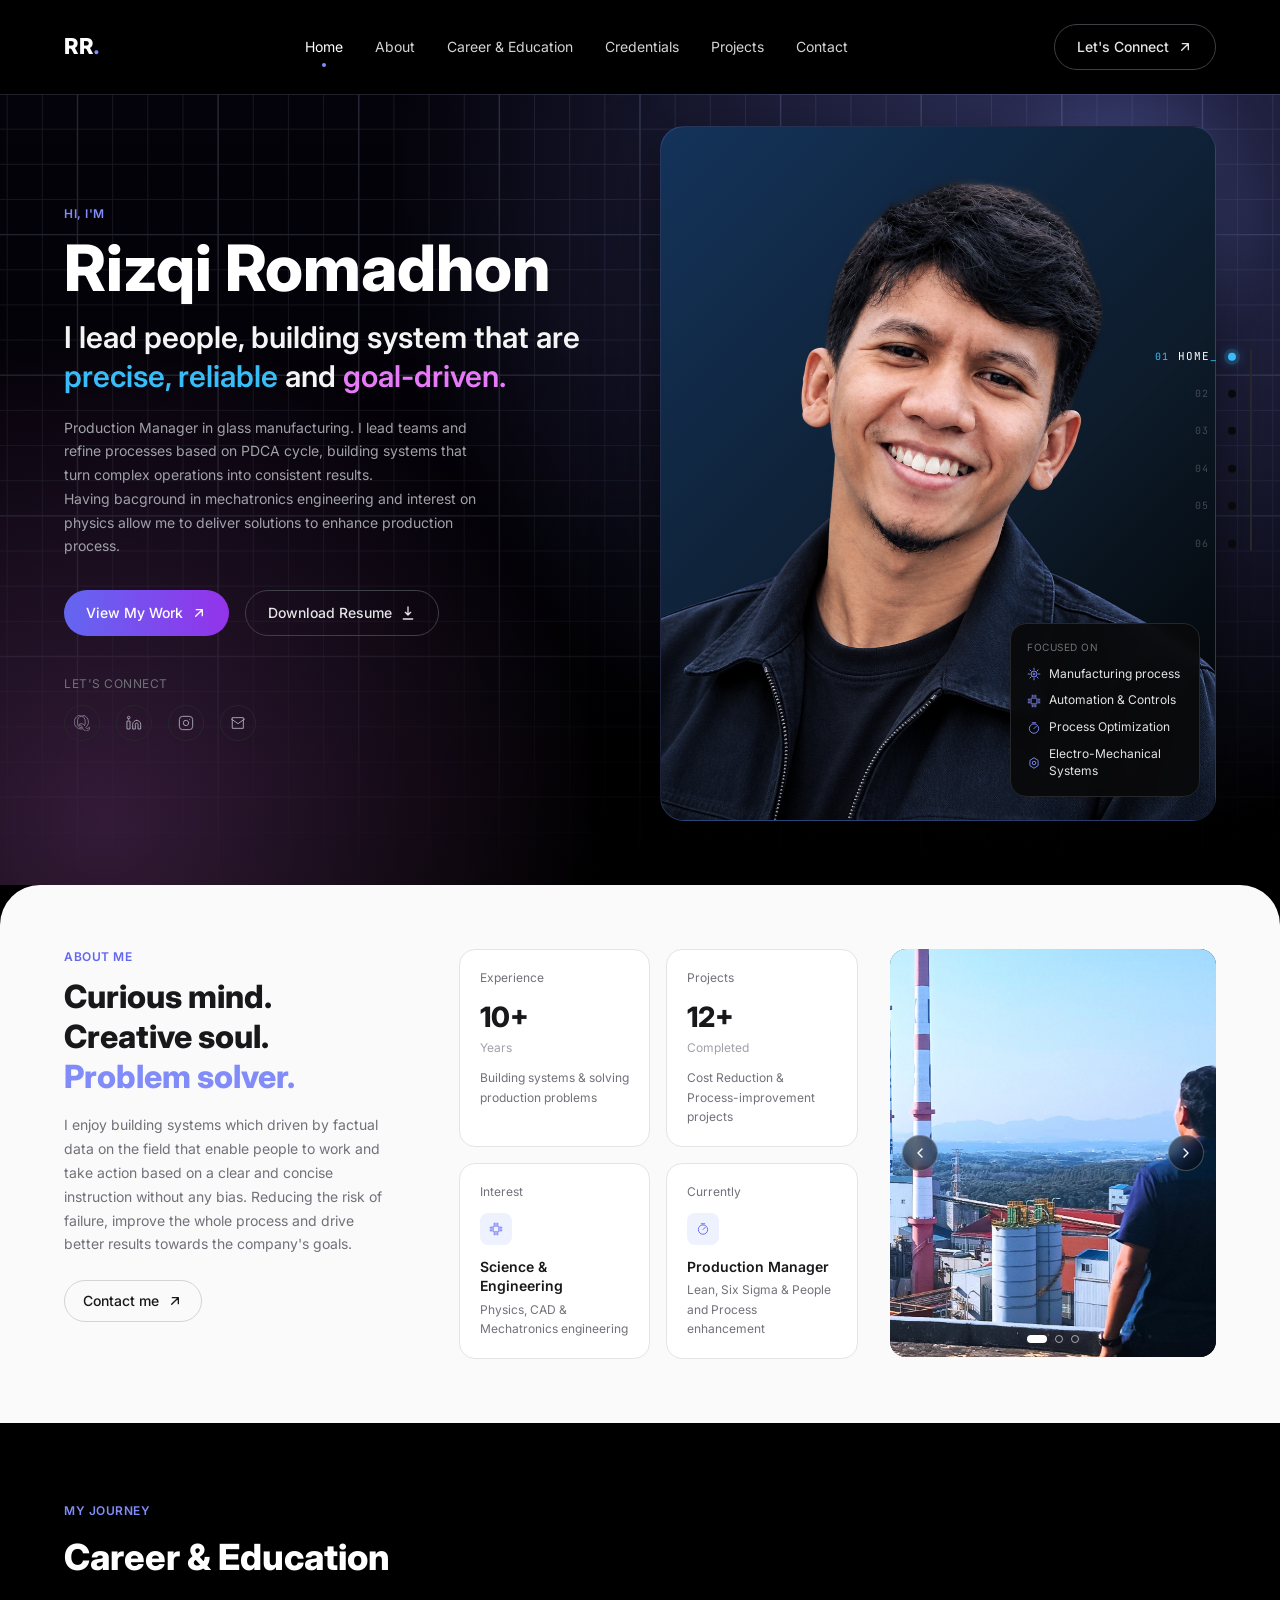
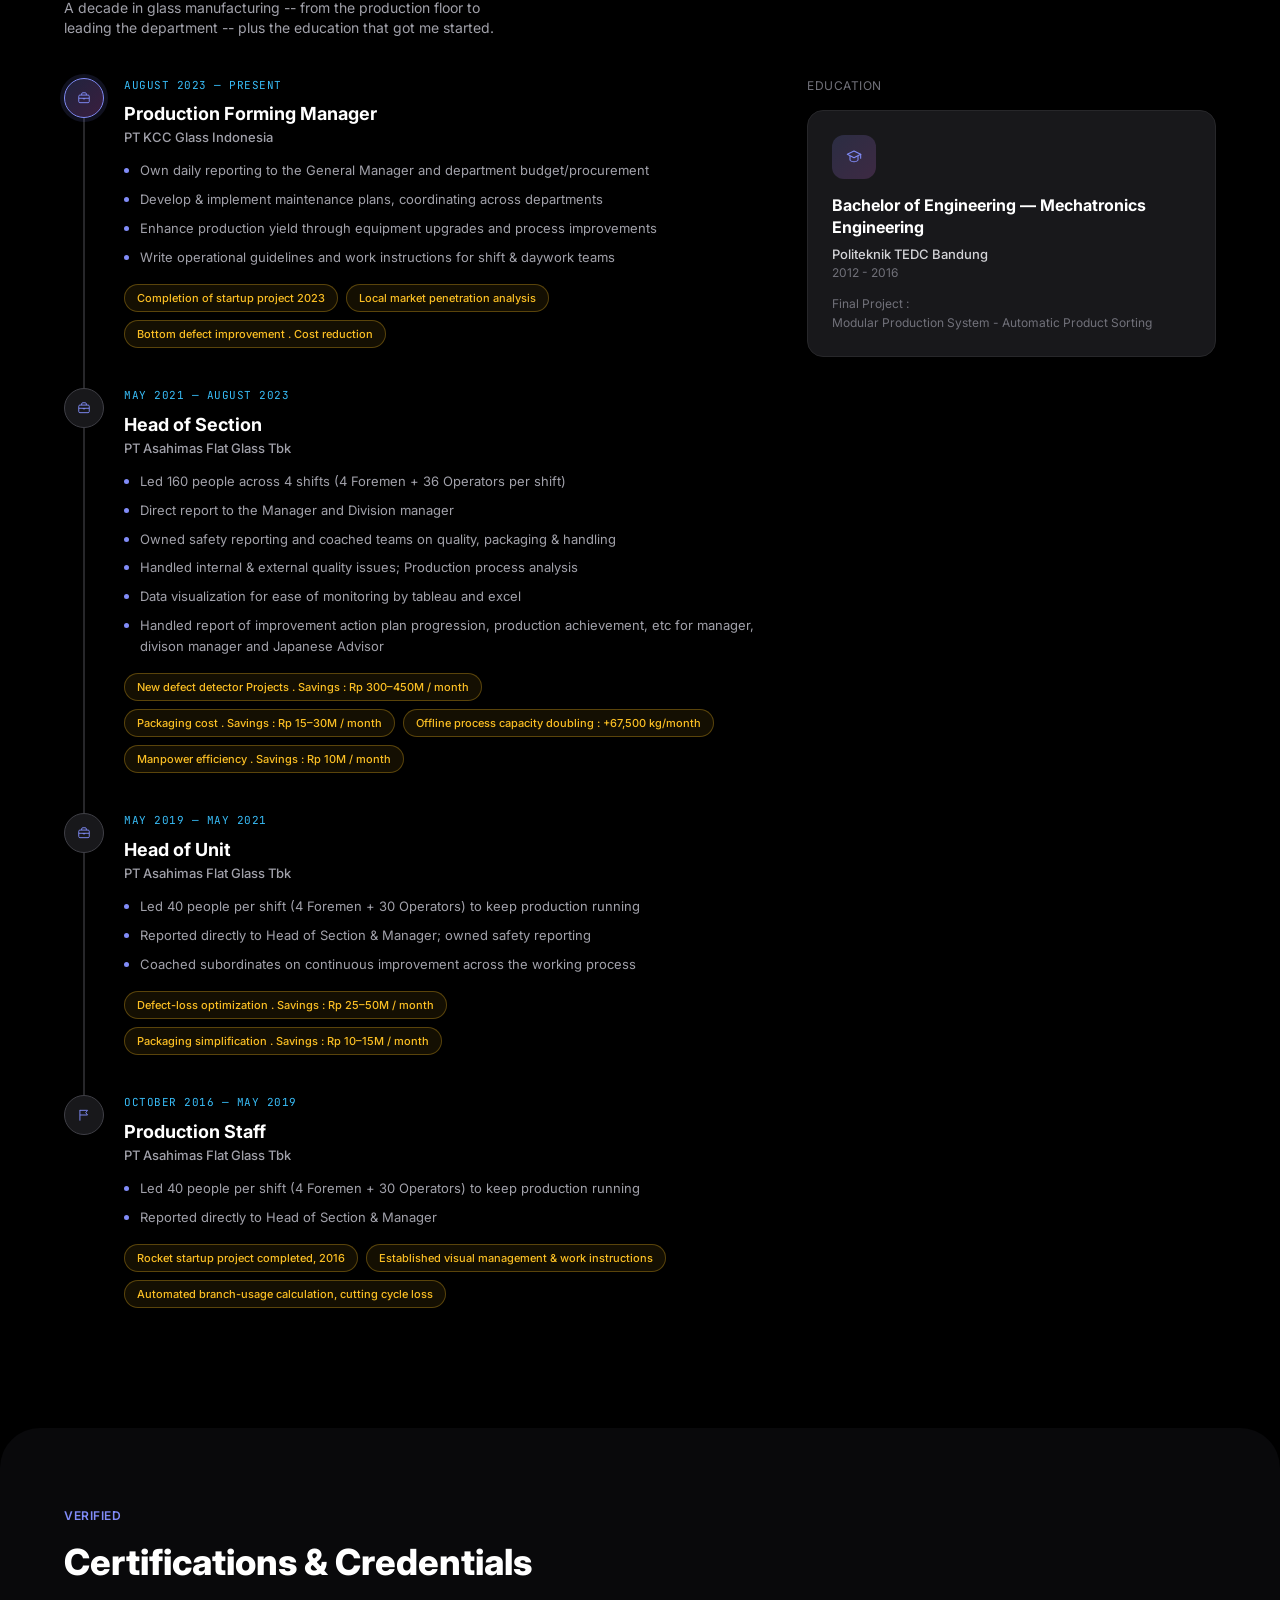
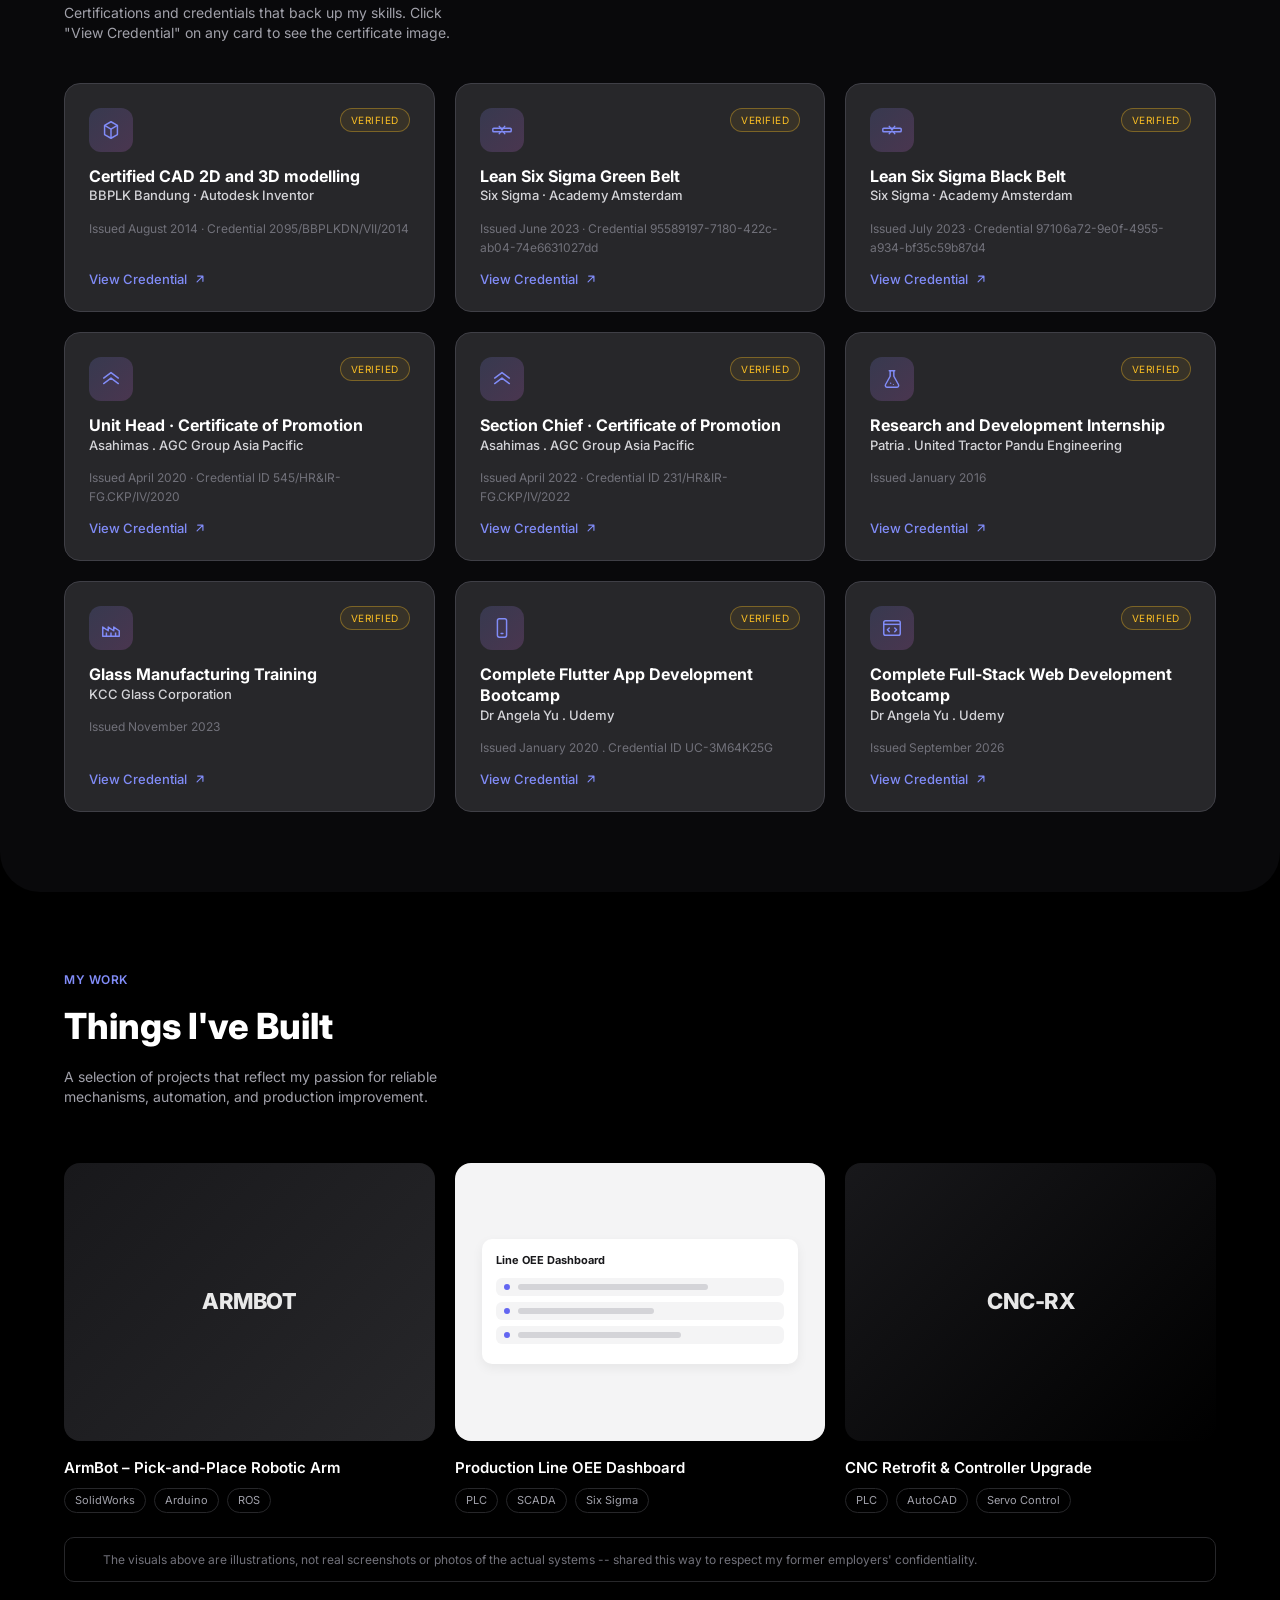
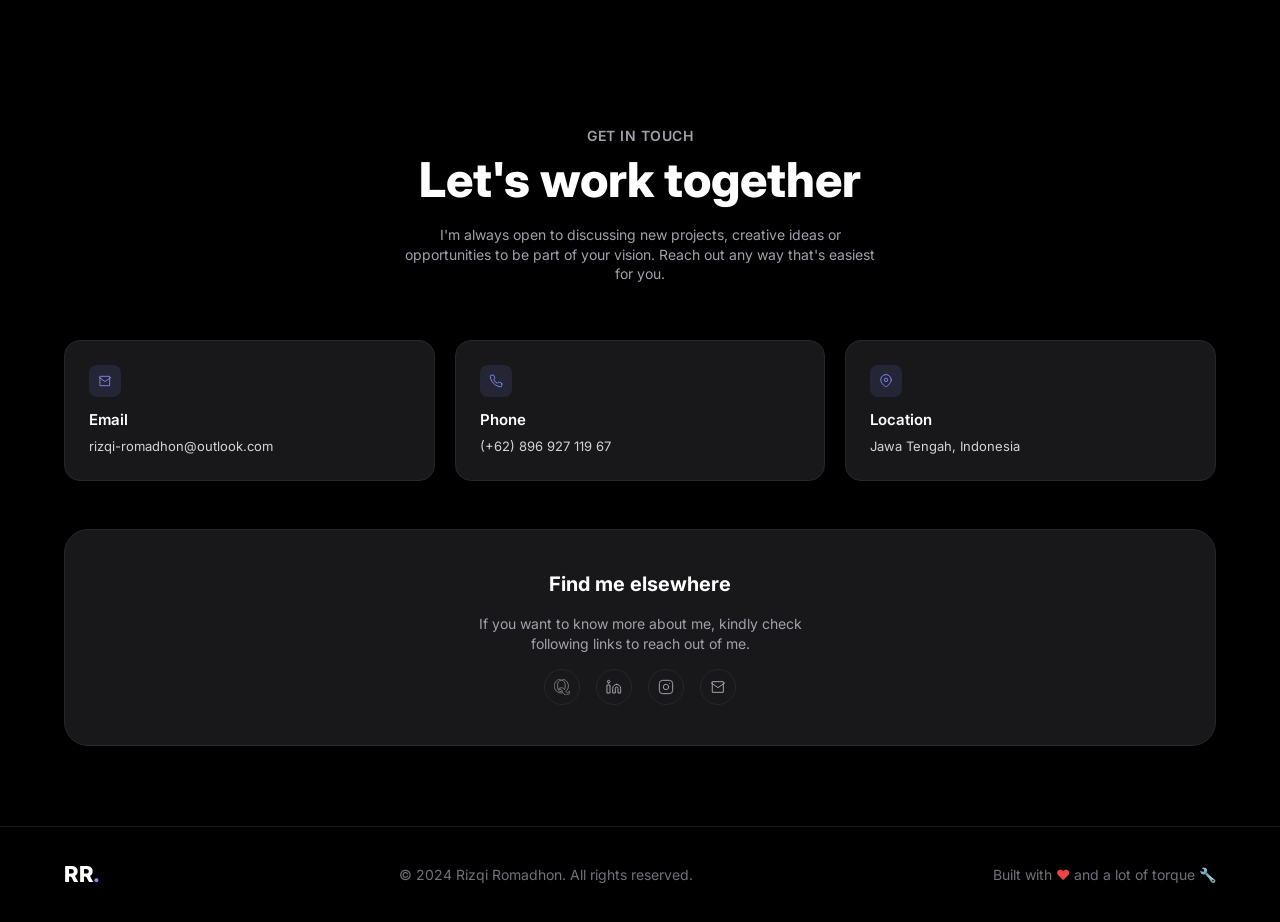
==== index.html @ 8adaa471 "Add RR. logo as SVG favicon Adds icons/favicon.svg matching the navbar "RR." logo (white initials, i" ====
<!--
  One-page portfolio site. Structure (search for these comment
  headers to jump around):
    NAVBAR              - top logo + section links + CTA button
    TECHIE SIDE SCROLL NAV - fixed right-edge HUD, mirrors NAVBAR links
    HERO                - name, tagline, resume/CTA buttons, social icons
    ABOUT               - intro text + stat cards + photo carousel
    CAREER & EDUCATION  - work-history timeline + education cards
    CREDENTIALS         - certification cards (see comment inside for how to add one)
    PROJECTS            - project cards (see comment inside for how to add one)
    CONTACT             - email/phone/location + social links again
    FOOTER              - copyright line
    CREDENTIAL MODAL    - pop-up that shows a certificate image on click

  Styling lives in styles.css (organized with matching section
  comments). script.js drives the side scroll nav, the About photo
  carousel, and the credential pop-up modal.

  Icons and images now live in their own folders instead of being
  repeated inline:
    icons/sprite.svg   - every SVG icon, referenced via <use>
    images/            - background art, the About carousel photos,
                         and certificate images for the credential modal
  See README.md for how to swap in your own photos/certificates.
-->
<!DOCTYPE html>
<html lang="en">
<head>
<meta charset="UTF-8" />
<meta name="viewport" content="width=device-width, initial-scale=1.0" />
<!-- Shows up in the browser tab and search results -- update the name if this isn't your site. -->
<title>Rizqi Romadhon — Portfolio</title>
<!-- Browser tab icon -- mirrors the "RR." navbar logo. Swap icons/favicon.svg for your own mark. -->
<link rel="icon" type="image/svg+xml" href="icons/favicon.svg">
<link rel="preconnect" href="https://fonts.googleapis.com">
<link href="https://fonts.googleapis.com/css2?family=Inter:wght@400;500;600;700;800&family=Caveat:wght@500;600&family=JetBrains+Mono:wght@400;500;600&display=swap" rel="stylesheet">
<link rel="stylesheet" href="styles.css">
</head>
<body>

<!--
  NAVBAR
  Top bar with your initials as a logo, the section links, and a CTA
  button. Each nav-link's href (#home, #about, ...) must match the id="..."
  on the <section> it jumps to further down the page.
-->
<header class="navbar">
  <div class="container navbar-inner">
    <!-- "RR" = initials. Swap for your own initials or a text/image logo. -->
    <a href="#home" class="logo">RR<span class="dot">.</span></a>
    <nav class="nav-links">
      <a class="nav-link" href="#home">Home</a>
      <a class="nav-link" href="#about">About</a>
      <a class="nav-link" href="#career">Career &amp; Education</a>
      <a class="nav-link" href="#credentials">Credentials</a>
      <a class="nav-link" href="#projects">Projects</a>
      <a class="nav-link" href="#contact">Contact</a>
    </nav>
    <a class="btn btn-outline btn-pill" href="#contact">
      Let's Connect
      <svg class="icon"><use href="#icon-arrow-up-right"></use></svg>
    </a>
  </div>
</header>

<!--
  TECHIE SIDE SCROLL NAV
  Fixed HUD on the right edge (desktop only, hidden below 900px -- see
  .scroll-nav media query in styles.css). Purely a visual echo of the
  NAVBAR links above: script.js watches which <section> is on screen
  and toggles the "active" class here and on the top nav-links.
  data-section on each <a> must match the section's id="..." below.
-->
<nav class="scroll-nav" aria-label="Section navigation">
  <ul class="scroll-nav-list">
    <li><a href="#home" class="scroll-nav-item" data-section="home">
      <span class="scroll-nav-num">01</span>
      <span class="scroll-nav-label">home<span class="cursor">_</span></span>
      <span class="scroll-nav-dot"></span>
    </a></li>
    <li><a href="#about" class="scroll-nav-item" data-section="about">
      <span class="scroll-nav-num">02</span>
      <span class="scroll-nav-label">about<span class="cursor">_</span></span>
      <span class="scroll-nav-dot"></span>
    </a></li>
    <li><a href="#career" class="scroll-nav-item" data-section="career">
      <span class="scroll-nav-num">03</span>
      <span class="scroll-nav-label">career<span class="cursor">_</span></span>
      <span class="scroll-nav-dot"></span>
    </a></li>
    <li><a href="#credentials" class="scroll-nav-item" data-section="credentials">
      <span class="scroll-nav-num">04</span>
      <span class="scroll-nav-label">credentials<span class="cursor">_</span></span>
      <span class="scroll-nav-dot"></span>
    </a></li>
    <li><a href="#projects" class="scroll-nav-item" data-section="projects">
      <span class="scroll-nav-num">05</span>
      <span class="scroll-nav-label">projects<span class="cursor">_</span></span>
      <span class="scroll-nav-dot"></span>
    </a></li>
    <li><a href="#contact" class="scroll-nav-item" data-section="contact">
      <span class="scroll-nav-num">06</span>
      <span class="scroll-nav-label">contact<span class="cursor">_</span></span>
      <span class="scroll-nav-dot"></span>
    </a></li>
  </ul>
  <div class="scroll-nav-rail">
    <!-- Height of this bar is set by script.js as you scroll, to show reading progress. -->
    <div class="scroll-nav-progress" id="scrollProgress"></div>
  </div>
</nav>

<!--
  HERO
  First thing visitors see. All the text here (name, tagline, bio) is
  plain content -- just edit it in place, no styling knowledge needed.
  The right-hand photo/glow/focus-card is styled in styles.css under
  "Hero visual".
-->
<section class="hero-section" id="home">
<div class="hero container">
  <div class="hero-text">
    <p class="eyebrow">HI, I'M</p>
    <h1 class="hero-name">Rizqi Romadhon</h1>
    <p class="hero-tagline">
      I lead people, building system that are
      <span class="text-sky">precise, reliable</span> and
      <span class="text-pink">goal-driven.</span>
    </p>
    <p class="hero-desc">
      Production Manager in glass manufacturing. I lead teams
      and refine processes based on PDCA cycle, building systems that turn complex
      operations into consistent results.
      <br>
      Having bacground in mechatronics engineering and interest on physics allow me
      to deliver solutions to enhance production process.
    </p>


    <div class="hero-actions">
      <a class="btn btn-primary btn-pill" href="#projects">
        View My Work
        <svg class="icon"><use href="#icon-arrow-up-right"></use></svg>
      </a>
      <!-- Point this at your real resume file once you add one to the project. -->
      <a class="btn btn-outline btn-pill" href="resume.pdf" download>
        Download Resume
        <svg class="icon"><use href="#icon-download"></use></svg>
      </a>
    </div>

    <p class="connect-label">LET'S CONNECT</p>
    <!--connect to the social media-->
    <div class="social-row">
      <a href="https://id.quora.com/profile/Rizqi-Romadhon" target="_blank" class="social-btn" aria-label="Quora">
        <svg class="icon"><use href="#icon-quora"></use></svg>
      </a>
      <a href="http://www.linkedin.com/in/rizqi-romadhon-4763a81a4" target="_blank" class="social-btn" aria-label="LinkedIn">
        <svg class="icon"><use href="#icon-linkedin"></use></svg>
      </a>
      <a href="https://www.instagram.com/rizqi_ro/" target="_blank" class="social-btn" aria-label="Instagram">
        <svg class="icon"><use href="#icon-instagram"></use></svg>
      </a>
      <a href="mailto:rizqi-romadhon@outlook.com" class="social-btn" aria-label="Email">
        <svg class="icon"><use href="#icon-email"></use></svg>
      </a>
    </div>
  </div>

  <div class="hero-visual">
    <!-- Glowing circle peeking out behind the portrait -- purely decorative, styled in .portrait-glow. -->
    <div class="portrait-glow"></div>
    <div class="portrait">
      <!--
        Real headshot goes here. Drop the file in images/ and
        point src at it -- the layout, glow, and card below all stay put.
      -->
      <img src="images/profile-photo.png" alt="Rizqi Romadhon" class="portrait-photo" onerror="this.style.display='none'" />
    </div>

    <!-- Small floating card listing your focus areas -- edit the text next to each icon; add/remove <li> items as needed. -->
    <div class="focus-card">
      <p class="focus-label">FOCUSED ON</p>
      <ul class="focus-list">
        <li><svg class="icon-sm"><use href="#icon-settings"></use></svg>Manufacturing process</li>
        <li><svg class="icon-sm"><use href="#icon-automation"></use></svg>Automation &amp; Controls</li>
        <li><svg class="icon-sm"><use href="#icon-optimization"></use></svg>Process Optimization</li>
        <li><svg class="icon-sm"><use href="#icon-hexagon"></use></svg>Electro-Mechanical Systems</li>
      </ul>
    </div>
  </div>
</div>
</section>

<!--
  ABOUT
  Intro blurb, 4 stat cards, and a photo carousel -- all in one grid
  (.about-grid). data-theme="light" flips this section to a light
  background -- see script.js, which reads that attribute to keep the
  side nav readable.
-->
<section class="about-section" id="about" data-theme="light">
  <div class="container about-grid">
    <div class="about-intro">
      <p class="eyebrow eyebrow-dark">ABOUT ME</p>
      <h2 class="about-heading">
        Curious mind.<br />
        Creative soul.<br />
        <span class="text-indigo">Problem solver.</span>
      </h2>
      <p class="about-desc">
        I enjoy building systems which driven by factual data on the field that enable people to work and take action based on a clear and concise instruction without any bias.
        Reducing the risk of failure, improve the whole process and drive better results towards the company's goals.
      </p>
      <a class="btn btn-outline-dark btn-pill" href="#contact">
        Contact me
        <svg class="icon"><use href="#icon-arrow-up-right"></use></svg>
      </a>
    </div>

    <!-- 4 stat cards, each just a label + big number + subtitle + description. Edit the text directly. -->
    <div class="stat-grid">
      <div class="stat-card">
        <p class="card-label">Experience</p>
        <p class="stat-value">10+</p>
        <p class="stat-sub">Years</p>
        <p class="card-desc">Building systems &amp; solving production problems</p>
      </div>
      <div class="stat-card">
        <p class="card-label">Projects</p>
        <p class="stat-value">12+</p>
        <p class="stat-sub">Completed</p>
        <p class="card-desc">Cost Reduction &amp;  Process-improvement projects</p>
      </div>
      <div class="stat-card">
        <p class="card-label">Interest</p>
        <div class="card-icon"><svg class="icon-sm"><use href="#icon-automation"></use></svg></div>
        <p class="card-title">Science &amp; Engineering</p>
        <p class="card-desc">Physics, CAD &amp; Mechatronics engineering</p>
      </div>
      <div class="stat-card">
        <p class="card-label">Currently</p>
        <div class="card-icon"><svg class="icon-sm"><use href="#icon-optimization"></use></svg></div>
        <p class="card-title">Production Manager</p>
        <p class="card-desc">Lean, Six Sigma &amp; People and Process enhancement</p>
      </div>
    </div>

    <!--
      PHOTO CAROUSEL
      Slides through the images below -- 3 slots by default. To put your
      own photo in a slot, drop a file at the exact path in that slide's
      <img src="..."> (images/about/slide-1.jpg, etc.). Until a file
      exists there, the image fails to load silently and the dashed
      placeholder (camera icon + hint text) shows through instead, so
      the carousel is fully usable before you add real photos.
      Add a 4th slide by copying a .carousel-slide block and adding a
      matching .carousel-dot button.
    -->
    <div class="about-carousel" id="aboutCarousel">
      <div class="carousel-track" id="aboutCarouselTrack">
        <div class="carousel-slide">
          <img src="images/about/slide-1.jpg" alt="Rizqi on the production floor" class="carousel-photo" onerror="this.style.display='none'" />
          <div class="carousel-placeholder">
            <svg class="icon-lg"><use href="#icon-camera"></use></svg>
            <p>Add a photo<br><span>images/about/slide-1.jpg</span></p>
          </div>
        </div>
        <div class="carousel-slide">
          <img src="images/about/slide-2.png" alt="Rizqi at work" class="carousel-photo" onerror="this.style.display='none'" />
          <div class="carousel-placeholder">
            <svg class="icon-lg"><use href="#icon-camera"></use></svg>
            <p>Add a photo<br><span>images/about/slide-2.jpg</span></p>
          </div>
        </div>
        <div class="carousel-slide">
          <img src="images/about/slide-3.jpg" alt="Rizqi with the team" class="carousel-photo" onerror="this.style.display='none'" />
          <div class="carousel-placeholder">
            <svg class="icon-lg"><use href="#icon-camera"></use></svg>
            <p>Add a photo<br><span>images/about/slide-3.jpg</span></p>
          </div>
        </div>
      </div>

      <button type="button" class="carousel-btn carousel-prev" aria-label="Previous photo">
        <svg class="icon"><use href="#icon-chevron-left"></use></svg>
      </button>
      <button type="button" class="carousel-btn carousel-next" aria-label="Next photo">
        <svg class="icon"><use href="#icon-chevron-right"></use></svg>
      </button>

      <div class="carousel-dots">
        <button type="button" class="carousel-dot active" data-index="0" aria-label="Go to photo 1"></button>
        <button type="button" class="carousel-dot" data-index="1" aria-label="Go to photo 2"></button>
        <button type="button" class="carousel-dot" data-index="2" aria-label="Go to photo 3"></button>
      </div>
    </div>
  </div>
</section>

<!--
  CAREER & EDUCATION
  Left: a vertical timeline of your work history, newest first. Right:
  education. Each timeline item is one .timeline-item -- copy one to add
  a role, or edit the text in place to update yours.
-->
<section class="career-section container" id="career">
  <div class="career-header">
    <div>
      <p class="eyebrow">MY JOURNEY</p>
      <h2 class="career-title">Career &amp; Education</h2>
      <p class="career-desc">
        A decade in glass manufacturing -- from the production floor to
        leading the department -- plus the education that got me started.
      </p>
    </div>
  </div>

  <div class="career-grid">
    <!--
      TIMELINE
      HOW TO ADD A ROLE: copy one <li class="timeline-item">...</li>
      block, update the period/role/company/scope/achievement, and paste
      it at the top (most recent first).
    -->
    <ol class="timeline">
      <li class="timeline-item">
        <div class="timeline-marker">
          <span class="timeline-dot"><svg class="icon-sm"><use href="#icon-briefcase"></use></svg></span>
        </div>
        <div class="timeline-content">
          <p class="timeline-period">AUGUST 2023 — PRESENT</p>
          <h3 class="timeline-role">Production Forming Manager</h3>
          <p class="timeline-company">PT KCC Glass Indonesia</p>
          <ul class="timeline-scope">
            <li>Own daily reporting to the General Manager and department budget/procurement</li>
            <li>Develop &amp; implement maintenance plans, coordinating across departments</li>
            <li>Enhance production yield through equipment upgrades and process improvements</li>
            <li>Write operational guidelines and work instructions for shift &amp; daywork teams</li>
          </ul>
          <div class="timeline-achievements">
            <span class="achievement-chip">Completion of startup project 2023</span>
            <span class="achievement-chip">Local market penetration analysis</span>
            <span class="achievement-chip">Bottom defect improvement . Cost reduction</span>
          </div>
        </div>
      </li>

      <li class="timeline-item">
        <div class="timeline-marker">
          <span class="timeline-dot"><svg class="icon-sm"><use href="#icon-briefcase"></use></svg></span>
        </div>
        <div class="timeline-content">
          <p class="timeline-period">MAY 2021 — AUGUST 2023</p>
          <h3 class="timeline-role">Head of Section</h3>
          <p class="timeline-company">PT Asahimas Flat Glass Tbk</p>
          <ul class="timeline-scope">
            <li>Led 160 people across 4 shifts (4 Foremen + 36 Operators per shift)</li>
            <li>Direct report to the Manager and Division manager</li>
            <li>Owned safety reporting and coached teams on quality, packaging &amp; handling</li>
            <li>Handled internal &amp; external quality issues; Production process analysis</li>
            <li>Data visualization for ease of monitoring by tableau and excel</li>
            <li>Handled report of improvement action plan progression, production achievement, etc for manager, divison manager and Japanese Advisor</li>
          </ul>
          <div class="timeline-achievements">
            <span class="achievement-chip">New defect detector Projects . Savings : Rp 300–450M / month</span>
            <span class="achievement-chip">Packaging cost . Savings : Rp 15–30M / month</span>
            <span class="achievement-chip">Offline process capacity doubling : +67,500 kg/month</span>
            <span class="achievement-chip">Manpower efficiency . Savings : Rp 10M / month</span>
          </div>
        </div>
      </li>

      <li class="timeline-item">
        <div class="timeline-marker">
          <span class="timeline-dot"><svg class="icon-sm"><use href="#icon-briefcase"></use></svg></span>
        </div>
        <div class="timeline-content">
          <p class="timeline-period">MAY 2019 — MAY 2021</p>
          <h3 class="timeline-role">Head of Unit</h3>
          <p class="timeline-company">PT Asahimas Flat Glass Tbk</p>
          <ul class="timeline-scope">
            <li>Led 40 people per shift (4 Foremen + 30 Operators) to keep production running</li>
            <li>Reported directly to Head of Section &amp; Manager; owned safety reporting</li>
            <li>Coached subordinates on continuous improvement across the working process</li>
          </ul>
          <div class="timeline-achievements">
            <span class="achievement-chip">Defect-loss optimization . Savings : Rp 25–50M / month</span>
            <span class="achievement-chip">Packaging simplification . Savings : Rp 10–15M / month</span>
          </div>
        </div>
      </li>

      <li class="timeline-item">
        <div class="timeline-marker">
          <span class="timeline-dot"><svg class="icon-sm"><use href="#icon-flag"></use></svg></span>
        </div>
        <div class="timeline-content">
          <p class="timeline-period">OCTOBER 2016 — MAY 2019</p>
          <h3 class="timeline-role">Production Staff</h3>
          <p class="timeline-company">PT Asahimas Flat Glass Tbk</p>
          <ul class="timeline-scope">
            <li>Led 40 people per shift (4 Foremen + 30 Operators) to keep production running</li>
            <li>Reported directly to Head of Section &amp; Manager</li>
          </ul>
          <div class="timeline-achievements">
            <span class="achievement-chip">Rocket startup project completed, 2016</span>
            <span class="achievement-chip">Established visual management &amp; work instructions</span>
            <span class="achievement-chip">Automated branch-usage calculation, cutting cycle loss</span>
          </div>
        </div>
      </li>
    </ol>

    <!--
      EDUCATION
      Placeholder entry below -- swap in your school, degree, years and
      any honors/activities. Copy the .education-card block to add more
      (a second degree, a bootcamp, etc.).
    -->
    <div class="education-list">
      <p class="education-label">EDUCATION</p>
      <div class="education-card">
        <div class="education-icon"><svg class="icon"><use href="#icon-graduation"></use></svg></div>
        <h3 class="education-degree">Bachelor of Engineering — Mechatronics Engineering</h3>
        <p class="education-school">Politeknik TEDC Bandung</p>
        <p class="education-years">2012 - 2016</p>
        <p class="card-desc">
          Final Project :
          <br/>
          Modular Production System - Automatic Product Sorting
        </p>
      </div>
    </div>
  </div>
</section>

<!--
  CREDENTIALS / CERTIFICATIONS
  Alternates the page's black/white rhythm with a dark charcoal band
  instead -- it sits between two pure-black sections (Career above,
  Projects below), so it rounds off on all four corners like a raised
  panel rather than just the top like About does.
-->
<section class="credentials-section" id="credentials">
<div class="container">
  <div class="credentials-header">
    <div>
      <p class="eyebrow">VERIFIED</p>
      <h2 class="credentials-title">Certifications &amp; Credentials</h2>
      <p class="credentials-desc">
        Certifications and credentials that back up my skills. Click
        "View Credential" on any card to see the certificate image.
      </p>
    </div>
  </div>

  <!--
    HOW TO ADD YOUR OWN CERTIFICATION
    ----------------------------------
    1. Copy one <article class="credential-card">...</article> block below.
    2. Replace the title, issuer, date, and credential ID text.
    3. Set data-cert-image on the "View Credential" button to a path
       under images/credentials/ -- drop your scanned certificate file
       at that exact path and it'll show up in the pop-up automatically.
       Until the file exists, a placeholder graphic shows instead.
    4. Paste the new block anywhere inside .credentials-grid.
  -->
  <div class="credentials-grid">

    <article class="credential-card">
      <div class="credential-top">
        <div class="credential-icon">
          <svg class="icon"><use href="#icon-cad"></use></svg>
        </div>
        <span class="credential-badge">VERIFIED</span>
      </div>
      <div>
        <h3 class="credential-title">Certified CAD 2D and 3D modelling</h3>
        <p class="credential-issuer">BBPLK Bandung · Autodesk Inventor</p>
      </div>
      <p class="credential-meta">Issued August 2014 · Credential 2095/BBPLKDN/VII/2014</p>
      <button type="button" class="credential-link" data-cert-image="images/credentials/cad-2d-3d-modelling.jpg" data-cert-title="Certified CAD 2D and 3D modelling">
        View Credential
        <svg class="icon-sm"><use href="#icon-arrow-up-right"></use></svg>
      </button>
    </article>

    <article class="credential-card">
      <div class="credential-top">
        <div class="credential-icon">
          <svg class="icon"><use href="#icon-belt"></use></svg>
        </div>
        <span class="credential-badge">VERIFIED</span>
      </div>
      <div>
        <h3 class="credential-title">Lean Six Sigma Green Belt</h3>
        <p class="credential-issuer">Six Sigma · Academy Amsterdam</p>
      </div>
      <p class="credential-meta">Issued June 2023 · Credential 95589197-7180-422c-ab04-74e6631027dd</p>
      <button type="button" class="credential-link" data-cert-image="images/credentials/lean-six-sigma-green-belt.png" data-cert-title="Lean Six Sigma Green Belt">
        View Credential
        <svg class="icon-sm"><use href="#icon-arrow-up-right"></use></svg>
      </button>
    </article>

    <article class="credential-card">
      <div class="credential-top">
        <div class="credential-icon">
          <svg class="icon"><use href="#icon-belt"></use></svg>
        </div>
        <span class="credential-badge">VERIFIED</span>
      </div>
      <div>
        <h3 class="credential-title">Lean Six Sigma Black Belt</h3>
        <p class="credential-issuer">Six Sigma · Academy Amsterdam</p>
      </div>
      <p class="credential-meta">Issued July 2023 · Credential 97106a72-9e0f-4955-a934-bf35c59b87d4</p>
      <button type="button" class="credential-link" data-cert-image="images/credentials/lean-six-sigma-black-belt.png" data-cert-title="Lean Six Sigma Black Belt">
        View Credential
        <svg class="icon-sm"><use href="#icon-arrow-up-right"></use></svg>
      </button>
    </article>

    <article class="credential-card">
      <div class="credential-top">
        <div class="credential-icon">
          <svg class="icon"><use href="#icon-promotion"></use></svg>
        </div>
        <span class="credential-badge">VERIFIED</span>
      </div>
      <div>
        <h3 class="credential-title">Unit Head · Certificate of Promotion</h3>
        <p class="credential-issuer">Asahimas . AGC Group Asia Pacific</p>
      </div>
      <p class="credential-meta">Issued April 2020 · Credential ID 545/HR&amp;IR-FG.CKP/IV/2020</p>
      <button type="button" class="credential-link" data-cert-image="images/credentials/unit-head-promotion.jpg" data-cert-title="Unit Head · Certificate of Promotion">
        View Credential
        <svg class="icon-sm"><use href="#icon-arrow-up-right"></use></svg>
      </button>
    </article>

    <article class="credential-card">
      <div class="credential-top">
        <div class="credential-icon">
          <svg class="icon"><use href="#icon-promotion"></use></svg>
        </div>
        <span class="credential-badge">VERIFIED</span>
      </div>
      <div>
        <h3 class="credential-title">Section Chief · Certificate of Promotion</h3>
        <p class="credential-issuer">Asahimas . AGC Group Asia Pacific</p>
      </div>
      <p class="credential-meta">Issued April 2022 · Credential ID 231/HR&amp;IR-FG.CKP/IV/2022</p>
      <button type="button" class="credential-link" data-cert-image="images/credentials/section-chief-promotion.jpg" data-cert-title="Section Chief · Certificate of Promotion">
        View Credential
        <svg class="icon-sm"><use href="#icon-arrow-up-right"></use></svg>
      </button>
    </article>

    <article class="credential-card">
      <div class="credential-top">
        <div class="credential-icon">
          <svg class="icon"><use href="#icon-flask"></use></svg>
        </div>
        <span class="credential-badge">VERIFIED</span>
      </div>
      <div>
        <h3 class="credential-title">Research and Development Internship  </h3>
        <p class="credential-issuer">Patria . United Tractor Pandu Engineering</p>
      </div>
      <p class="credential-meta">Issued January 2016</p>
      <button type="button" class="credential-link" data-cert-image="images/credentials/rnd-internship.jpg" data-cert-title="Research and Development Internship">
        View Credential
        <svg class="icon-sm"><use href="#icon-arrow-up-right"></use></svg>
      </button>
    </article>

    <article class="credential-card">
      <div class="credential-top">
        <div class="credential-icon">
          <svg class="icon"><use href="#icon-factory"></use></svg>
        </div>
        <span class="credential-badge">VERIFIED</span>
      </div>
      <div>
        <h3 class="credential-title">Glass Manufacturing Training</h3>
        <p class="credential-issuer">KCC Glass Corporation</p>
      </div>
      <p class="credential-meta">Issued November 2023</p>
      <button type="button" class="credential-link" data-cert-image="images/credentials/glass-manufacturing-training.jpg" data-cert-title="Glass Manufacturing Training">
        View Credential
        <svg class="icon-sm"><use href="#icon-arrow-up-right"></use></svg>
      </button>
    </article>

    <article class="credential-card">
      <div class="credential-top">
        <div class="credential-icon">
          <svg class="icon"><use href="#icon-mobile"></use></svg>
        </div>
        <span class="credential-badge">VERIFIED</span>
      </div>
      <div>
        <h3 class="credential-title">Complete Flutter App Development Bootcamp</h3>
        <p class="credential-issuer">Dr Angela Yu . Udemy</p>
      </div>
      <p class="credential-meta">Issued January 2020 . Credential ID UC-3M64K25G</p>
      <button type="button" class="credential-link" data-cert-image="images/credentials/flutter-bootcamp.png" data-cert-title="Complete Flutter App Development Bootcamp">
        View Credential
        <svg class="icon-sm"><use href="#icon-arrow-up-right"></use></svg>
      </button>
    </article>

    <article class="credential-card">
      <div class="credential-top">
        <div class="credential-icon">
          <svg class="icon"><use href="#icon-code"></use></svg>
        </div>
        <span class="credential-badge">VERIFIED</span>
      </div>
      <div>
        <h3 class="credential-title">Complete Full-Stack Web Development Bootcamp</h3>
        <p class="credential-issuer">Dr Angela Yu . Udemy</p>
      </div>
      <p class="credential-meta">Issued September 2026</p>
      <button type="button" class="credential-link" data-cert-image="images/credentials/fullstack-bootcamp.jpg" data-cert-title="Complete Full-Stack Web Development Bootcamp">
        View Credential
        <svg class="icon-sm"><use href="#icon-arrow-up-right"></use></svg>
      </button>
    </article>

  </div>
</div>
</section>

<!--
  PROJECTS
  How to add/edit a project:
  1. Copy one <article class="project-card">...</article> block below.
  2. .project-thumb is the colored/light box at the top -- either plain
     text via .project-kicker, or a small fake app preview via
     .mock-app (see the "Line OEE Dashboard" card for that pattern).
     Swap in a real screenshot/image if you have one instead.
  3. Update .project-name and the .tag (tech stack) pills in .tag-row.
-->
<section class="projects-section container" id="projects">
  <div class="projects-header">
    <div>
      <p class="eyebrow">MY WORK</p>
      <h2 class="projects-title">Things I've Built</h2>
      <p class="projects-desc">
        A selection of projects that reflect my passion for reliable
        mechanisms, automation, and production improvement.
      </p>
    </div>
  </div>

  <div class="project-grid">
    <article class="project-card">
      <div class="project-thumb dark">
        <p class="project-kicker">ARMBOT</p>
      </div>
      <h3 class="project-name">ArmBot – Pick-and-Place Robotic Arm</h3>
      <div class="tag-row">
        <span class="tag">SolidWorks</span>
        <span class="tag">Arduino</span>
        <span class="tag">ROS</span>
      </div>
    </article>

    <article class="project-card">
      <div class="project-thumb light">
        <div class="mock-app">
          <p class="mock-title">Line OEE Dashboard</p>
          <div class="mock-row"><span class="dot-indigo"></span><span class="mock-bar" style="width:70%"></span></div>
          <div class="mock-row"><span class="dot-indigo"></span><span class="mock-bar" style="width:50%"></span></div>
          <div class="mock-row"><span class="dot-indigo"></span><span class="mock-bar" style="width:60%"></span></div>
        </div>
      </div>
      <h3 class="project-name">Production Line OEE Dashboard</h3>
      <div class="tag-row">
        <span class="tag">PLC</span>
        <span class="tag">SCADA</span>
        <span class="tag">Six Sigma</span>
      </div>
    </article>

    <article class="project-card">
      <div class="project-thumb darker">
        <p class="project-kicker">CNC-RX</p>
      </div>
      <h3 class="project-name">CNC Retrofit &amp; Controller Upgrade</h3>
      <div class="tag-row">
        <span class="tag">PLC</span>
        <span class="tag">AutoCAD</span>
        <span class="tag">Servo Control</span>
      </div>
    </article>
  </div>

  <!--
    Legal note: the boxes above are stylized placeholders, not real
    screenshots/photos of actual employer systems (avoids any
    confidentiality issue with a previous employer). Keep this note
    if you're in the same situation; delete it if you swap in real
    project photos/screenshots instead.
  -->
  <p class="projects-disclaimer">
    <svg class="icon-sm"><use href="#icon-info"></use></svg>
    The visuals above are illustrations, not real screenshots or photos of the actual systems -- shared this way to respect my former employers' confidentiality.
  </p>
</section>

<!-- CONTACT -->
<section class="contact-wrap" id="contact">
  <div class="page-header container">
    <p class="eyebrow">GET IN TOUCH</p>
    <h2>Let's work together</h2>
    <p>
      I'm always open to discussing new projects, creative ideas or
      opportunities to be part of your vision. Reach out any way that's
      easiest for you.
    </p>
  </div>

  <div class="contact-section container">
    <!--
      Replace the placeholder email/phone/location below with your real
      details. The mailto: and tel: links make them clickable.
    -->
    <div class="contact-grid">
      <div class="contact-card">
        <div class="card-icon">
          <svg class="icon-sm"><use href="#icon-email"></use></svg>
        </div>
        <p class="card-title">Email</p>
        <a href="mailto:you@example.com">rizqi-romadhon@outlook.com</a>
      </div>
      <div class="contact-card">
        <div class="card-icon">
          <svg class="icon-sm"><use href="#icon-phone"></use></svg>
        </div>
        <p class="card-title">Phone</p>
        <a href="tel:+10000000000">(+62) 896 927 119 67</a>
      </div>
      <div class="contact-card">
        <div class="card-icon">
          <svg class="icon-sm"><use href="#icon-location"></use></svg>
        </div>
        <p class="card-title">Location</p>
        <a href="#">Jawa Tengah, Indonesia</a>
      </div>
    </div>

    <div class="contact-socials">
      <h3>Find me elsewhere</h3>
      <p>
        If you want to know more about me, kindly check following links to reach out of me.
      </p>
      <!-- Same social row/links as the HERO section -- update both when you add your real profile URLs. -->
      <div class="social-row">
        <a href="https://id.quora.com/profile/Rizqi-Romadhon" target="_blank" class="social-btn" aria-label="Quora">
          <svg class="icon"><use href="#icon-quora"></use></svg>
        </a>
        <a href="#" class="social-btn" aria-label="LinkedIn">
          <svg class="icon"><use href="#icon-linkedin"></use></svg>
        </a>
        <a href="#" class="social-btn" aria-label="Instagram">
          <svg class="icon"><use href="#icon-instagram"></use></svg>
        </a>
        <a href="mailto:you@example.com" class="social-btn" aria-label="Email">
          <svg class="icon"><use href="#icon-email"></use></svg>
        </a>
      </div>
    </div>
  </div>
</section>

<!-- FOOTER -- update the year/name in the copyright line as needed. -->
<footer class="footer">
  <div class="container footer-inner">
    <div class="logo">RR<span class="dot">.</span></div>
    <p>© 2024 Rizqi Romadhon. All rights reserved.</p>
    <p>Built with <span class="heart">♥</span> and a lot of torque 🔧</p>
  </div>
</footer>

<!--
  CREDENTIAL MODAL
  Hidden by default (the `hidden` attribute). Clicking any "View
  Credential" button in the CREDENTIALS section opens this instead of
  navigating away -- script.js reads that button's data-cert-image /
  data-cert-title and fills this in. If the image file doesn't exist yet
  at that path, the dashed placeholder shows instead so the pop-up is
  never blank.
-->
<div class="cert-modal" id="certModal" hidden>
  <div class="cert-modal-backdrop" data-close-modal></div>
  <div class="cert-modal-dialog" role="dialog" aria-modal="true" aria-labelledby="certModalTitle">
    <button type="button" class="cert-modal-close" data-close-modal aria-label="Close">
      <svg class="icon"><use href="#icon-close"></use></svg>
    </button>
    <div class="cert-modal-image-wrap">
      <img src="" alt="" class="cert-modal-image" id="certModalImage" />
      <div class="cert-modal-placeholder" id="certModalPlaceholder">
        <svg class="icon-lg"><use href="#icon-certificate"></use></svg>
        <p>Certificate image not added yet<br><span id="certModalHint"></span></p>
      </div>
    </div>
    <p class="cert-modal-title" id="certModalTitle"></p>
  </div>
</div>

<!-- Powers the side scroll-nav highlighting, the About carousel, and the credential modal. -->
<script src="script.js"></script>
</body>
</html>
---- styles.css ----
/*
  Color palette used across the whole site. Change a value here and it
  updates everywhere that variable is referenced (var(--indigo), etc.)
  -- no need to hunt down individual hex codes.
*/
:root {
  --bg: #000000;
  --indigo: #6366f1;
  --indigo-light: #818cf8;
  --sky: #38bdf8;
  --pink: #e879f9;
  --gold: #fbbf24;
  --zinc-200: #e4e4e7;
  --zinc-300: #d4d4d8;
  --zinc-400: #a1a1aa;
  --zinc-500: #71717a;
  --zinc-700: #3f3f46;
  --zinc-800: #27272a;
  --zinc-900: #18181b;
  --zinc-950: #09090b;
}

* {
  box-sizing: border-box;
  margin: 0;
  padding: 0;
}

html {
  scroll-behavior: smooth;
}

body {
  background: var(--bg);
  color: #fff;
  font-family: "Inter", system-ui, sans-serif;
  line-height: 1.4;
}

.container {
  max-width: 1200px;
  margin: 0 auto;
  padding: 0 24px;
}

.icon {
  width: 16px;
  height: 16px;
}

.icon-sm {
  width: 14px;
  height: 14px;
  flex-shrink: 0;
}

.icon-lg {
  width: 32px;
  height: 32px;
  flex-shrink: 0;
}

/* ===================== BUTTONS ===================== */
/* Base .btn style, then .btn-pill/.btn-primary/.btn-outline/etc. mix in shape + color variants. */
.btn {
  display: inline-flex;
  align-items: center;
  gap: 8px;
  font-size: 14px;
  font-weight: 500;
  cursor: pointer;
  border: none;
  font-family: inherit;
  text-decoration: none;
  transition: all 0.2s ease;
}

.btn-pill {
  padding: 12px 22px;
  border-radius: 999px;
}

.btn-primary {
  background: linear-gradient(90deg, #6366f1, #9333ea);
  color: #fff;
}
.btn-primary:hover {
  opacity: 0.9;
}

.btn-outline {
  background: transparent;
  color: var(--zinc-200);
  border: 1px solid var(--zinc-700);
}
.btn-outline:hover {
  background: var(--zinc-900);
}

.btn-outline-dark {
  background: transparent;
  color: #18181b;
  border: 1px solid #d4d4d8;
  padding: 10px 18px;
}
.btn-outline-dark:hover {
  background: #f4f4f5;
}

.btn-dark {
  background: #000;
  color: #fff;
}
.btn-dark:hover {
  background: #111;
}

/* ===================== NAVBAR ===================== */
.navbar {
  padding: 24px 0;
}

.navbar-inner {
  display: flex;
  align-items: center;
  justify-content: space-between;
}

.logo {
  font-size: 22px;
  font-weight: 800;
  letter-spacing: -0.5px;
  text-decoration: none;
  color: #fff;
}
.dot {
  color: var(--indigo-light);
}

.nav-links {
  display: flex;
  gap: 32px;
}

.nav-link {
  background: none;
  border: none;
  color: var(--zinc-300);
  font-family: inherit;
  font-size: 14px;
  text-decoration: none;
  cursor: pointer;
  padding: 6px 0;
  position: relative;
}
.nav-link:hover {
  color: #fff;
}
.nav-link.active {
  color: #fff;
}
.nav-link.active::after {
  content: "";
  position: absolute;
  bottom: -4px;
  left: 50%;
  transform: translateX(-50%);
  width: 4px;
  height: 4px;
  border-radius: 50%;
  background: var(--indigo-light);
}

@media (max-width: 800px) {
  .nav-links { display: none; }
}

/* ===================== HERO ===================== */
.hero-section {
  position: relative;
  overflow: hidden;
}

/* Blueprint-grid texture behind the whole intro, tinted to near-
   invisibility so it reads as background grain, not a competing visual.
   Swap hero-bg.svg for any image (a real photo works too) without
   touching anything else. The ::after glow uses the same indigo/pink
   the rest of the site already leans on (--indigo, --pink, the
   .btn-primary gradient, .portrait-glow) so the texture reads as part
   of the palette instead of plain grey noise. */
.hero-section::before {
  content: "";
  position: absolute;
  inset: 0;
  background: url("images/hero-bg.svg") center/cover no-repeat;
  opacity: 0.34;
  z-index: 0;
}

.hero-section::after {
  content: "";
  position: absolute;
  inset: 0;
  background:
    radial-gradient(1100px circle at 82% 12%, rgba(129,140,248,0.35), transparent 60%),
    radial-gradient(900px circle at 8% 92%, rgba(232,121,249,0.22), transparent 55%),
    linear-gradient(180deg, rgba(0,0,0,0.35) 0%, rgba(0,0,0,0.6) 55%, #000 100%);
  z-index: 0;
}

.hero {
  position: relative;
  z-index: 1;
  display: grid;
  grid-template-columns: 1fr 1fr;
  gap: 40px;
  align-items: center;
  padding: 32px 24px 64px;
}

@media (max-width: 900px) {
  .hero { grid-template-columns: 1fr; }
}

.eyebrow {
  color: var(--indigo-light);
  font-size: 12px;
  font-weight: 600;
  letter-spacing: 0.5px;
  margin-bottom: 12px;
}

.hero-name {
  font-size: clamp(42px, 6vw, 64px);
  font-weight: 800;
  line-height: 1.05;
  margin-bottom: 16px;
}

.hero-tagline {
  font-size: clamp(22px, 3vw, 30px);
  font-weight: 600;
  color: #f4f4f5;
  line-height: 1.3;
  margin-bottom: 20px;
}

.text-sky { color: var(--sky); }
.text-pink { color: var(--pink); }
.text-indigo { color: var(--indigo-light); }
.text-gold { color: var(--gold); }

.hero-desc {
  color: var(--zinc-400);
  font-size: 14px;
  line-height: 1.7;
  max-width: 420px;
  margin-bottom: 32px;
}

.hero-actions {
  display: flex;
  flex-wrap: wrap;
  gap: 16px;
  margin-bottom: 40px;
}

.connect-label {
  font-size: 12px;
  letter-spacing: 0.5px;
  color: var(--zinc-500);
  margin-bottom: 12px;
}

.social-row {
  display: flex;
  gap: 16px;
}

.social-btn {
  height: 36px;
  width: 36px;
  border-radius: 50%;
  border: 1px solid var(--zinc-800);
  display: flex;
  align-items: center;
  justify-content: center;
  color: var(--zinc-400);
  text-decoration: none;
  transition: all 0.2s ease;
}
.social-btn:hover {
  border-color: var(--zinc-500);
  color: #fff;
}

/* Hero visual -- the photo card, glow, and floating "focus" card on the right side of the hero. */
.hero-visual {
  position: relative;
}

.portrait {
  position: relative;
  z-index: 1;
  aspect-ratio: 4 / 5;
  border-radius: 24px;
  overflow: hidden;
  background: linear-gradient(135deg, #14335a, #0d1b2a 60%, #000);
  border: 1px solid rgba(129, 140, 248, 0.22);
  box-shadow: 0 24px 60px rgba(0, 0, 0, 0.55);
  display: flex;
  align-items: center;
  justify-content: center;
}

/* Sits behind the portrait box and peeks past its top-right corner --
   a halo effect that works with any photo, not just a cutout. */
.portrait-glow {
  position: absolute;
  top: -50px;
  right: -50px;
  width: 280px;
  height: 280px;
  border-radius: 50%;
  background: radial-gradient(circle, rgba(56,189,248,0.55), rgba(129,140,248,0.28), transparent 70%);
  filter: blur(30px);
  z-index: 0;
}

.portrait-photo {
  position: absolute;
  inset: 0;
  z-index: 1;
  width: 100%;
  height: 100%;
  object-fit: cover;
}

.focus-card {
  position: absolute;
  bottom: 24px;
  right: 16px;
  z-index: 2;
  width: 190px;
  background: rgba(9, 9, 11, 0.9);
  backdrop-filter: blur(6px);
  border: 1px solid var(--zinc-800);
  border-radius: 16px;
  padding: 16px;
}

.focus-label {
  font-size: 10px;
  letter-spacing: 0.5px;
  color: var(--zinc-500);
  margin-bottom: 12px;
}

.focus-list {
  list-style: none;
  display: flex;
  flex-direction: column;
  gap: 10px;
}

.focus-list li {
  display: flex;
  align-items: center;
  gap: 8px;
  font-size: 12px;
  color: var(--zinc-200);
}
.focus-list .icon-sm {
  color: var(--indigo-light);
}

.handwritten {
  display: none;
  position: absolute;
  bottom: -8px;
  left: 0;
  font-family: "Caveat", cursive;
  font-size: 20px;
  color: var(--zinc-500);
  font-style: italic;
}

@media (min-width: 900px) {
  .handwritten { display: block; }
}

/* ===== Page header (used above the Contact section) ===== */
.page-header {
  padding: 64px 24px 8px;
  text-align: center;
}
.page-header .eyebrow {
  justify-content: center;
  display: flex;
}
.page-header h1,
.page-header h2 {
  font-size: clamp(32px, 5vw, 48px);
  font-weight: 800;
  margin-bottom: 12px;
}
.page-header p {
  color: var(--zinc-400);
  font-size: 14px;
  max-width: 480px;
  margin: 0 auto;
}

/* ===================== ABOUT ===================== */
.about-section {
  background: #fafafa;
  color: #18181b;
  border-radius: 40px 40px 0 0;
}

.about-grid {
  display: grid;
  grid-template-columns: 1fr 1.1fr 0.9fr;
  gap: 32px;
  align-items: start;
  padding: 64px 24px;
}

.eyebrow-dark {
  color: var(--indigo);
}

.about-heading {
  font-size: 32px;
  font-weight: 800;
  line-height: 1.25;
  margin-bottom: 16px;
}

.about-desc {
  color: var(--zinc-500);
  font-size: 14px;
  line-height: 1.7;
  max-width: 320px;
  margin-bottom: 24px;
}

.stat-grid {
  display: grid;
  grid-template-columns: 1fr 1fr;
  gap: 16px;
}

.stat-card {
  background: #fff;
  border: 1px solid #e4e4e7;
  border-radius: 16px;
  padding: 20px;
}

.card-label {
  font-size: 12px;
  color: var(--zinc-500);
  margin-bottom: 12px;
}

.stat-value {
  font-size: 28px;
  font-weight: 800;
  margin-bottom: 2px;
}

.stat-sub {
  font-size: 12px;
  color: var(--zinc-400);
  margin-bottom: 12px;
}

.card-desc {
  font-size: 12px;
  color: var(--zinc-500);
  line-height: 1.6;
}

.card-icon {
  height: 32px;
  width: 32px;
  border-radius: 8px;
  background: #eef2ff;
  color: var(--indigo);
  display: flex;
  align-items: center;
  justify-content: center;
  margin-bottom: 12px;
}

.card-title {
  font-size: 14px;
  font-weight: 600;
  margin-bottom: 4px;
}

/* ----- About photo carousel -----
   A stack of slides (.carousel-slide), only one visible at a time via
   .carousel-track's transform (set by script.js). Each slide holds a
   real <img> on top of a dashed placeholder -- if the img 404s, its
   onerror hides it and the placeholder shows through underneath, so the
   carousel works before you've dropped in any photos. */
.about-carousel {
  position: relative;
  border-radius: 16px;
  overflow: hidden;
  aspect-ratio: 4/5;
  background: linear-gradient(135deg, #164e63, #18181b 60%, #000);
}

.carousel-track {
  display: flex;
  width: 100%;
  height: 100%;
  transition: transform 0.4s ease;
}

.carousel-slide {
  position: relative;
  flex: 0 0 100%;
  width: 100%;
  height: 100%;
}

.carousel-photo {
  position: absolute;
  inset: 0;
  z-index: 1;
  width: 100%;
  height: 100%;
  object-fit: cover;
}

.carousel-placeholder {
  position: absolute;
  inset: 12px;
  z-index: 0;
  display: flex;
  flex-direction: column;
  align-items: center;
  justify-content: center;
  gap: 10px;
  text-align: center;
  color: rgba(224, 231, 255, 0.55);
  border: 1.5px dashed rgba(224, 231, 255, 0.3);
  border-radius: 12px;
}

.carousel-placeholder .icon-lg {
  color: rgba(224, 231, 255, 0.4);
}

.carousel-placeholder p {
  font-size: 12px;
  line-height: 1.6;
}

.carousel-placeholder span {
  display: block;
  font-family: "JetBrains Mono", ui-monospace, monospace;
  font-size: 10px;
  color: rgba(224, 231, 255, 0.35);
}

.carousel-btn {
  position: absolute;
  top: 50%;
  transform: translateY(-50%);
  z-index: 2;
  height: 36px;
  width: 36px;
  border-radius: 50%;
  border: 1px solid rgba(255, 255, 255, 0.25);
  background: rgba(9, 9, 11, 0.55);
  backdrop-filter: blur(4px);
  color: #fff;
  display: flex;
  align-items: center;
  justify-content: center;
  cursor: pointer;
  transition: background 0.2s ease;
}
.carousel-btn:hover {
  background: rgba(9, 9, 11, 0.85);
}
.carousel-prev { left: 12px; }
.carousel-next { right: 12px; }

.carousel-dots {
  position: absolute;
  left: 0;
  right: 0;
  bottom: 14px;
  z-index: 2;
  display: flex;
  justify-content: center;
  gap: 8px;
}

.carousel-dot {
  height: 8px;
  width: 8px;
  border-radius: 50%;
  border: 1px solid rgba(255, 255, 255, 0.6);
  background: transparent;
  padding: 0;
  cursor: pointer;
  transition: all 0.2s ease;
}
.carousel-dot.active {
  background: #fff;
  width: 20px;
  border-radius: 999px;
}

@media (max-width: 900px) {
  .about-grid { grid-template-columns: 1fr; }
}

/* ===================== CAREER & EDUCATION ===================== */
.career-section {
  padding: 80px 24px;
}

.career-header {
  margin-bottom: 40px;
}

.career-title {
  font-size: clamp(28px, 4vw, 36px);
  font-weight: 800;
  margin-bottom: 16px;
}

.career-desc {
  color: var(--zinc-400);
  font-size: 14px;
  max-width: 460px;
}

.career-grid {
  display: grid;
  grid-template-columns: 1.7fr 1fr;
  gap: 48px;
  align-items: start;
}

@media (max-width: 900px) {
  .career-grid { grid-template-columns: 1fr; }
}

/* ----- Timeline ----- */
.timeline {
  list-style: none;
  position: relative;
}

.timeline-item {
  display: grid;
  grid-template-columns: 40px 1fr;
  gap: 20px;
}

.timeline-marker {
  position: relative;
  display: flex;
  justify-content: center;
}

/* The connecting vertical line, drawn behind the dot on every item
   except the last (so it doesn't dangle past the final entry). */
.timeline-item:not(:last-child) .timeline-marker::after {
  content: "";
  position: absolute;
  top: 40px;
  bottom: -32px;
  width: 2px;
  background: var(--zinc-800);
}

.timeline-dot {
  position: relative;
  z-index: 1;
  height: 40px;
  width: 40px;
  border-radius: 50%;
  background: var(--zinc-900);
  border: 1px solid var(--zinc-700);
  color: var(--indigo-light);
  display: flex;
  align-items: center;
  justify-content: center;
  flex-shrink: 0;
}

.timeline-item:first-child .timeline-dot {
  background: linear-gradient(135deg, rgba(129,140,248,0.25), rgba(232,121,249,0.25));
  border-color: var(--indigo-light);
  box-shadow: 0 0 0 4px rgba(129, 140, 248, 0.12);
}

.timeline-content {
  padding-bottom: 40px;
}

.timeline-period {
  font-family: "JetBrains Mono", ui-monospace, monospace;
  font-size: 11px;
  letter-spacing: 0.5px;
  color: var(--sky);
  margin-bottom: 8px;
}

.timeline-role {
  font-size: 18px;
  font-weight: 700;
  margin-bottom: 2px;
}

.timeline-company {
  font-size: 13px;
  color: var(--zinc-400);
  font-weight: 500;
  margin-bottom: 14px;
}

.timeline-scope {
  list-style: none;
  display: flex;
  flex-direction: column;
  gap: 8px;
  margin-bottom: 16px;
}

.timeline-scope li {
  position: relative;
  padding-left: 16px;
  font-size: 13px;
  color: var(--zinc-400);
  line-height: 1.6;
}

.timeline-scope li::before {
  content: "";
  position: absolute;
  left: 0;
  top: 8px;
  height: 5px;
  width: 5px;
  border-radius: 50%;
  background: var(--indigo-light);
}

.timeline-achievements {
  display: flex;
  flex-wrap: wrap;
  gap: 8px;
}

.achievement-chip {
  font-size: 11px;
  font-weight: 500;
  color: var(--gold);
  border: 1px solid rgba(251, 191, 36, 0.3);
  background: rgba(251, 191, 36, 0.08);
  border-radius: 999px;
  padding: 6px 12px;
  line-height: 1.3;
}

/* ----- Education ----- */
.education-list {
  position: sticky;
  top: 32px;
}

.education-label {
  font-size: 12px;
  letter-spacing: 0.5px;
  color: var(--zinc-500);
  margin-bottom: 16px;
}

.education-card {
  background: var(--zinc-900);
  border: 1px solid var(--zinc-800);
  border-radius: 16px;
  padding: 24px;
}

.education-icon {
  height: 44px;
  width: 44px;
  border-radius: 12px;
  background: linear-gradient(135deg, rgba(129,140,248,0.18), rgba(232,121,249,0.18));
  color: var(--indigo-light);
  display: flex;
  align-items: center;
  justify-content: center;
  margin-bottom: 16px;
}

.education-degree {
  font-size: 16px;
  font-weight: 700;
  line-height: 1.35;
  margin-bottom: 6px;
}

.education-school {
  font-size: 13px;
  color: var(--zinc-300);
  font-weight: 500;
  margin-bottom: 2px;
}

.education-years {
  font-size: 12px;
  color: var(--zinc-500);
  margin-bottom: 12px;
}

.education-card .card-desc {
  color: var(--zinc-500);
}

@media (max-width: 900px) {
  .education-list { position: static; }
}

/* ===================== CREDENTIALS / CERTIFICATIONS ===================== */
/* Alternates the black/white rhythm with a dark charcoal band instead
   of a white one -- a shade lighter than the page's pure-black body
   (var(--zinc-950) vs. #000), rounded on all four corners since it
   sits between two pure-black sections (Career, Projects) rather than
   hanging off the Hero like About does. The cards inside step up one
   shade lighter again (var(--zinc-800) vs. the section's zinc-950) so
   they still read as raised panels instead of blending into the band. */
.credentials-section {
  background: var(--zinc-950);
  border-radius: 40px;
  padding: 80px 0;
}

.credentials-header {
  display: flex;
  justify-content: space-between;
  align-items: flex-end;
  gap: 24px;
  flex-wrap: wrap;
  margin-bottom: 40px;
}

.credentials-title {
  font-size: clamp(28px, 4vw, 36px);
  font-weight: 800;
  margin-bottom: 16px;
}

.credentials-desc {
  color: var(--zinc-400);
  font-size: 14px;
  max-width: 420px;
}

.credentials-grid {
  display: grid;
  grid-template-columns: repeat(3, 1fr);
  gap: 20px;
}

@media (max-width: 900px) {
  .credentials-grid { grid-template-columns: 1fr; }
}

.credential-card {
  background: var(--zinc-800);
  border: 1px solid var(--zinc-700);
  border-radius: 16px;
  padding: 24px;
  display: flex;
  flex-direction: column;
  gap: 14px;
  transition: border-color 0.2s ease, transform 0.2s ease;
}
.credential-card:hover {
  border-color: var(--zinc-500);
  transform: translateY(-2px);
}

.credential-top {
  display: flex;
  align-items: flex-start;
  justify-content: space-between;
  gap: 12px;
}

.credential-icon {
  height: 44px;
  width: 44px;
  border-radius: 12px;
  background: linear-gradient(135deg, rgba(129,140,248,0.18), rgba(232,121,249,0.18));
  color: var(--indigo-light);
  display: flex;
  align-items: center;
  justify-content: center;
  flex-shrink: 0;
}
.credential-icon .icon {
  width: 22px;
  height: 22px;
}

.credential-badge {
  font-size: 10px;
  letter-spacing: 0.5px;
  color: var(--gold);
  border: 1px solid rgba(251, 191, 36, 0.35);
  background: rgba(251, 191, 36, 0.08);
  border-radius: 999px;
  padding: 4px 10px;
  white-space: nowrap;
}

.credential-title {
  font-size: 16px;
  font-weight: 700;
  line-height: 1.3;
}

.credential-issuer {
  font-size: 13px;
  color: var(--zinc-300);
  font-weight: 500;
}

.credential-meta {
  font-size: 12px;
  color: var(--zinc-500);
  line-height: 1.6;
}

.credential-link {
  margin-top: auto;
  align-self: flex-start;
  color: var(--indigo-light);
  font-size: 13px;
  font-weight: 500;
  text-decoration: none;
  display: inline-flex;
  align-items: center;
  gap: 6px;
  transition: gap 0.2s ease;
  /* This is a <button> (opens the credential modal, no page navigation) styled to look like the text link it used to be. */
  background: none;
  border: none;
  padding: 0;
  font-family: inherit;
  cursor: pointer;
}
.credential-link:hover {
  gap: 10px;
}

.credentials-add-card {
  border: 1px dashed var(--zinc-700);
  border-radius: 16px;
  padding: 24px;
  display: flex;
  flex-direction: column;
  align-items: center;
  justify-content: center;
  gap: 10px;
  text-align: center;
  color: var(--zinc-500);
  min-height: 180px;
}
.credentials-add-card .icon {
  width: 24px;
  height: 24px;
  color: var(--zinc-600);
}
.credentials-add-card p {
  font-size: 12px;
  line-height: 1.6;
  max-width: 220px;
}

/* ===================== PROJECTS ===================== */
.projects-section {
  padding: 80px 24px;
}

.projects-header {
  display: flex;
  justify-content: space-between;
  align-items: flex-end;
  gap: 24px;
  flex-wrap: wrap;
  margin-bottom: 40px;
}

.projects-title {
  font-size: clamp(28px, 4vw, 36px);
  font-weight: 800;
  margin-bottom: 16px;
}

.projects-desc {
  color: var(--zinc-400);
  font-size: 14px;
  max-width: 380px;
  margin-bottom: 16px;
}

.project-grid {
  display: grid;
  grid-template-columns: repeat(3, 1fr);
  gap: 20px;
}

@media (max-width: 900px) {
  .project-grid { grid-template-columns: 1fr; }
}

/* Disclaimer under the project grid -- see the HTML comment above it
   for why it exists. Small and muted so it reads as a footnote, not
   a competing headline. */
.projects-disclaimer {
  display: flex;
  align-items: flex-start;
  gap: 8px;
  margin-top: 24px;
  padding: 12px 16px;
  border: 1px solid var(--zinc-800);
  border-radius: 10px;
  color: var(--zinc-500);
  font-size: 12px;
  line-height: 1.6;
}

.projects-disclaimer .icon-sm {
  flex-shrink: 0;
  margin-top: 2px;
  color: var(--zinc-500);
}

.project-thumb {
  aspect-ratio: 4/3;
  border-radius: 16px;
  margin-bottom: 16px;
  display: flex;
  align-items: center;
  justify-content: center;
  overflow: hidden;
}

.project-thumb.dark {
  background: linear-gradient(135deg, #18181b, #27272a);
}
.project-thumb.darker {
  background: linear-gradient(135deg, #18181b, #000);
}
.project-thumb.light {
  background: #f4f4f5;
}

.project-kicker {
  font-size: 22px;
  font-weight: 800;
  color: rgba(255,255,255,0.9);
  letter-spacing: -0.5px;
}

.mock-app {
  width: 85%;
  background: #fff;
  border-radius: 10px;
  padding: 14px;
  box-shadow: 0 4px 12px rgba(0,0,0,0.06);
}
.mock-title {
  font-size: 11px;
  font-weight: 700;
  color: #18181b;
  margin-bottom: 10px;
}
.mock-row {
  display: flex;
  align-items: center;
  gap: 8px;
  background: #f4f4f5;
  border-radius: 6px;
  height: 18px;
  padding: 0 8px;
  margin-bottom: 6px;
}
.dot-indigo {
  height: 6px;
  width: 6px;
  border-radius: 50%;
  background: var(--indigo);
  flex-shrink: 0;
}
.mock-bar {
  height: 6px;
  border-radius: 999px;
  background: #d4d4d8;
}

.project-name {
  font-size: 15px;
  font-weight: 600;
  margin-bottom: 10px;
}

.tag-row {
  display: flex;
  flex-wrap: wrap;
  gap: 8px;
}

.tag {
  font-size: 11px;
  border: 1px solid var(--zinc-800);
  color: var(--zinc-400);
  border-radius: 999px;
  padding: 4px 10px;
}

/* ===================== CONTACT ===================== */
.contact-section {
  padding: 48px 24px 80px;
}

.contact-grid {
  display: grid;
  grid-template-columns: repeat(3, 1fr);
  gap: 20px;
  margin-bottom: 48px;
}

@media (max-width: 900px) {
  .contact-grid { grid-template-columns: 1fr; }
}

.contact-card {
  background: var(--zinc-900);
  border: 1px solid var(--zinc-800);
  border-radius: 16px;
  padding: 24px;
}

.contact-card .card-icon {
  background: rgba(129,140,248,0.12);
  color: var(--indigo-light);
}

.contact-card .card-title {
  font-size: 15px;
  color: #fff;
}

.contact-card a {
  color: var(--zinc-300);
  font-size: 13px;
  text-decoration: none;
  word-break: break-word;
}
.contact-card a:hover {
  color: #fff;
}

.contact-socials {
  display: flex;
  flex-direction: column;
  align-items: center;
  gap: 16px;
  text-align: center;
  padding: 40px 24px;
  background: var(--zinc-900);
  border: 1px solid var(--zinc-800);
  border-radius: 24px;
}

.contact-socials h3 {
  font-size: 20px;
  font-weight: 700;
}

.contact-socials p {
  color: var(--zinc-400);
  font-size: 14px;
  max-width: 380px;
}

/* ===================== FOOTER ===================== */
.footer {
  border-top: 1px solid var(--zinc-900);
  padding: 32px 24px;
}

.footer-inner {
  display: flex;
  align-items: center;
  justify-content: space-between;
  flex-wrap: wrap;
  gap: 12px;
  font-size: 14px;
  color: var(--zinc-500);
}

.heart {
  color: #ef4444;
}

/* ---------------------------------------------------------
   Techie side scroll nav
   Fixed vertical HUD on the right edge of the viewport that
   tracks scroll position: a glowing progress rail plus a
   monospace index/label per section, terminal-style.
--------------------------------------------------------- */
.scroll-nav {
  position: fixed;
  right: 28px;
  top: 50%;
  transform: translateY(-50%);
  z-index: 200;
  display: flex;
  align-items: stretch;
  gap: 14px;
  font-family: "JetBrains Mono", ui-monospace, SFMono-Regular, Menlo, monospace;
}

.scroll-nav-rail {
  position: relative;
  width: 2px;
  border-radius: 999px;
  background: var(--zinc-800);
  overflow: hidden;
}

.scroll-nav-progress {
  position: absolute;
  top: 0;
  left: 0;
  width: 100%;
  height: 0%;
  background: linear-gradient(180deg, var(--sky), var(--indigo-light));
  box-shadow: 0 0 8px rgba(56, 189, 248, 0.8);
  transition: height 0.1s linear;
}

.scroll-nav-list {
  list-style: none;
  display: flex;
  flex-direction: column;
  gap: 22px;
}

.scroll-nav-item {
  display: flex;
  align-items: center;
  justify-content: flex-end;
  gap: 10px;
  text-decoration: none;
  color: var(--zinc-500);
  white-space: nowrap;
  transition: color 0.25s ease;
}

.scroll-nav-num {
  font-size: 10px;
  letter-spacing: 0.5px;
  opacity: 0.55;
  transition: opacity 0.2s ease, color 0.2s ease;
}

.scroll-nav-label {
  font-size: 11px;
  letter-spacing: 1px;
  text-transform: uppercase;
  opacity: 0;
  max-width: 0;
  overflow: hidden;
  transform: translateX(6px);
  transition: opacity 0.2s ease, transform 0.2s ease, max-width 0.2s ease;
}

.scroll-nav-item .cursor {
  color: var(--sky);
  opacity: 0;
  animation: cursor-blink 1s steps(1) infinite;
}

.scroll-nav-item:hover .scroll-nav-label,
.scroll-nav-item.active .scroll-nav-label {
  opacity: 1;
  max-width: 140px;
  transform: translateX(0);
}

.scroll-nav-item:hover .cursor,
.scroll-nav-item.active .cursor {
  opacity: 1;
}

.scroll-nav-item:hover .scroll-nav-num,
.scroll-nav-item.active .scroll-nav-num {
  color: var(--sky);
  opacity: 1;
}

.scroll-nav-item.active {
  color: #fff;
}

.scroll-nav-dot {
  width: 8px;
  height: 8px;
  border-radius: 50%;
  background: var(--zinc-950);
  border: 1px solid var(--zinc-600);
  flex-shrink: 0;
  transition: all 0.25s ease;
}

.scroll-nav-item:hover .scroll-nav-dot {
  border-color: var(--zinc-300);
}

.scroll-nav-item.active .scroll-nav-dot {
  background: var(--sky);
  border-color: var(--sky);
  box-shadow: 0 0 0 4px rgba(56, 189, 248, 0.15), 0 0 12px rgba(56, 189, 248, 0.7);
}

@keyframes cursor-blink {
  0%, 49% { opacity: 1; }
  50%, 100% { opacity: 0; }
}

/*
  Dynamic theme: sections opt into a light background via
  data-theme="light" (see the About section). initScrollNav() in
  script.js reads that and adds/removes .on-light on .scroll-nav as the
  visitor scrolls, so the nav swaps to dark-on-light colors instead of
  staying a fixed color that disappears over a white section.
*/
.scroll-nav.on-light .scroll-nav-rail {
  background: var(--zinc-300);
}

.scroll-nav.on-light .scroll-nav-progress {
  background: linear-gradient(180deg, var(--indigo), var(--indigo-light));
  box-shadow: 0 0 8px rgba(99, 102, 241, 0.45);
}

.scroll-nav.on-light .scroll-nav-item {
  color: var(--zinc-500);
}

.scroll-nav.on-light .scroll-nav-item.active {
  color: var(--zinc-900);
}

.scroll-nav.on-light .scroll-nav-item:hover .scroll-nav-num,
.scroll-nav.on-light .scroll-nav-item.active .scroll-nav-num,
.scroll-nav.on-light .cursor {
  color: var(--indigo);
}

.scroll-nav.on-light .scroll-nav-dot {
  background: #fff;
  border-color: var(--zinc-400);
}

.scroll-nav.on-light .scroll-nav-item:hover .scroll-nav-dot {
  border-color: var(--zinc-600);
}

.scroll-nav.on-light .scroll-nav-item.active .scroll-nav-dot {
  background: var(--indigo);
  border-color: var(--indigo);
  box-shadow: 0 0 0 4px rgba(99, 102, 241, 0.15), 0 0 10px rgba(99, 102, 241, 0.55);
}

@media (max-width: 900px) {
  .scroll-nav { display: none; }
}

/* ---------------------------------------------------------
   Credential modal
   The pop-up opened by a "View Credential" button instead of
   navigating away -- see the CREDENTIAL MODAL markup near the end of
   index.html and the openCertModal()/closeCertModal() logic in
   script.js. Hidden by default via the `hidden` attribute; JS toggles
   that off/on and adds/removes .open for the fade/scale transition.
--------------------------------------------------------- */
.cert-modal {
  position: fixed;
  inset: 0;
  z-index: 300;
  display: flex;
  align-items: center;
  justify-content: center;
  padding: 24px;
}

.cert-modal[hidden] {
  display: none;
}

.cert-modal-backdrop {
  position: absolute;
  inset: 0;
  background: rgba(9, 9, 11, 0.8);
  backdrop-filter: blur(4px);
  opacity: 0;
  transition: opacity 0.2s ease;
}

.cert-modal-dialog {
  position: relative;
  z-index: 1;
  width: 100%;
  max-width: 560px;
  background: var(--zinc-900);
  border: 1px solid var(--zinc-800);
  border-radius: 20px;
  padding: 20px;
  opacity: 0;
  transform: translateY(12px) scale(0.98);
  transition: opacity 0.2s ease, transform 0.2s ease;
}

.cert-modal.open .cert-modal-backdrop {
  opacity: 1;
}

.cert-modal.open .cert-modal-dialog {
  opacity: 1;
  transform: translateY(0) scale(1);
}

.cert-modal-close {
  position: absolute;
  top: 16px;
  right: 16px;
  z-index: 2;
  height: 32px;
  width: 32px;
  border-radius: 50%;
  border: 1px solid var(--zinc-700);
  background: var(--zinc-900);
  color: var(--zinc-300);
  display: flex;
  align-items: center;
  justify-content: center;
  cursor: pointer;
  transition: all 0.2s ease;
}
.cert-modal-close:hover {
  color: #fff;
  border-color: var(--zinc-500);
}

.cert-modal-image-wrap {
  position: relative;
  aspect-ratio: 4/3;
  border-radius: 14px;
  overflow: hidden;
  background: var(--zinc-950);
  margin-bottom: 16px;
}

.cert-modal-image {
  position: absolute;
  inset: 0;
  z-index: 1;
  width: 100%;
  height: 100%;
  object-fit: contain;
  background: #fff;
}

.cert-modal-placeholder {
  position: absolute;
  inset: 12px;
  z-index: 0;
  display: flex;
  flex-direction: column;
  align-items: center;
  justify-content: center;
  gap: 10px;
  text-align: center;
  color: var(--zinc-500);
  border: 1.5px dashed var(--zinc-700);
  border-radius: 10px;
}

.cert-modal-placeholder .icon-lg {
  color: var(--zinc-600);
}

.cert-modal-placeholder p {
  font-size: 13px;
  line-height: 1.6;
  padding: 0 16px;
}

.cert-modal-placeholder span {
  display: block;
  font-family: "JetBrains Mono", ui-monospace, monospace;
  font-size: 11px;
  color: var(--zinc-600);
  word-break: break-all;
}

.cert-modal-title {
  font-size: 15px;
  font-weight: 600;
  text-align: center;
  padding: 0 32px;
}
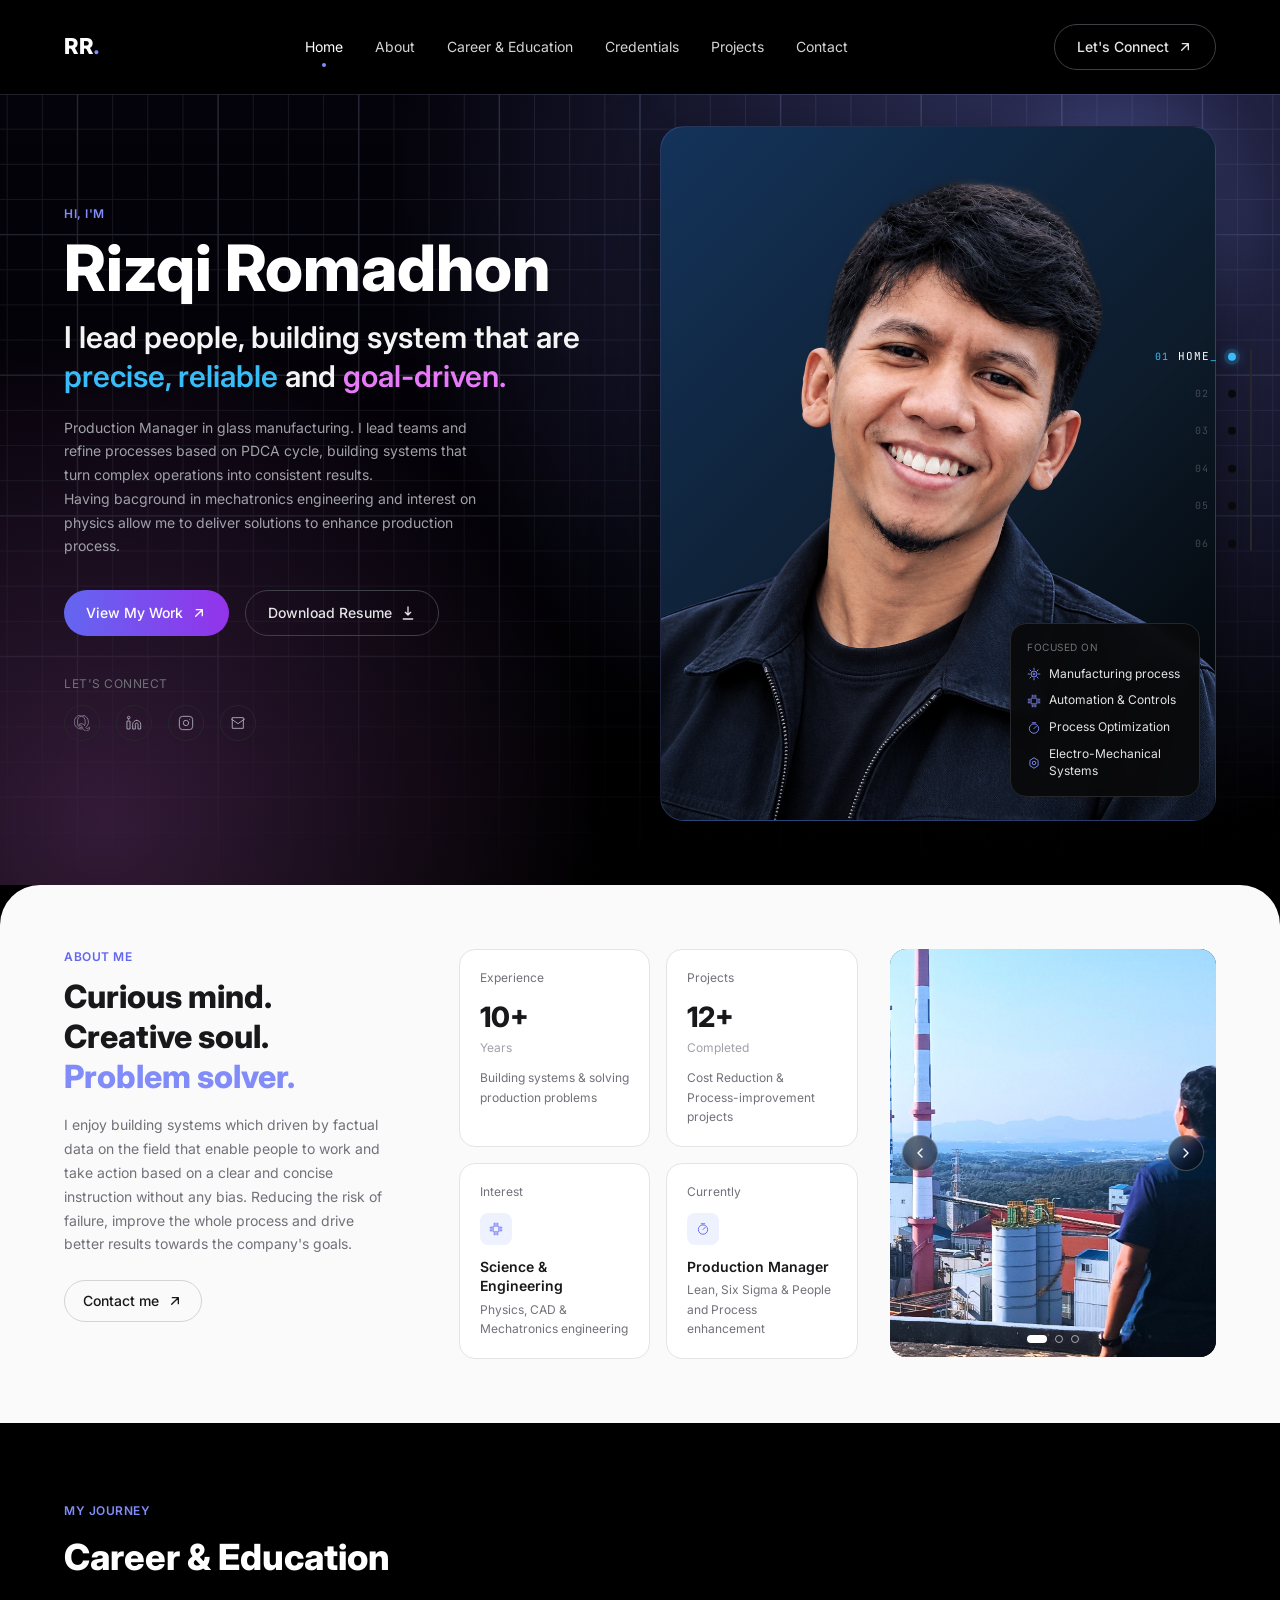
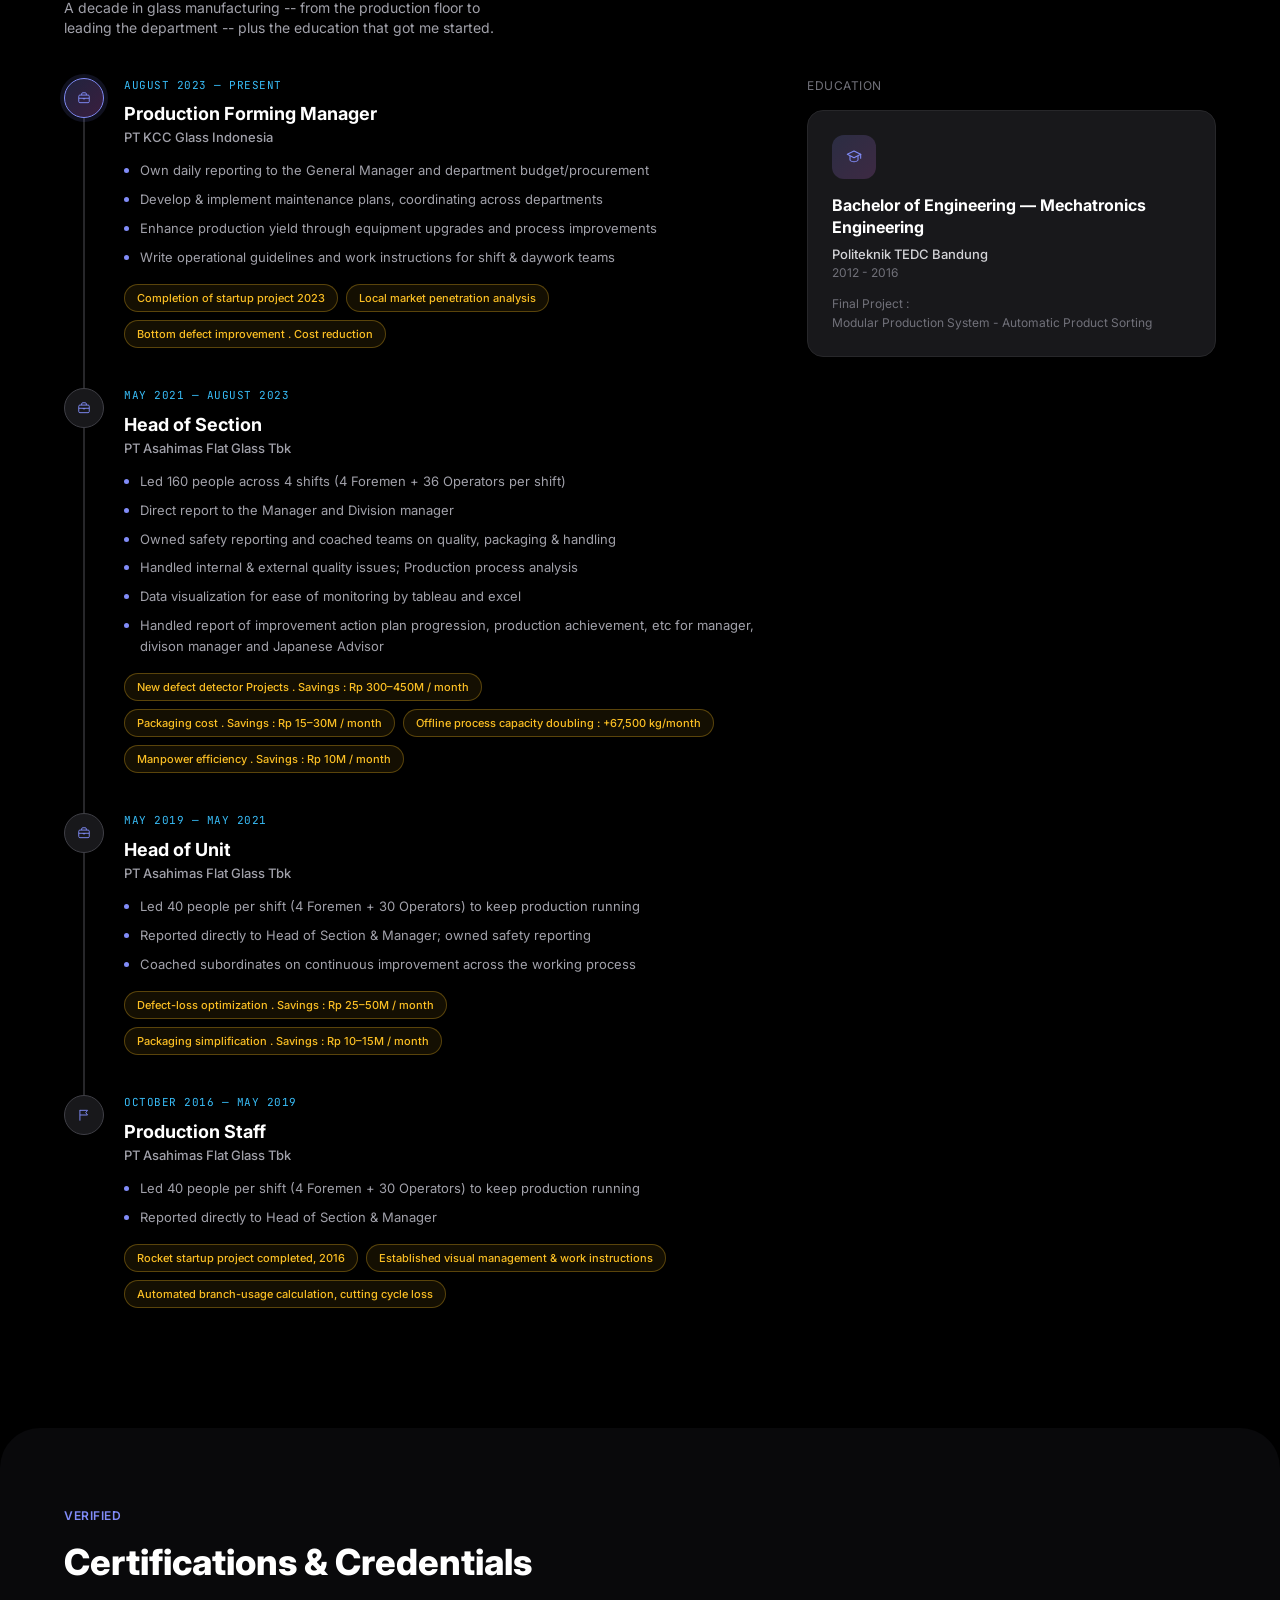
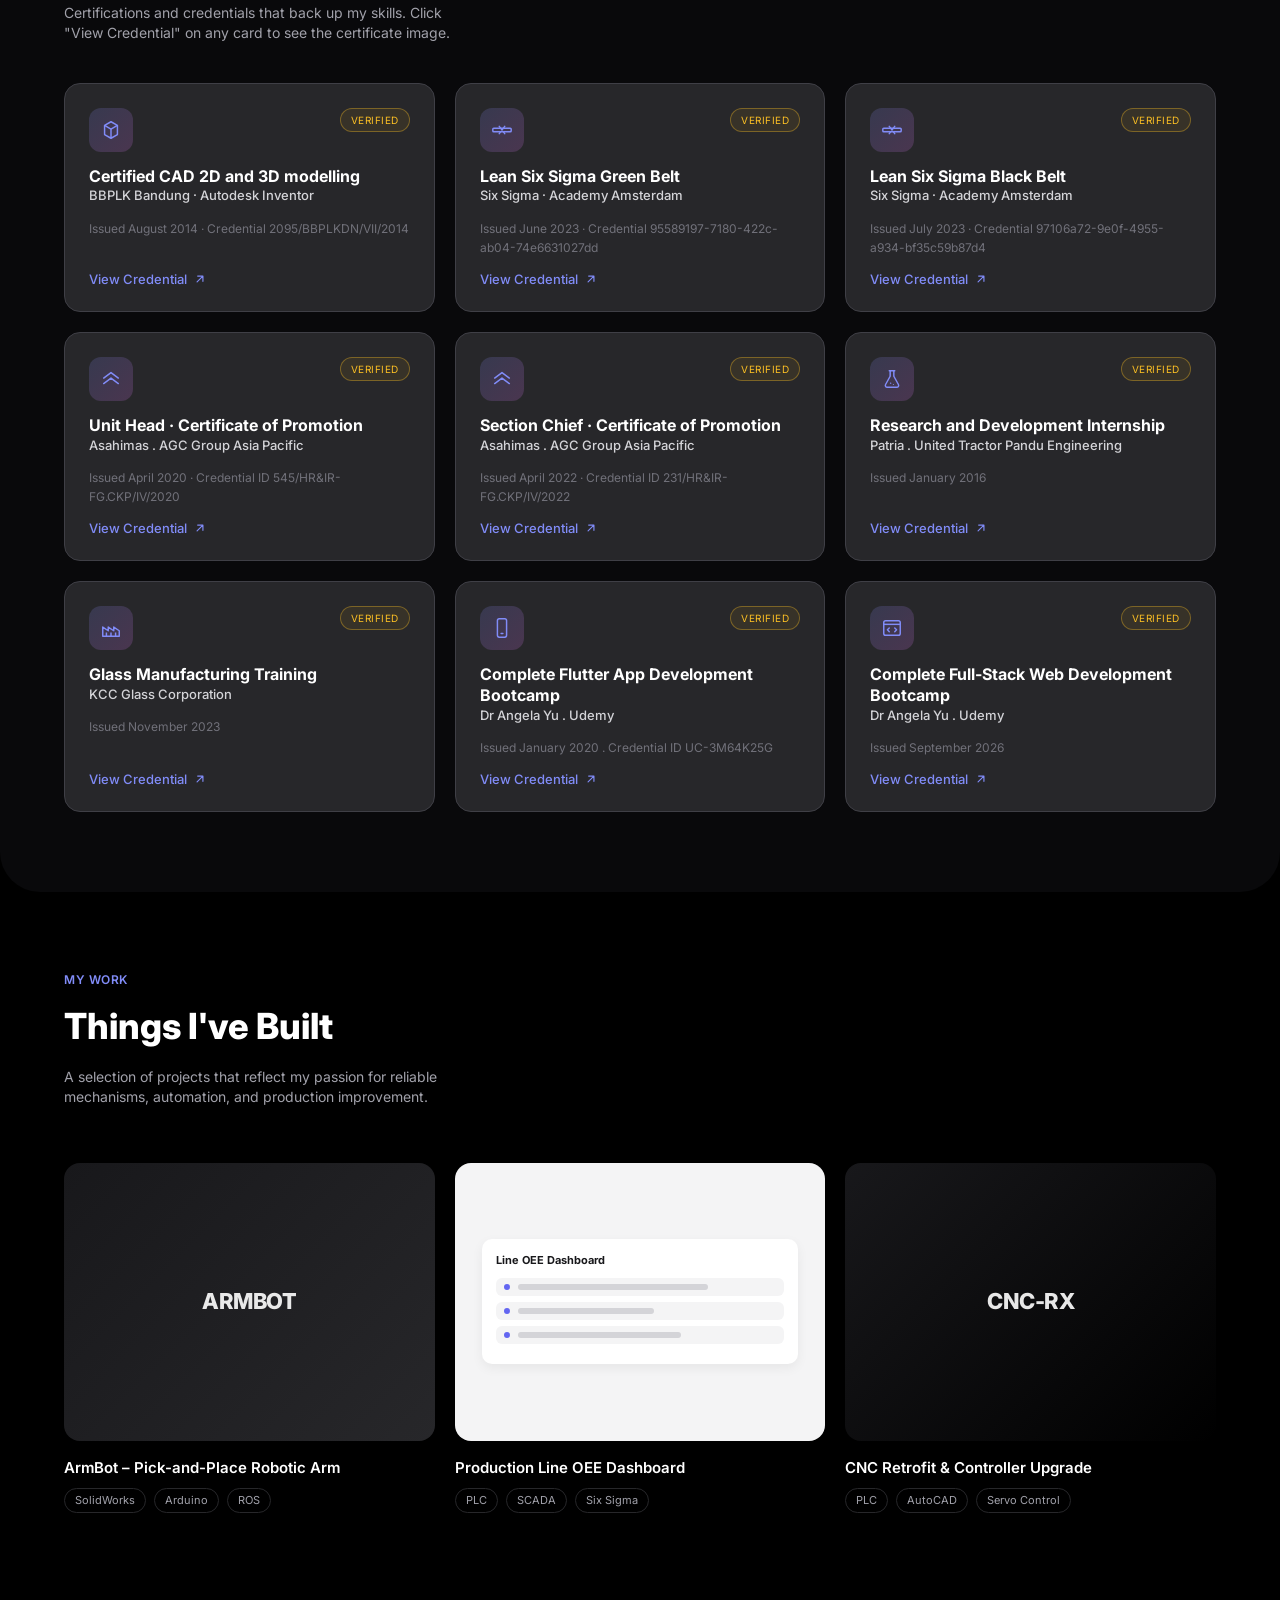
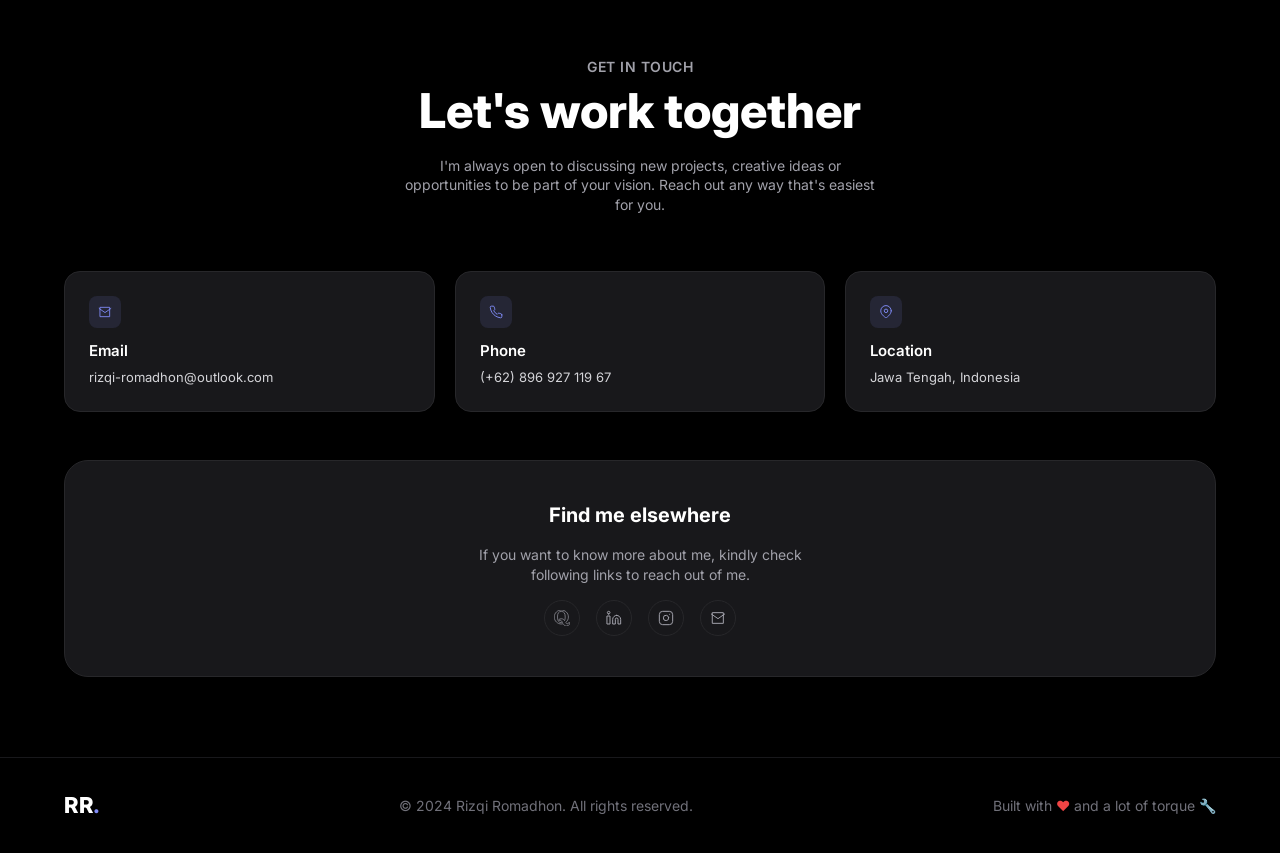
==== commit bbc76c53: "Merge branch 'claude/portfolio-credentials-section-pna5k2' of https://github.com/rizqiro/mylandingpa" ====
--- a/index.html
+++ b/index.html
@@ -698,18 +698,6 @@
       </div>
     </article>
   </div>
-
-  <!--
-    Legal note: the boxes above are stylized placeholders, not real
-    screenshots/photos of actual employer systems (avoids any
-    confidentiality issue with a previous employer). Keep this note
-    if you're in the same situation; delete it if you swap in real
-    project photos/screenshots instead.
-  -->
-  <p class="projects-disclaimer">
-    <svg class="icon-sm"><use href="#icon-info"></use></svg>
-    The visuals above are illustrations, not real screenshots or photos of the actual systems -- shared this way to respect my former employers' confidentiality.
-  </p>
 </section>
 
 <!-- CONTACT -->
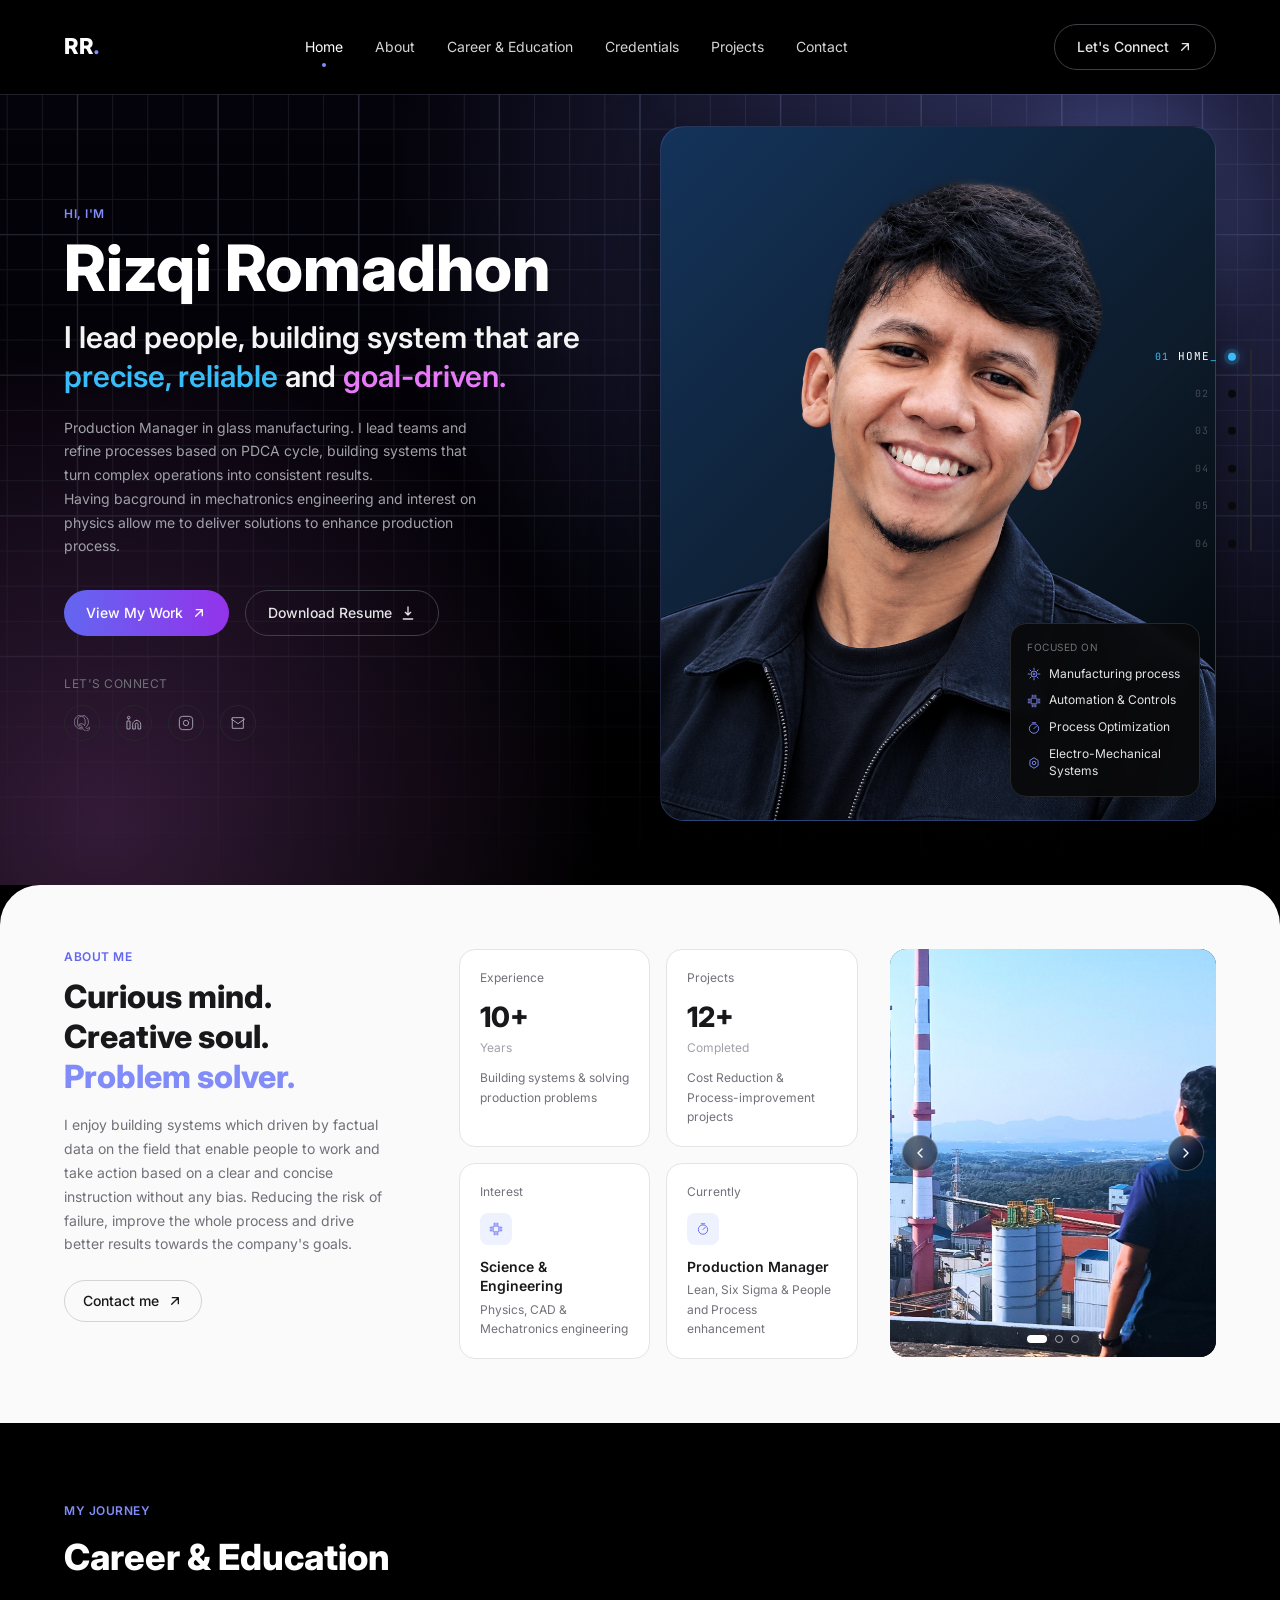
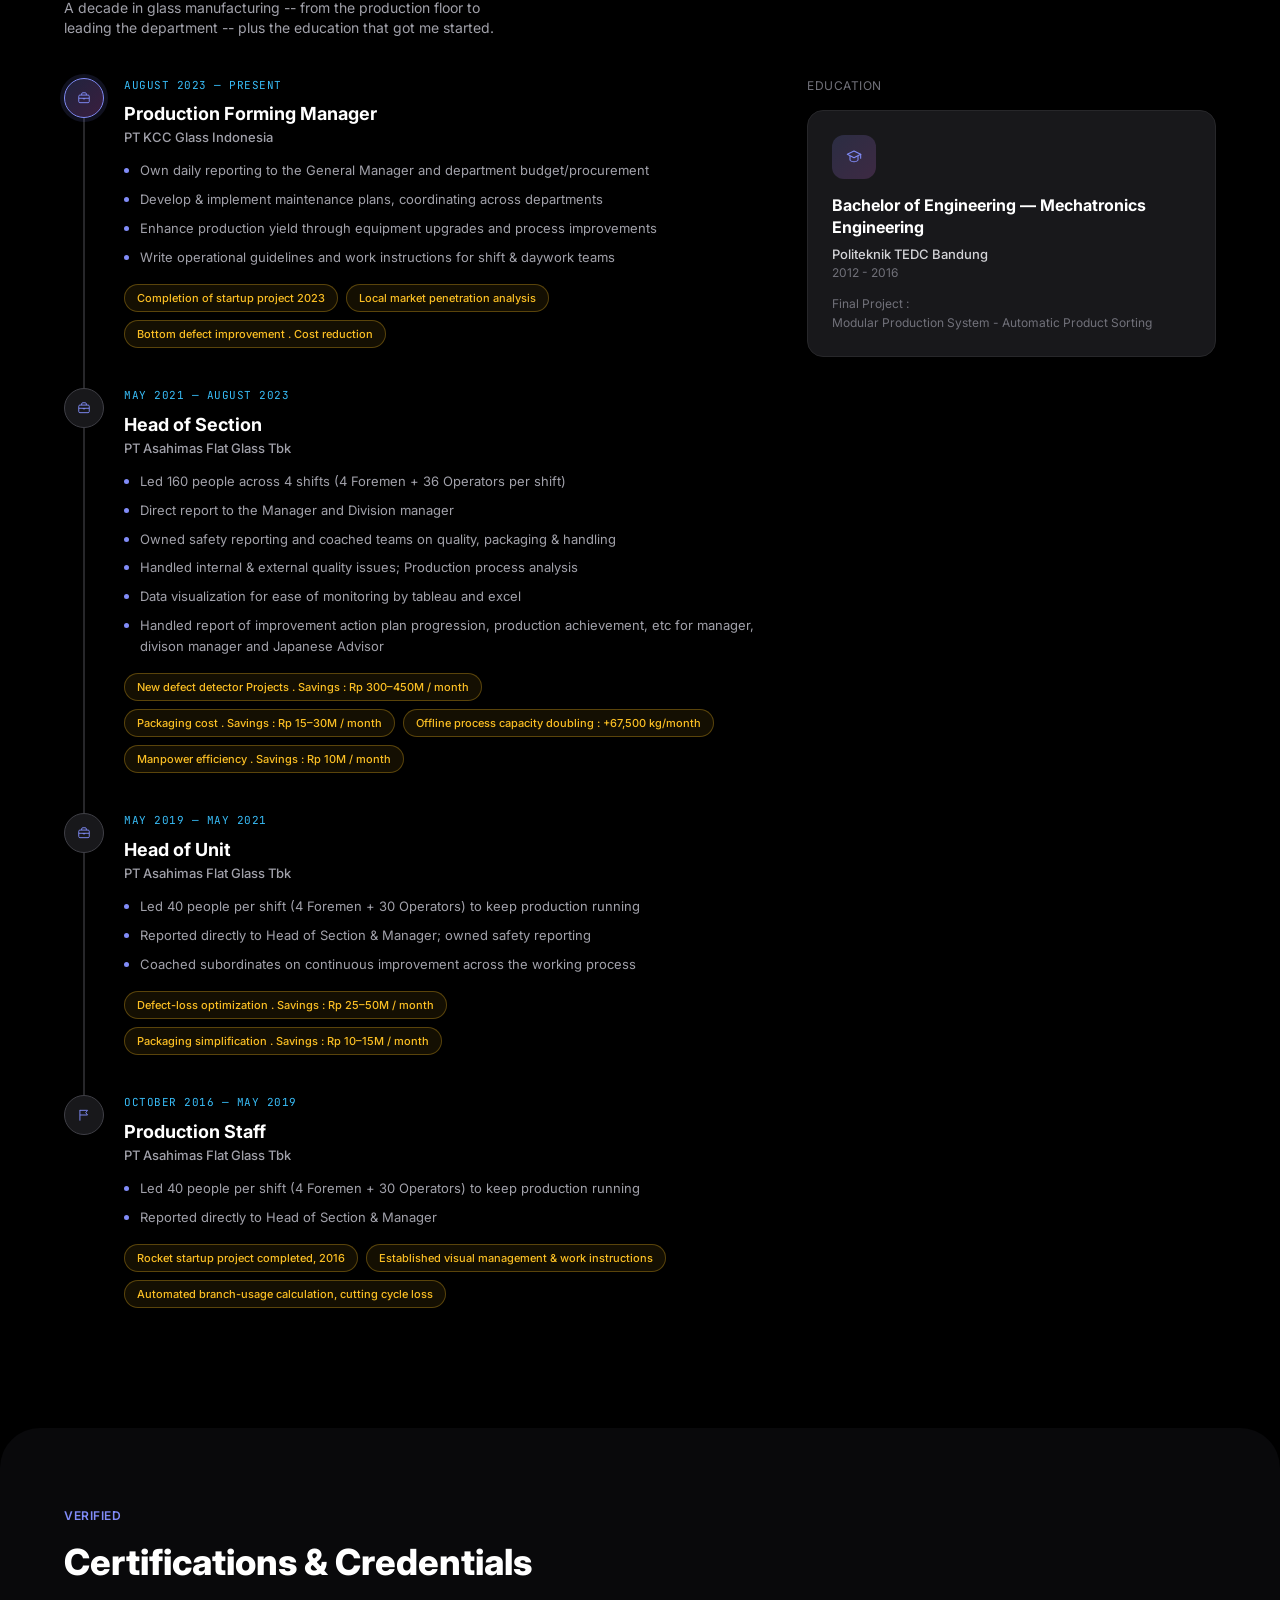
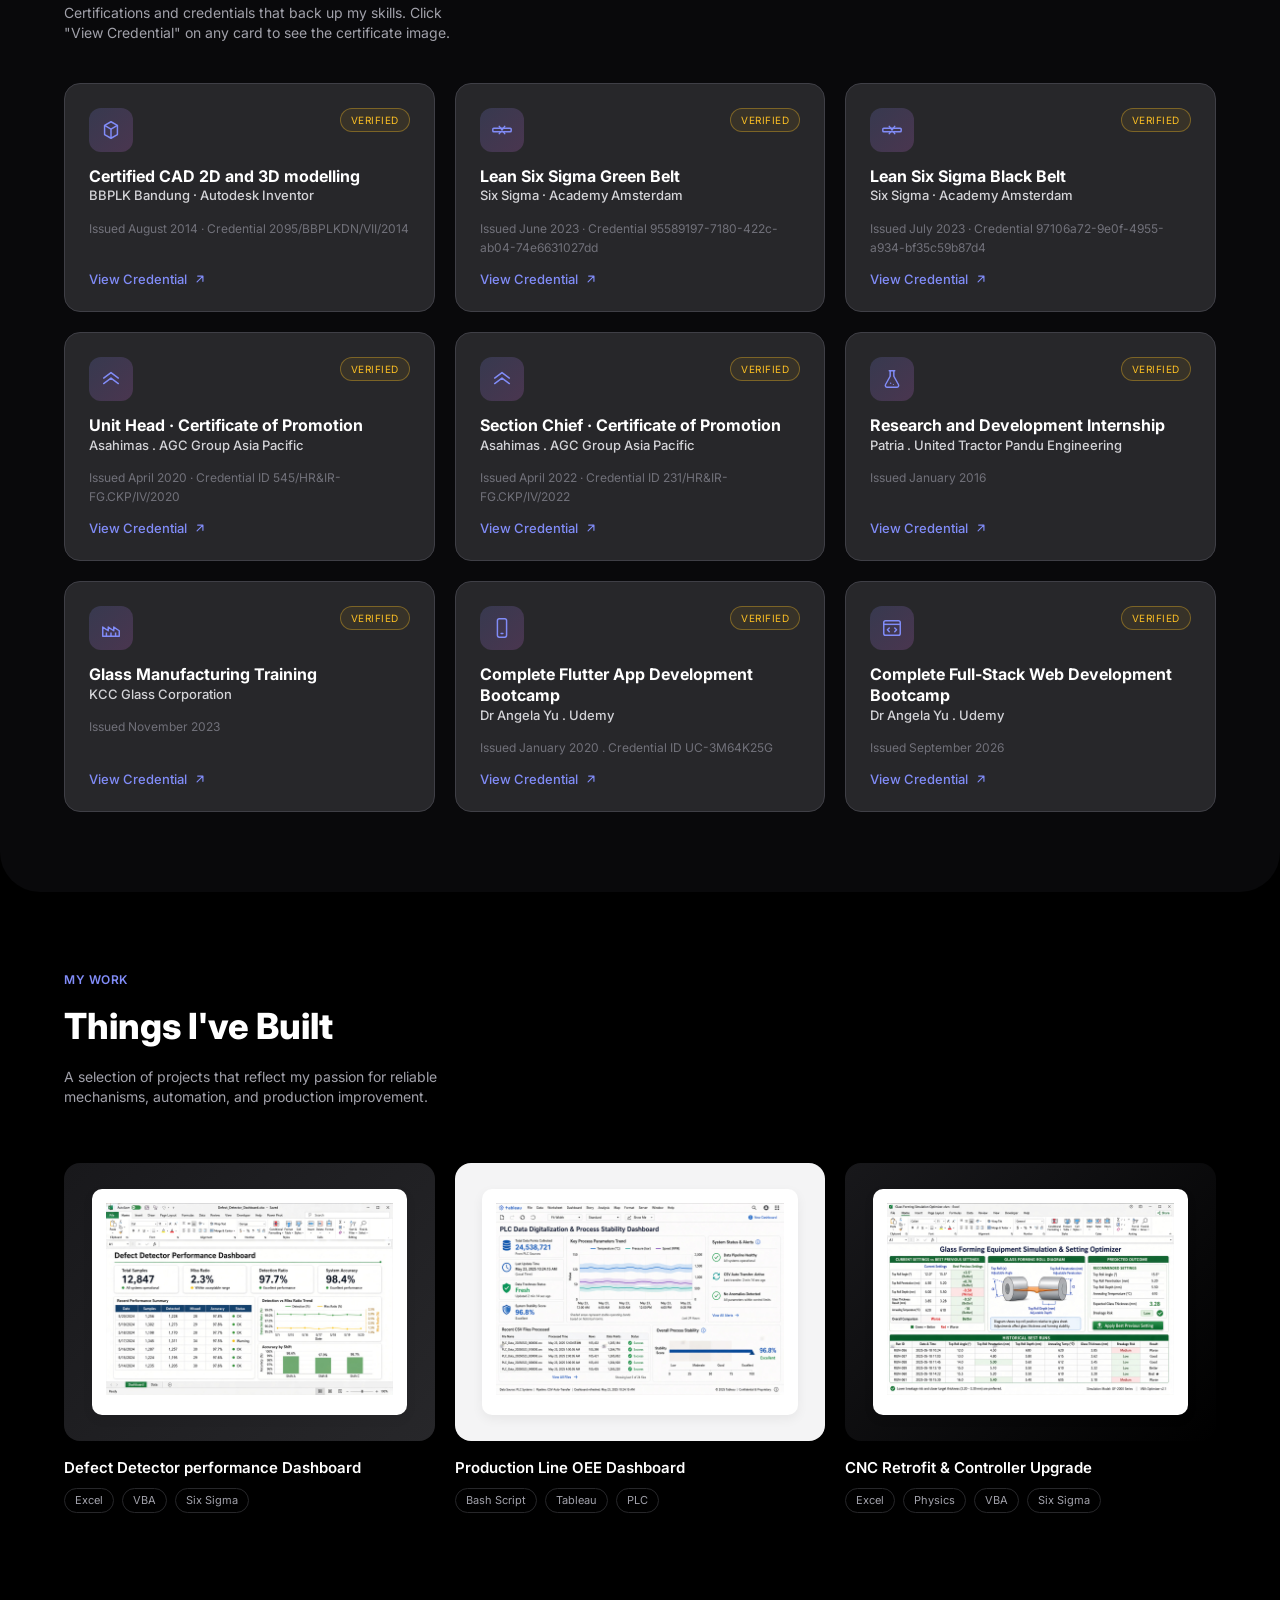
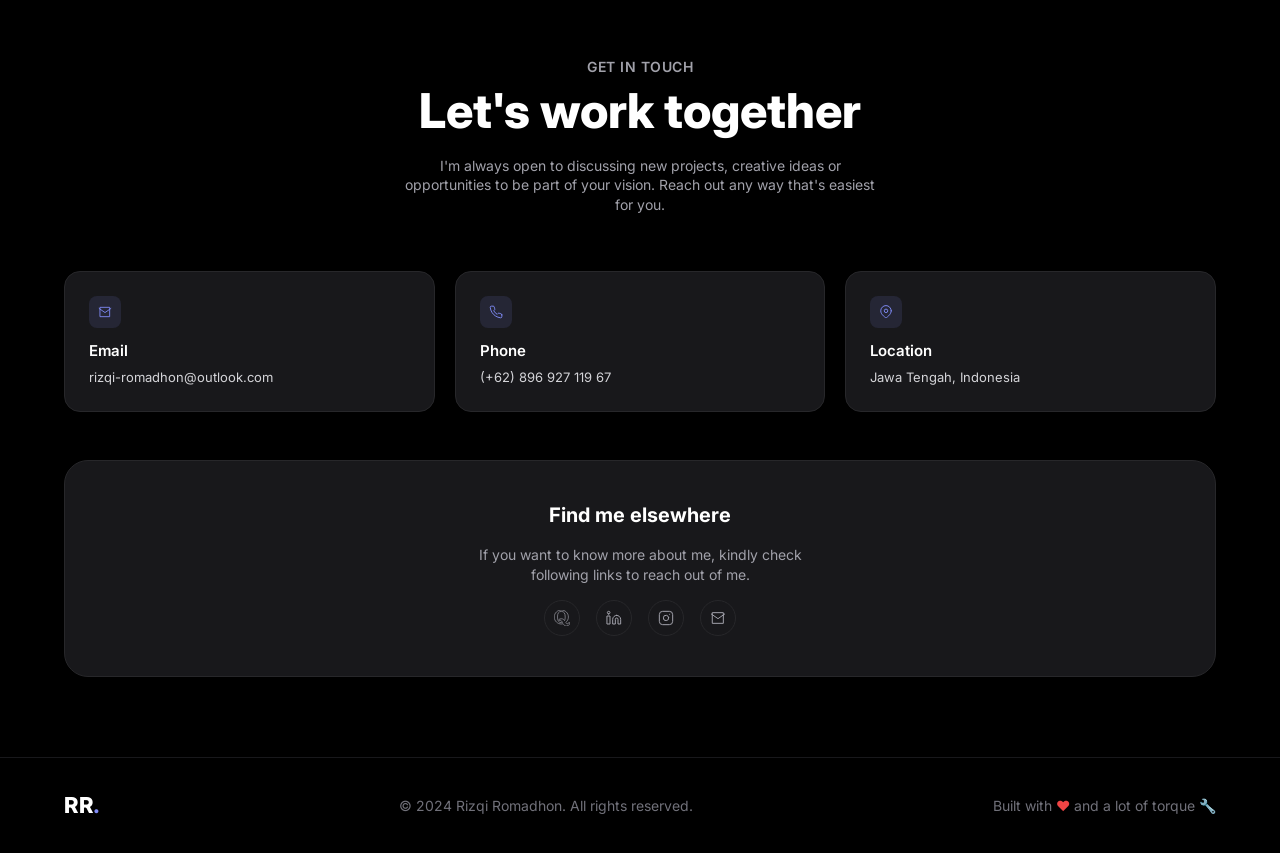
==== commit 65790e4c: "add project illustration" ====
--- a/index.html
+++ b/index.html
@@ -30,8 +30,6 @@
 <meta name="viewport" content="width=device-width, initial-scale=1.0" />
 <!-- Shows up in the browser tab and search results -- update the name if this isn't your site. -->
 <title>Rizqi Romadhon — Portfolio</title>
-<!-- Browser tab icon -- mirrors the "RR." navbar logo. Swap icons/favicon.svg for your own mark. -->
-<link rel="icon" type="image/svg+xml" href="icons/favicon.svg">
 <link rel="preconnect" href="https://fonts.googleapis.com">
 <link href="https://fonts.googleapis.com/css2?family=Inter:wght@400;500;600;700;800&family=Caveat:wght@500;600&family=JetBrains+Mono:wght@400;500;600&display=swap" rel="stylesheet">
 <link rel="stylesheet" href="styles.css">
@@ -659,42 +657,44 @@
   <div class="project-grid">
     <article class="project-card">
       <div class="project-thumb dark">
-        <p class="project-kicker">ARMBOT</p>
-      </div>
-      <h3 class="project-name">ArmBot – Pick-and-Place Robotic Arm</h3>
+        <div class="mock-app">
+          <img src="projects/defect_dashboard.jpg" width="100%" height="100%"></img>
+        </div>
+      </div>
+      <h3 class="project-name">Defect Detector performance Dashboard</h3>
       <div class="tag-row">
-        <span class="tag">SolidWorks</span>
-        <span class="tag">Arduino</span>
-        <span class="tag">ROS</span>
+        <span class="tag">Excel</span>
+        <span class="tag">VBA</span>
+        <span class="tag">Six Sigma</span>
       </div>
     </article>
 
     <article class="project-card">
       <div class="project-thumb light">
         <div class="mock-app">
-          <p class="mock-title">Line OEE Dashboard</p>
-          <div class="mock-row"><span class="dot-indigo"></span><span class="mock-bar" style="width:70%"></span></div>
-          <div class="mock-row"><span class="dot-indigo"></span><span class="mock-bar" style="width:50%"></span></div>
-          <div class="mock-row"><span class="dot-indigo"></span><span class="mock-bar" style="width:60%"></span></div>
+          <img src="projects/machine_OEE.jpg" width="100%" height="100%"></img>
         </div>
       </div>
       <h3 class="project-name">Production Line OEE Dashboard</h3>
       <div class="tag-row">
+        <span class="tag">Bash Script</span>
+        <span class="tag">Tableau</span>
         <span class="tag">PLC</span>
-        <span class="tag">SCADA</span>
-        <span class="tag">Six Sigma</span>
       </div>
     </article>
 
     <article class="project-card">
       <div class="project-thumb darker">
-        <p class="project-kicker">CNC-RX</p>
+        <div class="mock-app">
+          <img src="projects/production_simulation.jpg" width="100%" height="100%"></img>
+        </div>
       </div>
       <h3 class="project-name">CNC Retrofit &amp; Controller Upgrade</h3>
       <div class="tag-row">
-        <span class="tag">PLC</span>
-        <span class="tag">AutoCAD</span>
-        <span class="tag">Servo Control</span>
+        <span class="tag">Excel</span>
+        <span class="tag">Physics</span>
+        <span class="tag">VBA</span>
+        <span class="tag">Six Sigma</span>
       </div>
     </article>
   </div>
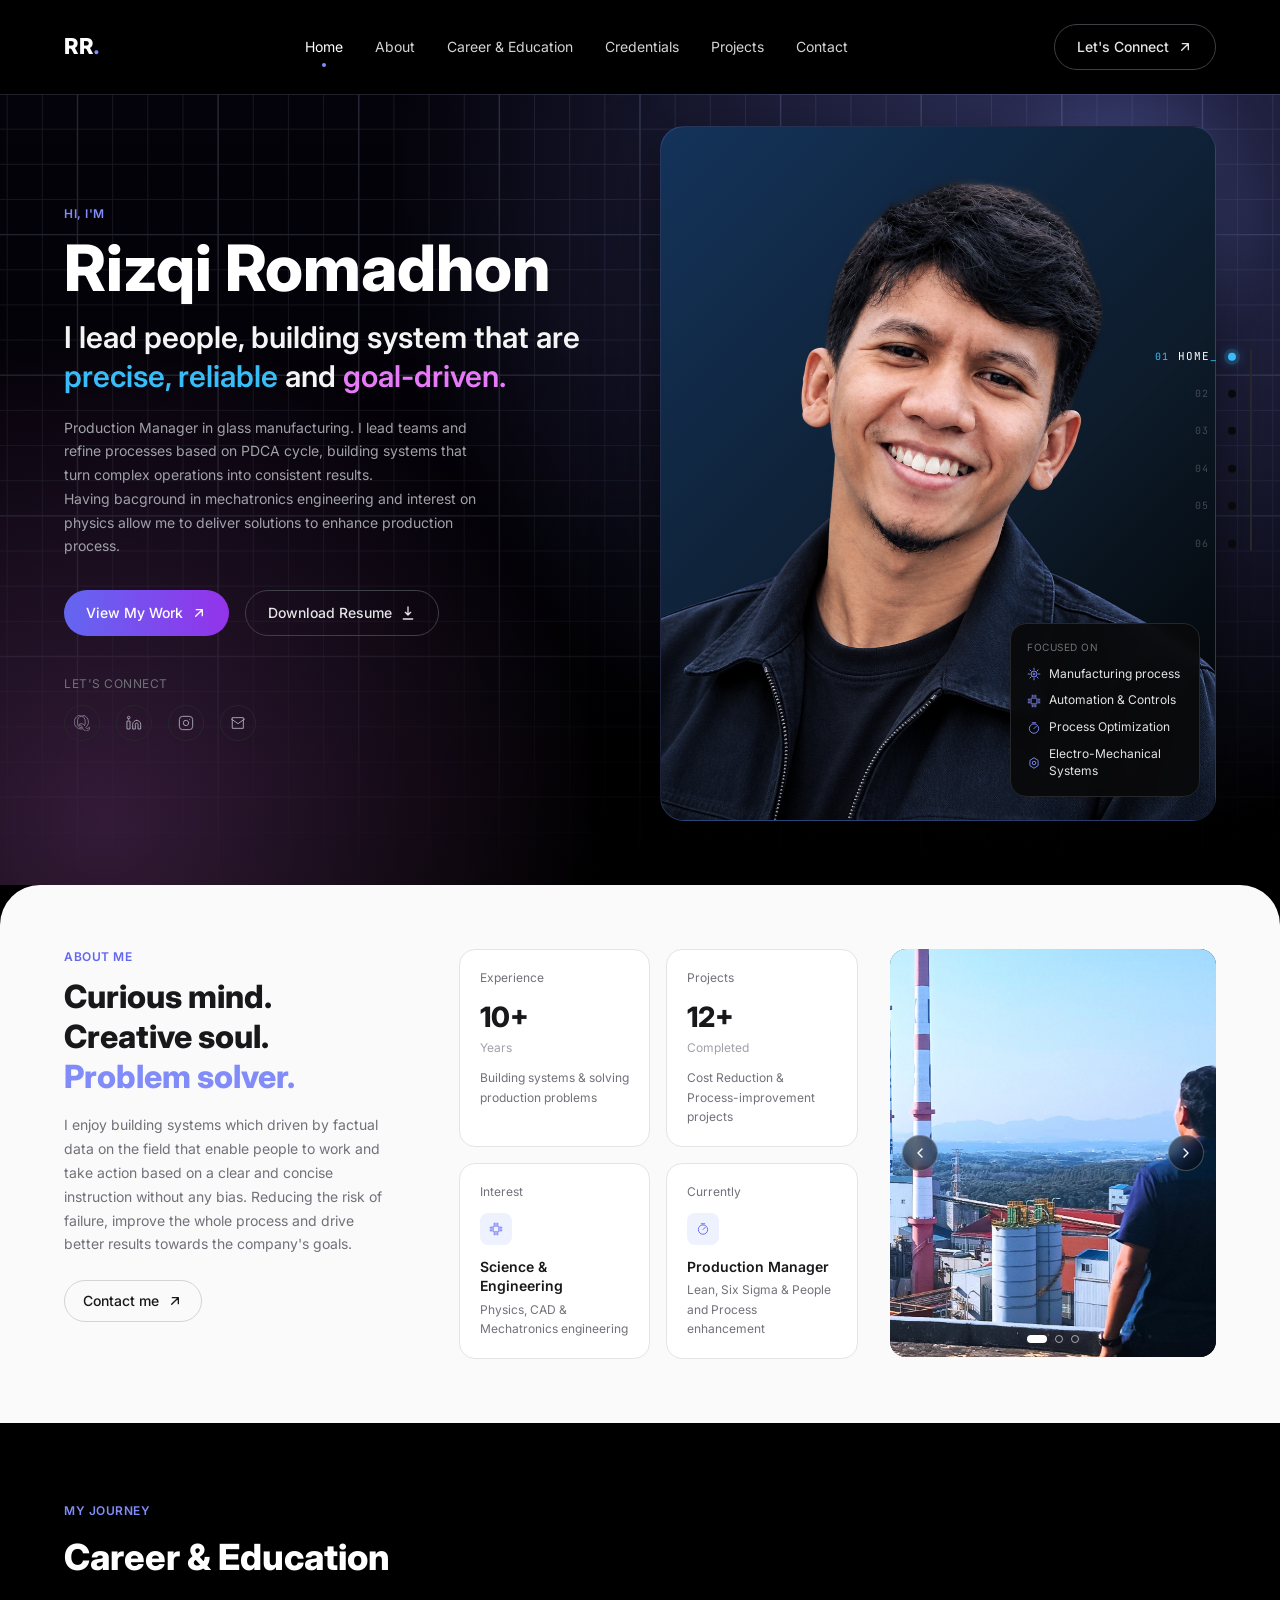
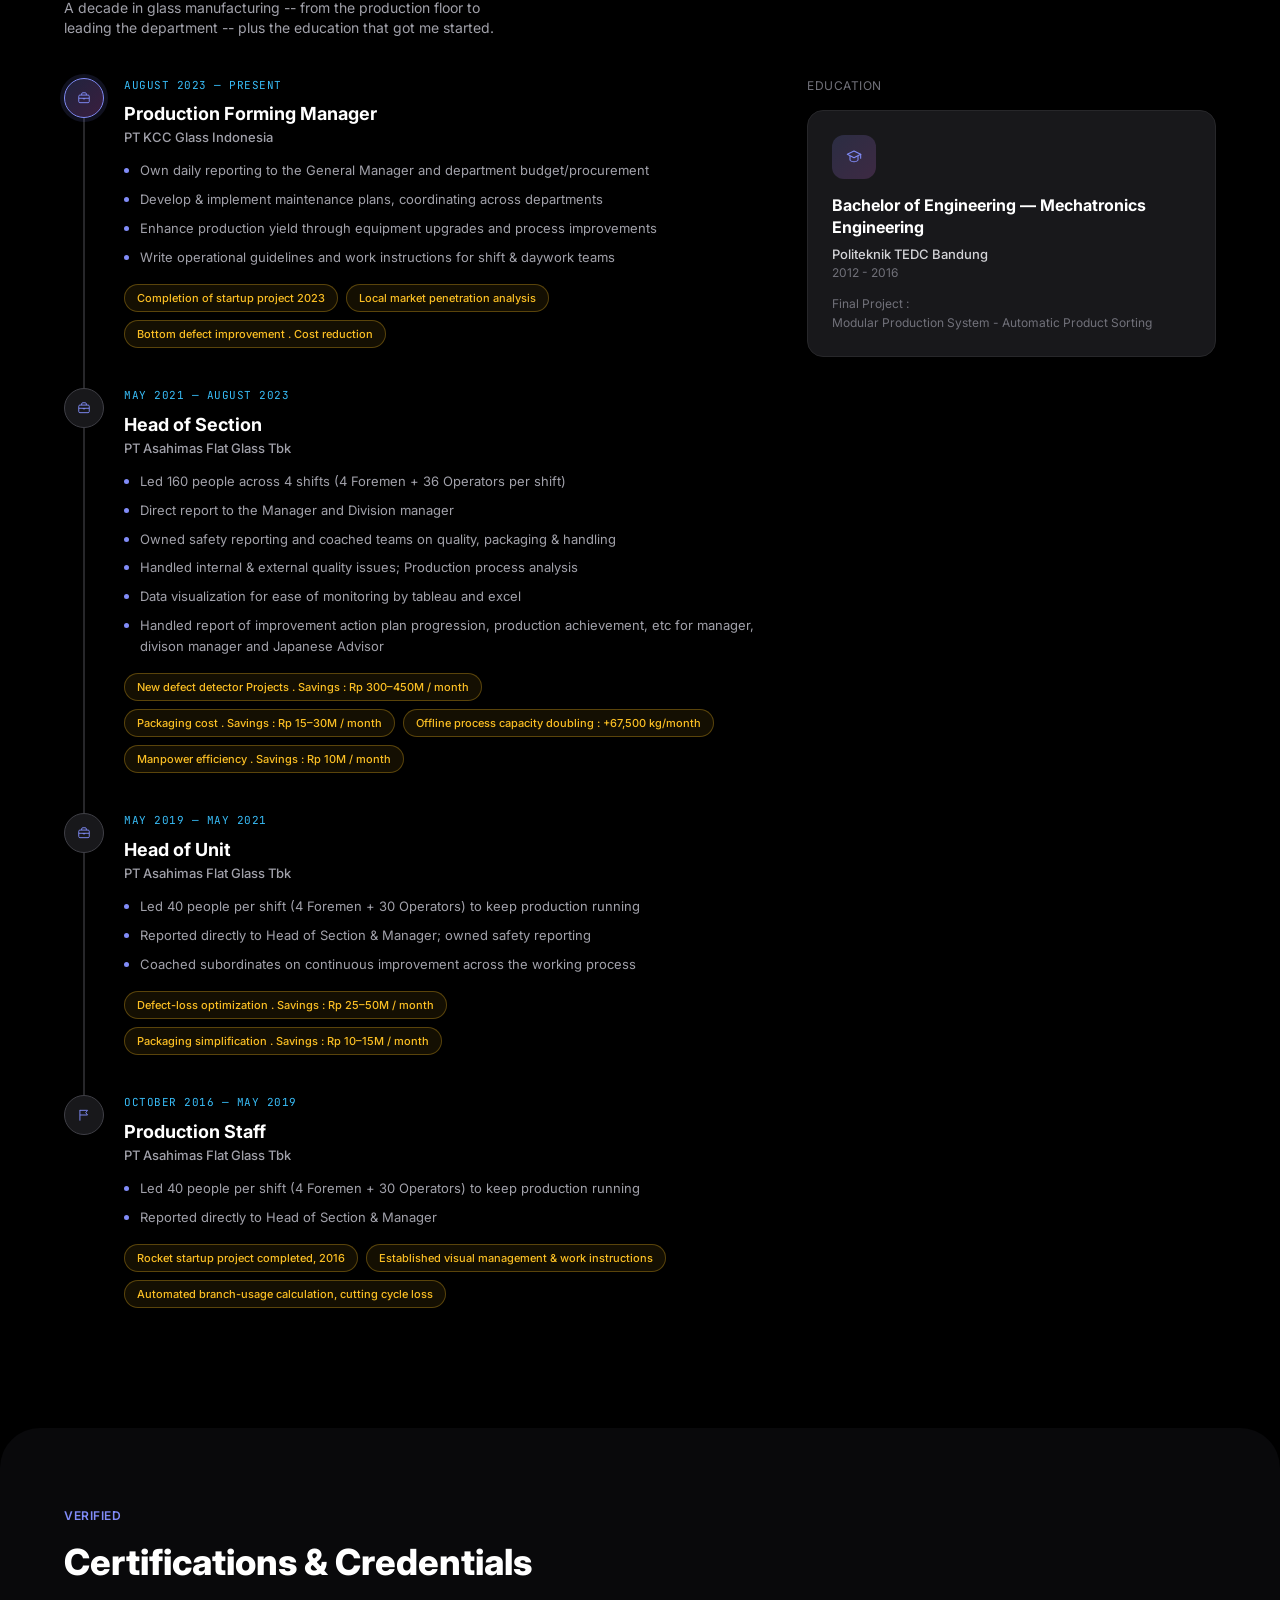
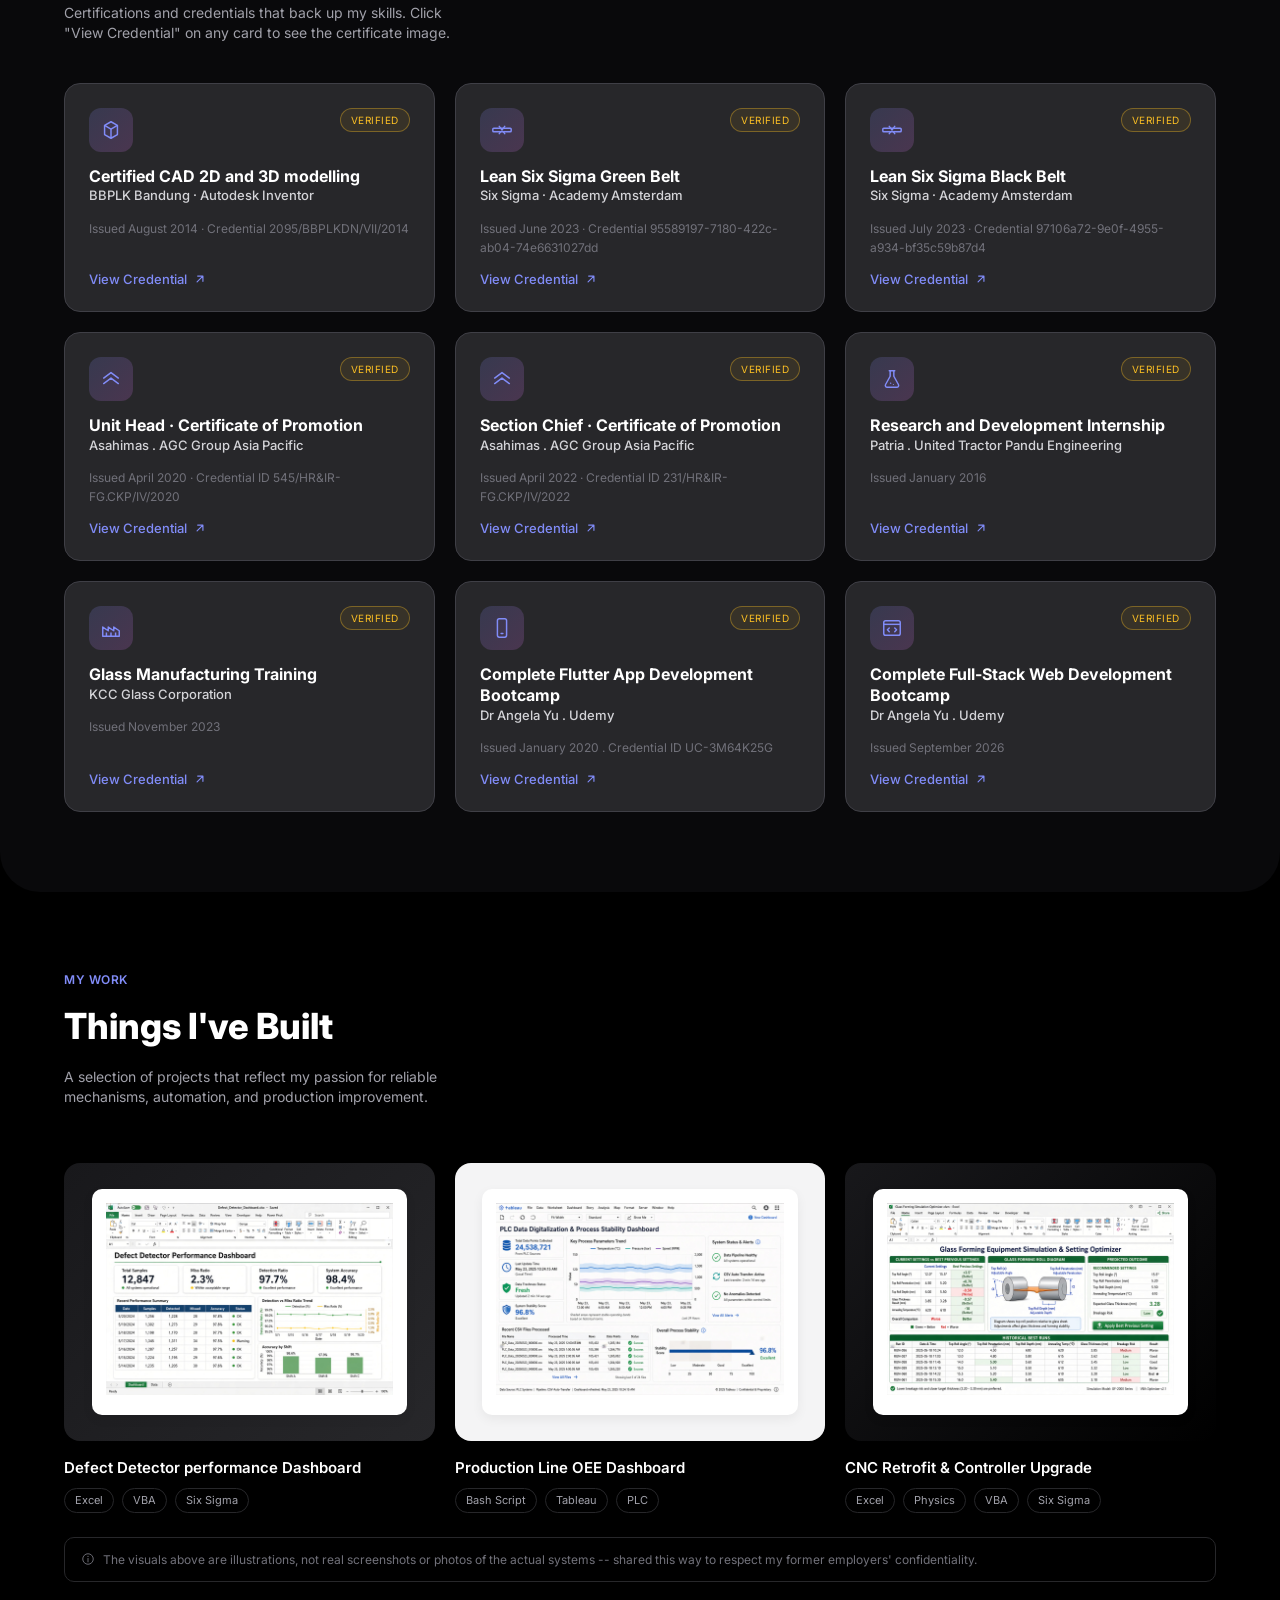
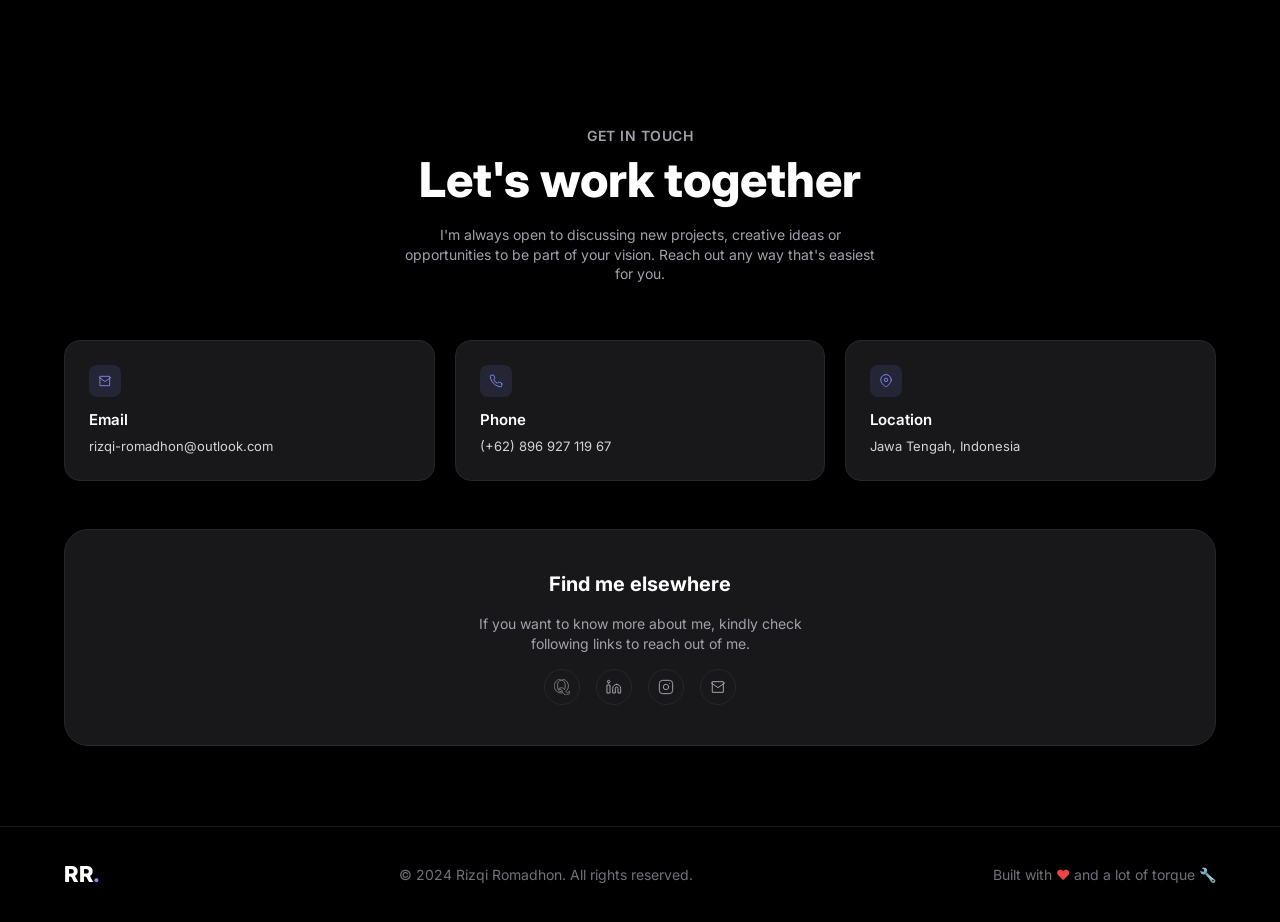
==== commit 67893a0b: "adding illustration disclaimer to the bottom of projects illustration" ====
--- a/index.html
+++ b/index.html
@@ -698,6 +698,10 @@
       </div>
     </article>
   </div>
+  <p class="projects-disclaimer">
+    <svg class="icon-sm"><use href="#icon-info"></use></svg>
+    The visuals above are illustrations, not real screenshots or photos of the actual systems -- shared this way to respect my former employers' confidentiality.
+  </p>
 </section>
 
 <!-- CONTACT -->
--- a/styles.css
+++ b/styles.css
@@ -60,6 +60,28 @@
   flex-shrink: 0;
 }
 
+/* Disclaimer under the project grid -- see the HTML comment above it
+   for why it exists. Small and muted so it reads as a footnote, not
+   a competing headline. */
+.projects-disclaimer {
+  display: flex;
+  align-items: flex-start;
+  gap: 8px;
+  margin-top: 24px;
+  padding: 12px 16px;
+  border: 1px solid var(--zinc-800);
+  border-radius: 10px;
+  color: var(--zinc-500);
+  font-size: 12px;
+  line-height: 1.6;
+}
+
+.projects-disclaimer .icon-sm {
+  flex-shrink: 0;
+  margin-top: 2px;
+  color: var(--zinc-500);
+}
+
 /* ===================== BUTTONS ===================== */
 /* Base .btn style, then .btn-pill/.btn-primary/.btn-outline/etc. mix in shape + color variants. */
 .btn {
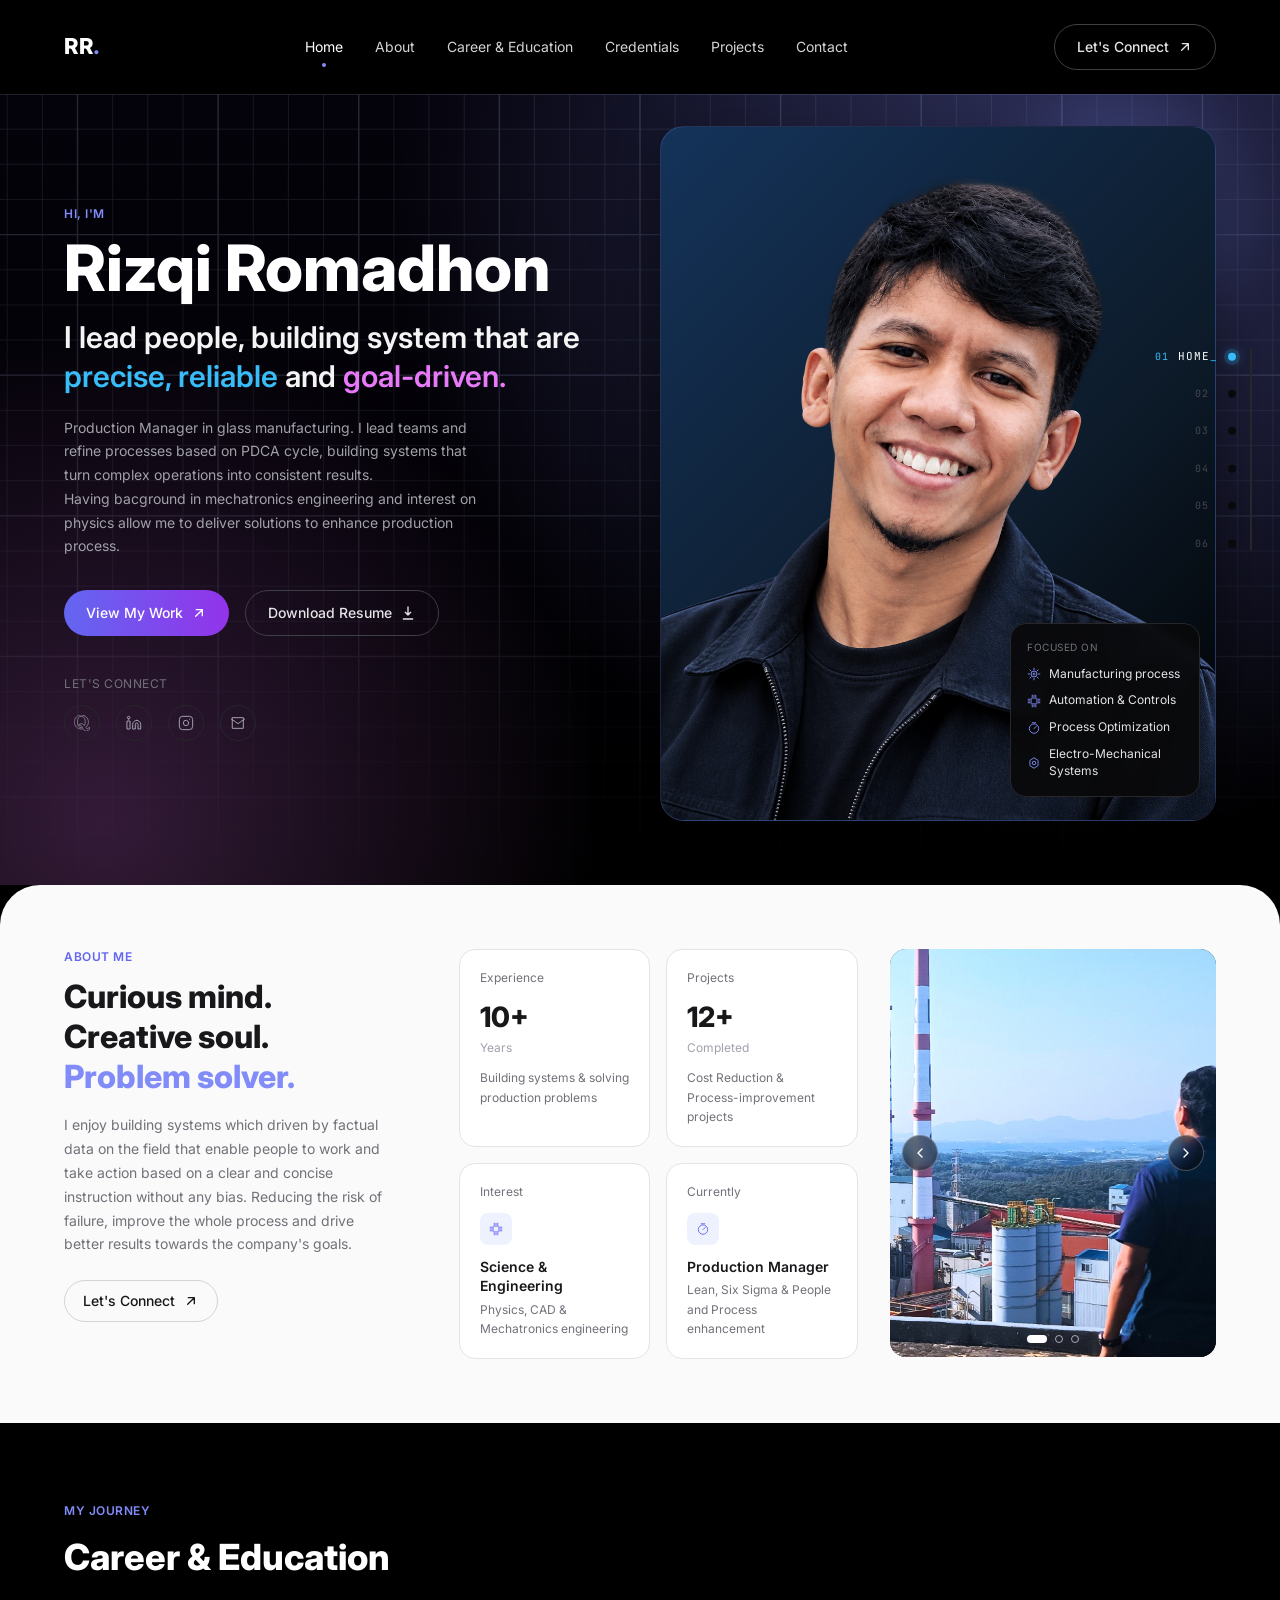
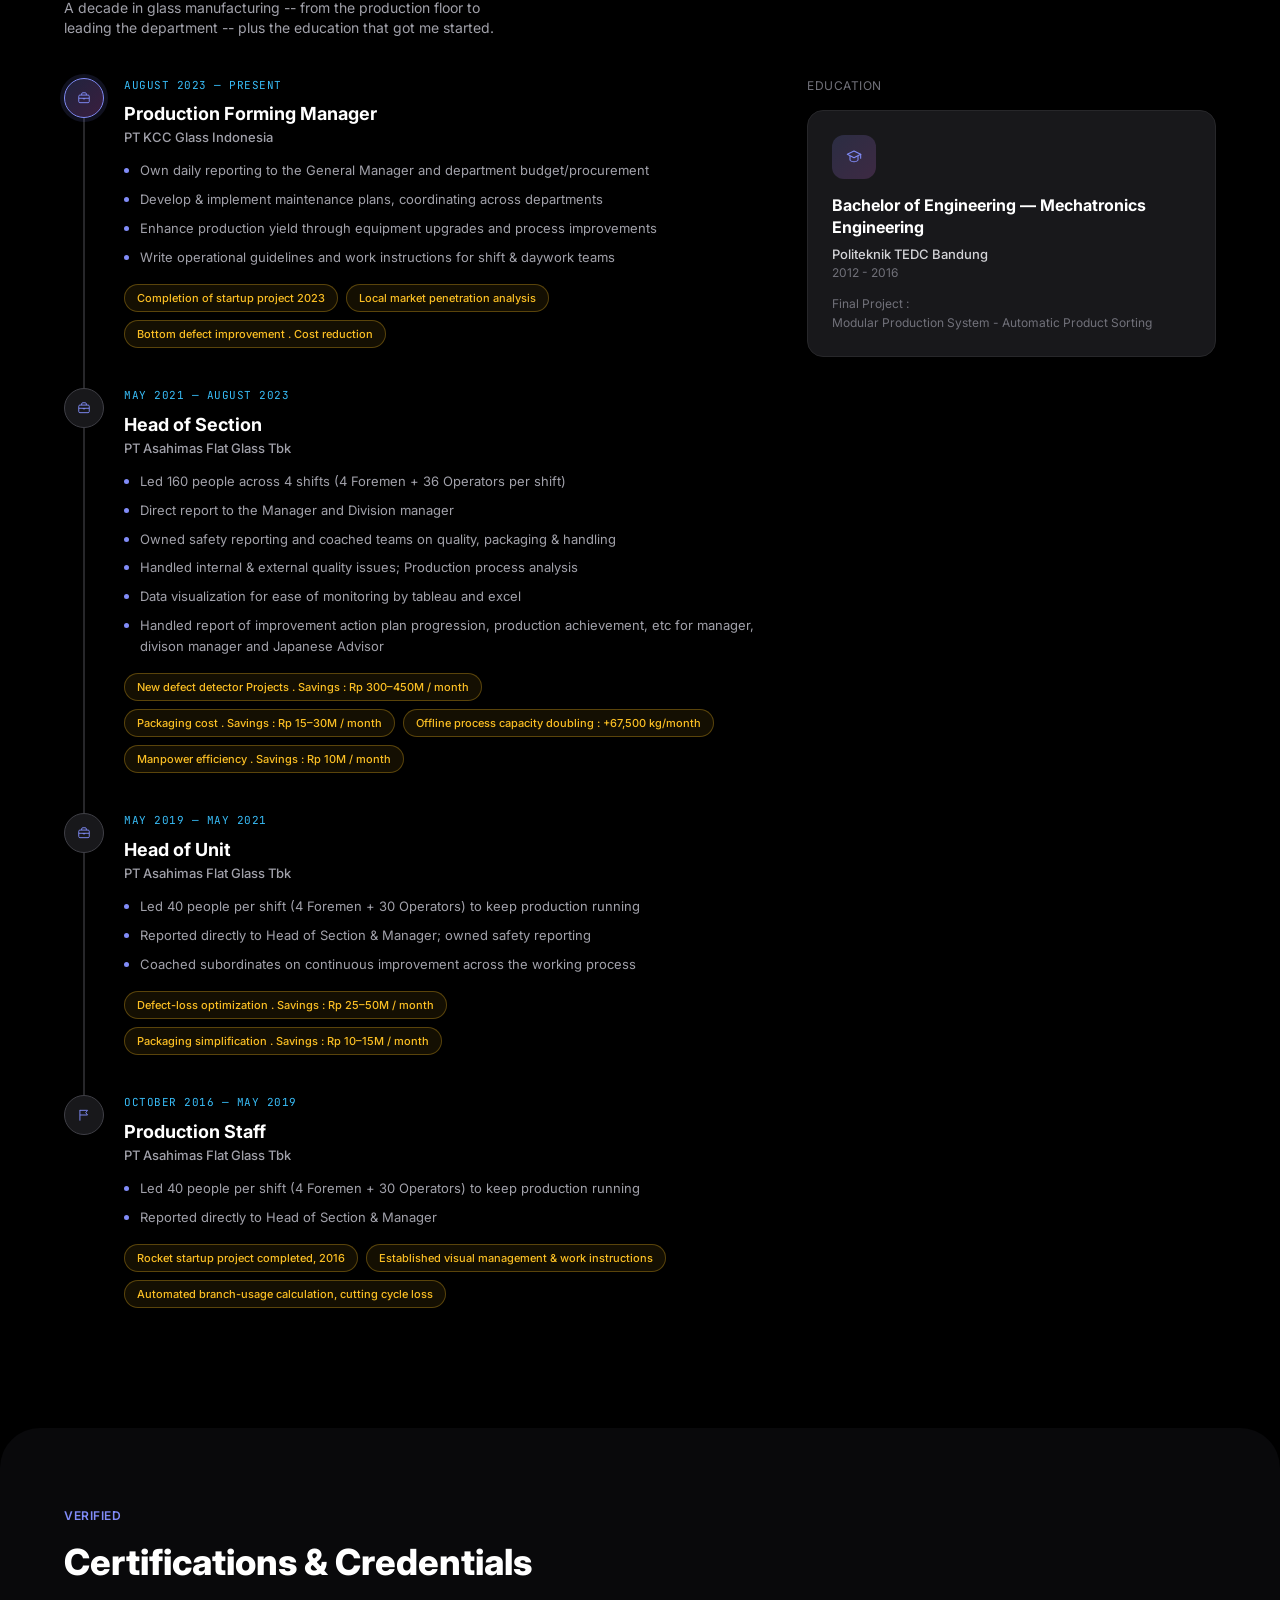
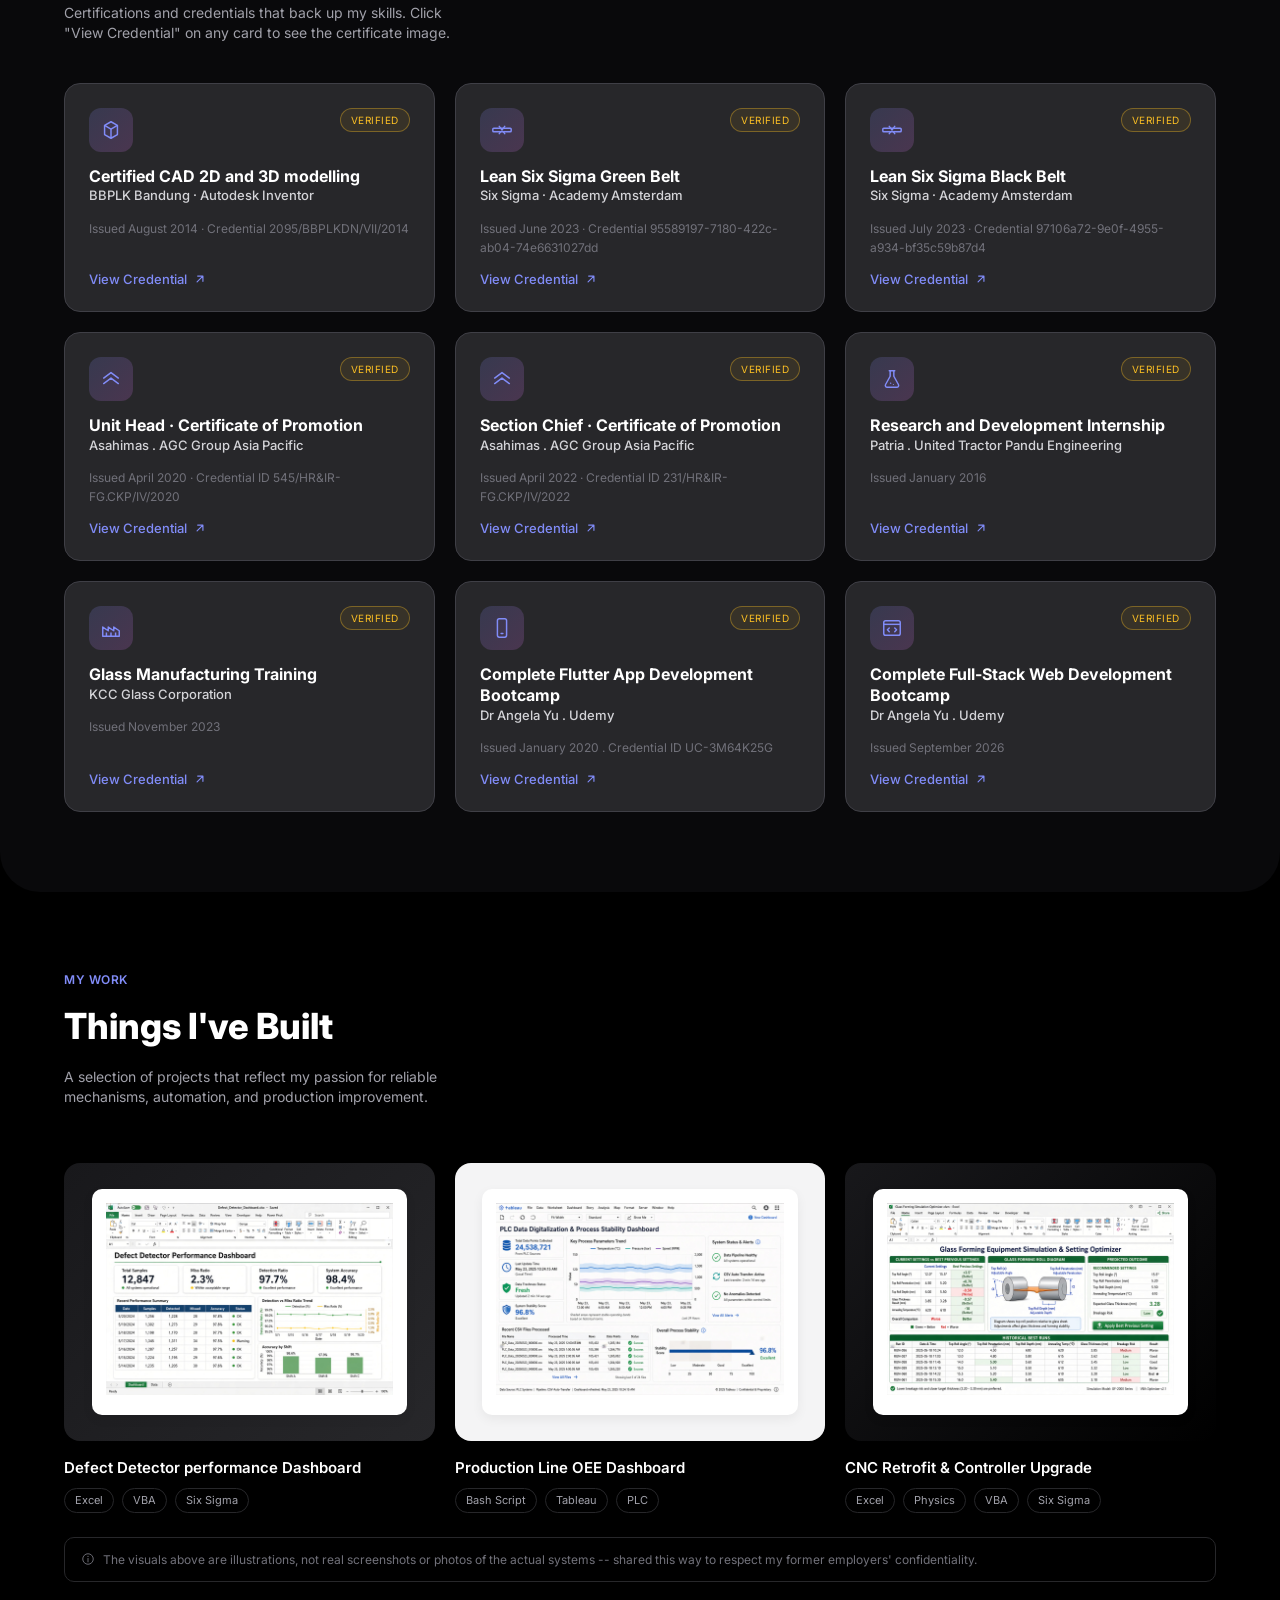
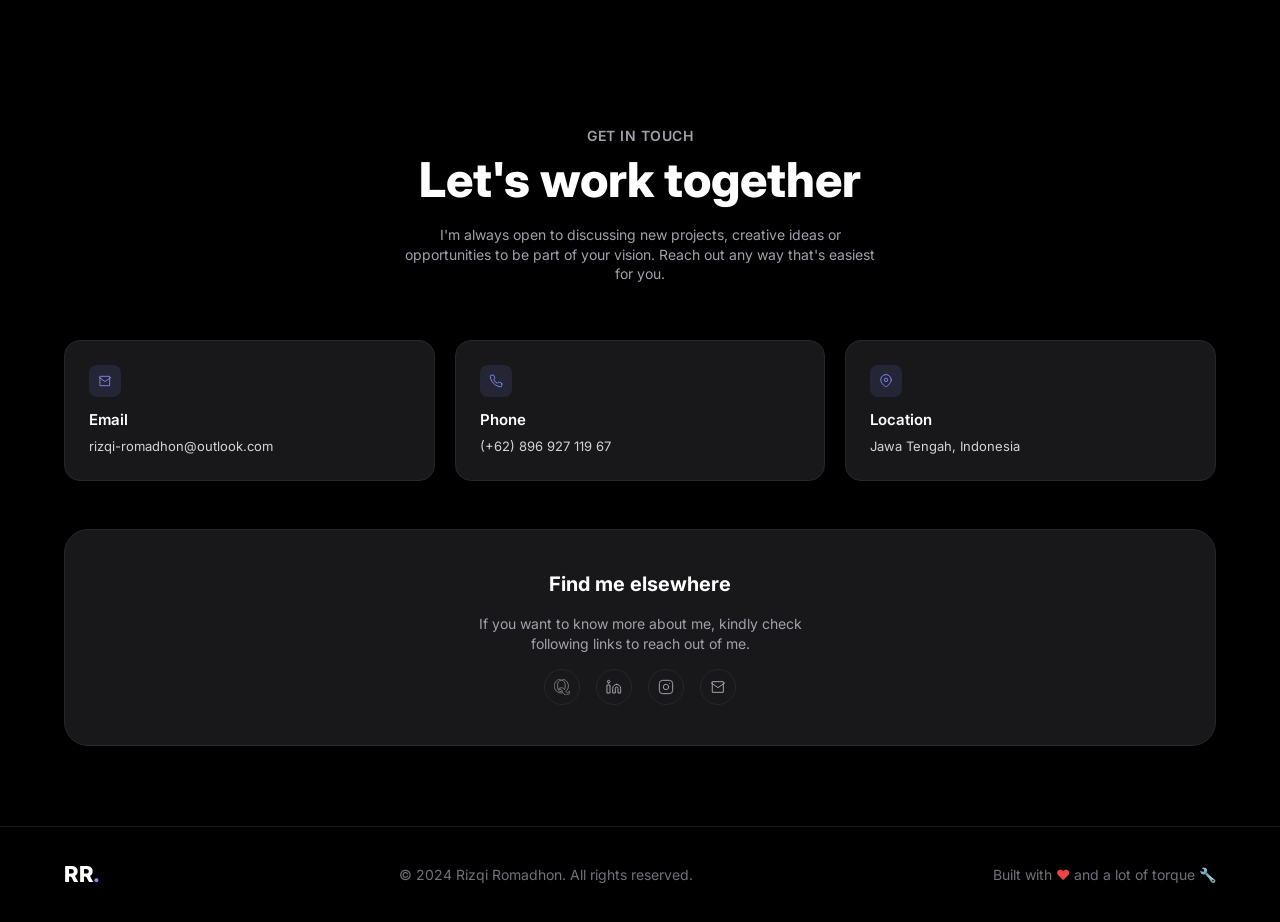
==== commit a2606c44: "adding resume file to the web page" ====
--- a/index.html
+++ b/index.html
@@ -29,6 +29,8 @@
 <meta charset="UTF-8" />
 <meta name="viewport" content="width=device-width, initial-scale=1.0" />
 <!-- Shows up in the browser tab and search results -- update the name if this isn't your site. -->
+<!-- Browser tab icon -- mirrors the "RR." navbar logo. Swap icons/favicon.svg for your own mark. -->
+<link rel="icon" type="image/svg+xml" href="icons/favicon.svg">
 <title>Rizqi Romadhon — Portfolio</title>
 <link rel="preconnect" href="https://fonts.googleapis.com">
 <link href="https://fonts.googleapis.com/css2?family=Inter:wght@400;500;600;700;800&family=Caveat:wght@500;600&family=JetBrains+Mono:wght@400;500;600&display=swap" rel="stylesheet">
@@ -141,7 +143,7 @@
         <svg class="icon"><use href="#icon-arrow-up-right"></use></svg>
       </a>
       <!-- Point this at your real resume file once you add one to the project. -->
-      <a class="btn btn-outline btn-pill" href="resume.pdf" download>
+      <a class="btn btn-outline btn-pill" href="projects/CV_Muhammad_Rizqi_Romadhon.docx" download>
         Download Resume
         <svg class="icon"><use href="#icon-download"></use></svg>
       </a>
@@ -211,7 +213,7 @@
         Reducing the risk of failure, improve the whole process and drive better results towards the company's goals.
       </p>
       <a class="btn btn-outline-dark btn-pill" href="#contact">
-        Contact me
+        Let's Connect
         <svg class="icon"><use href="#icon-arrow-up-right"></use></svg>
       </a>
     </div>
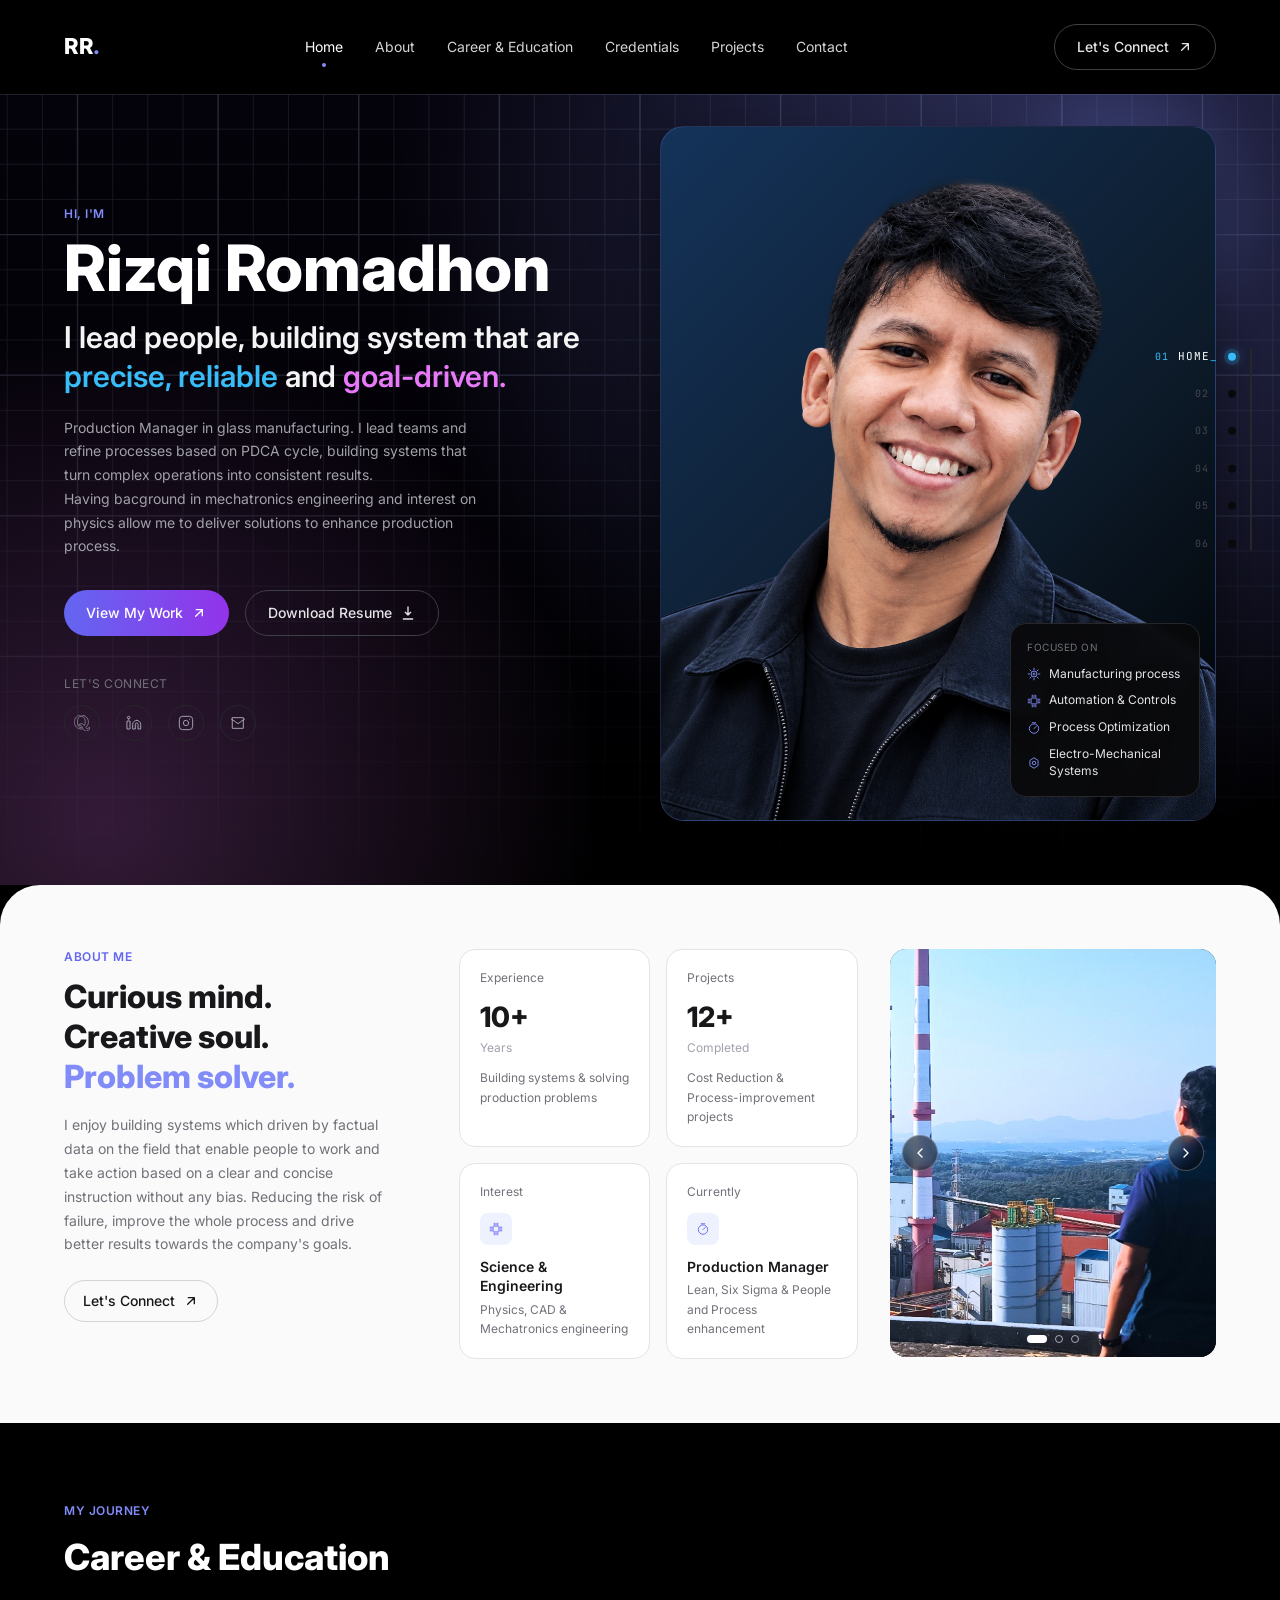
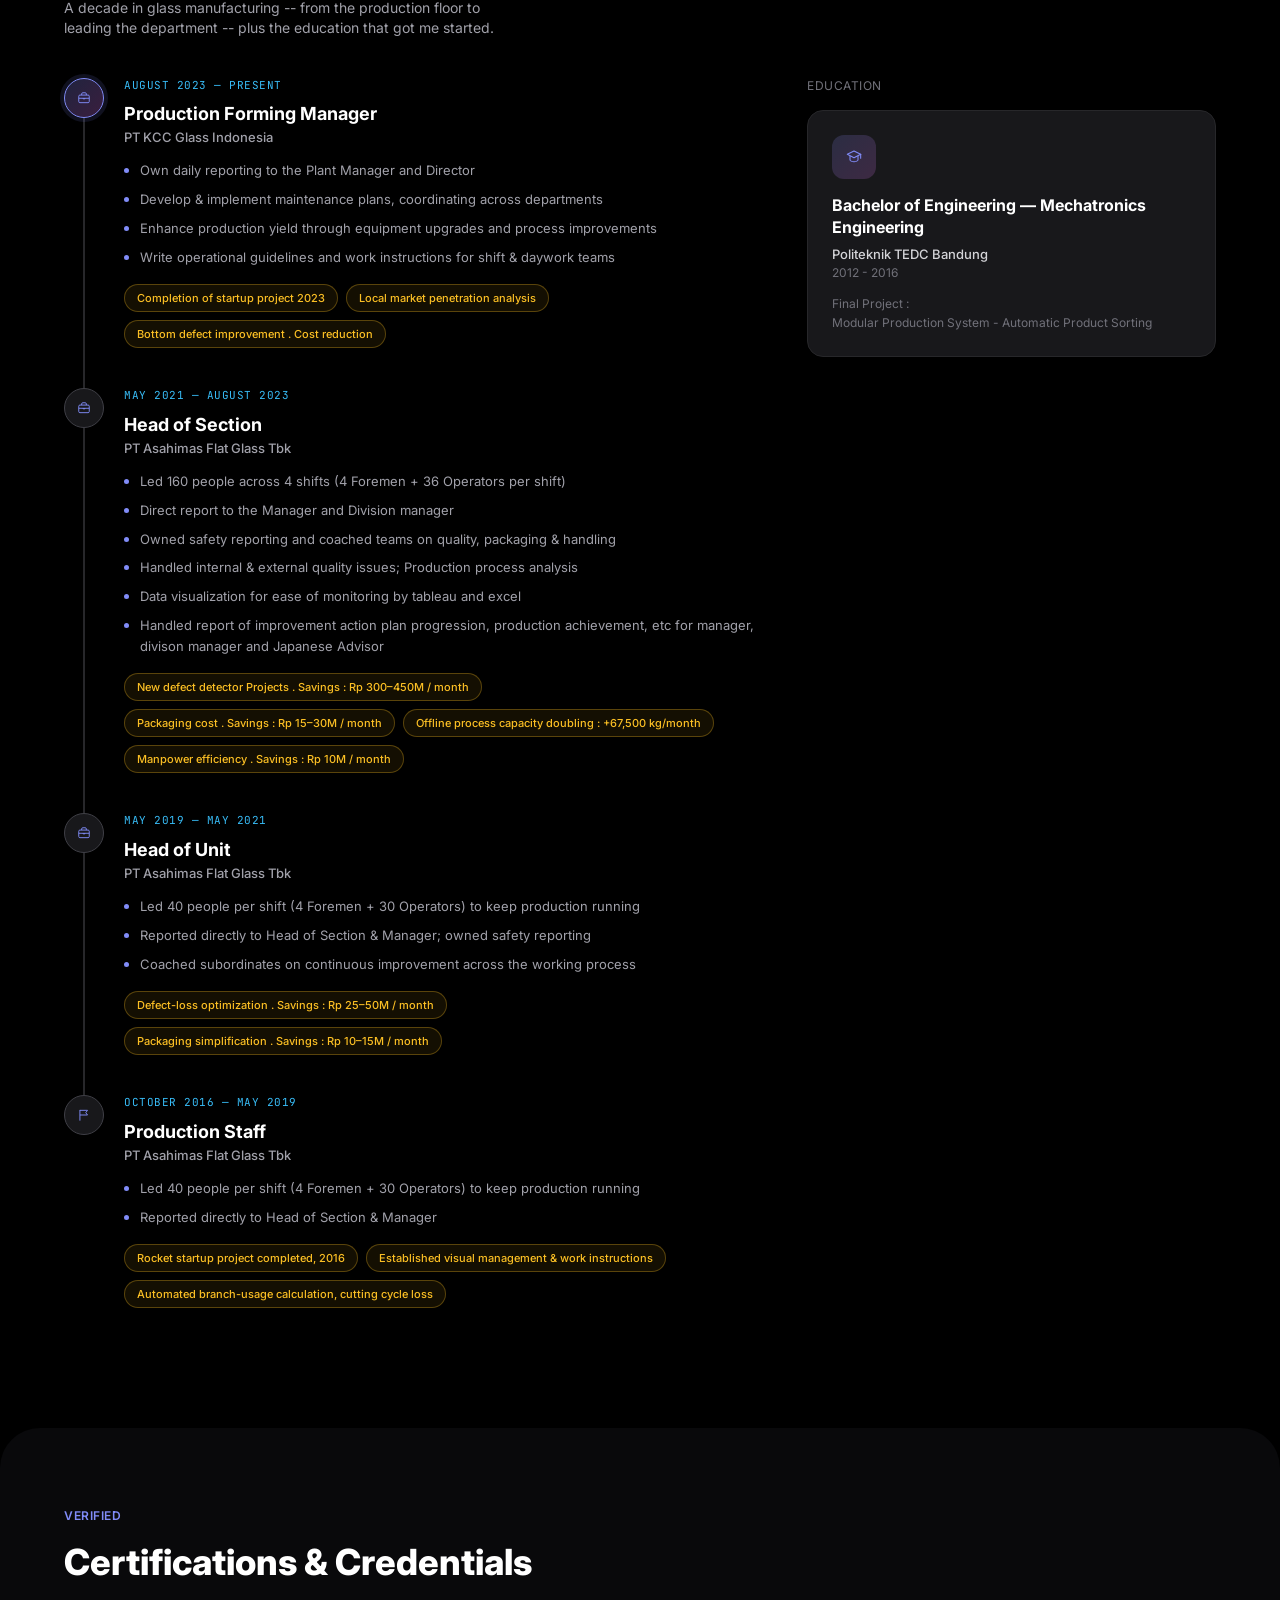
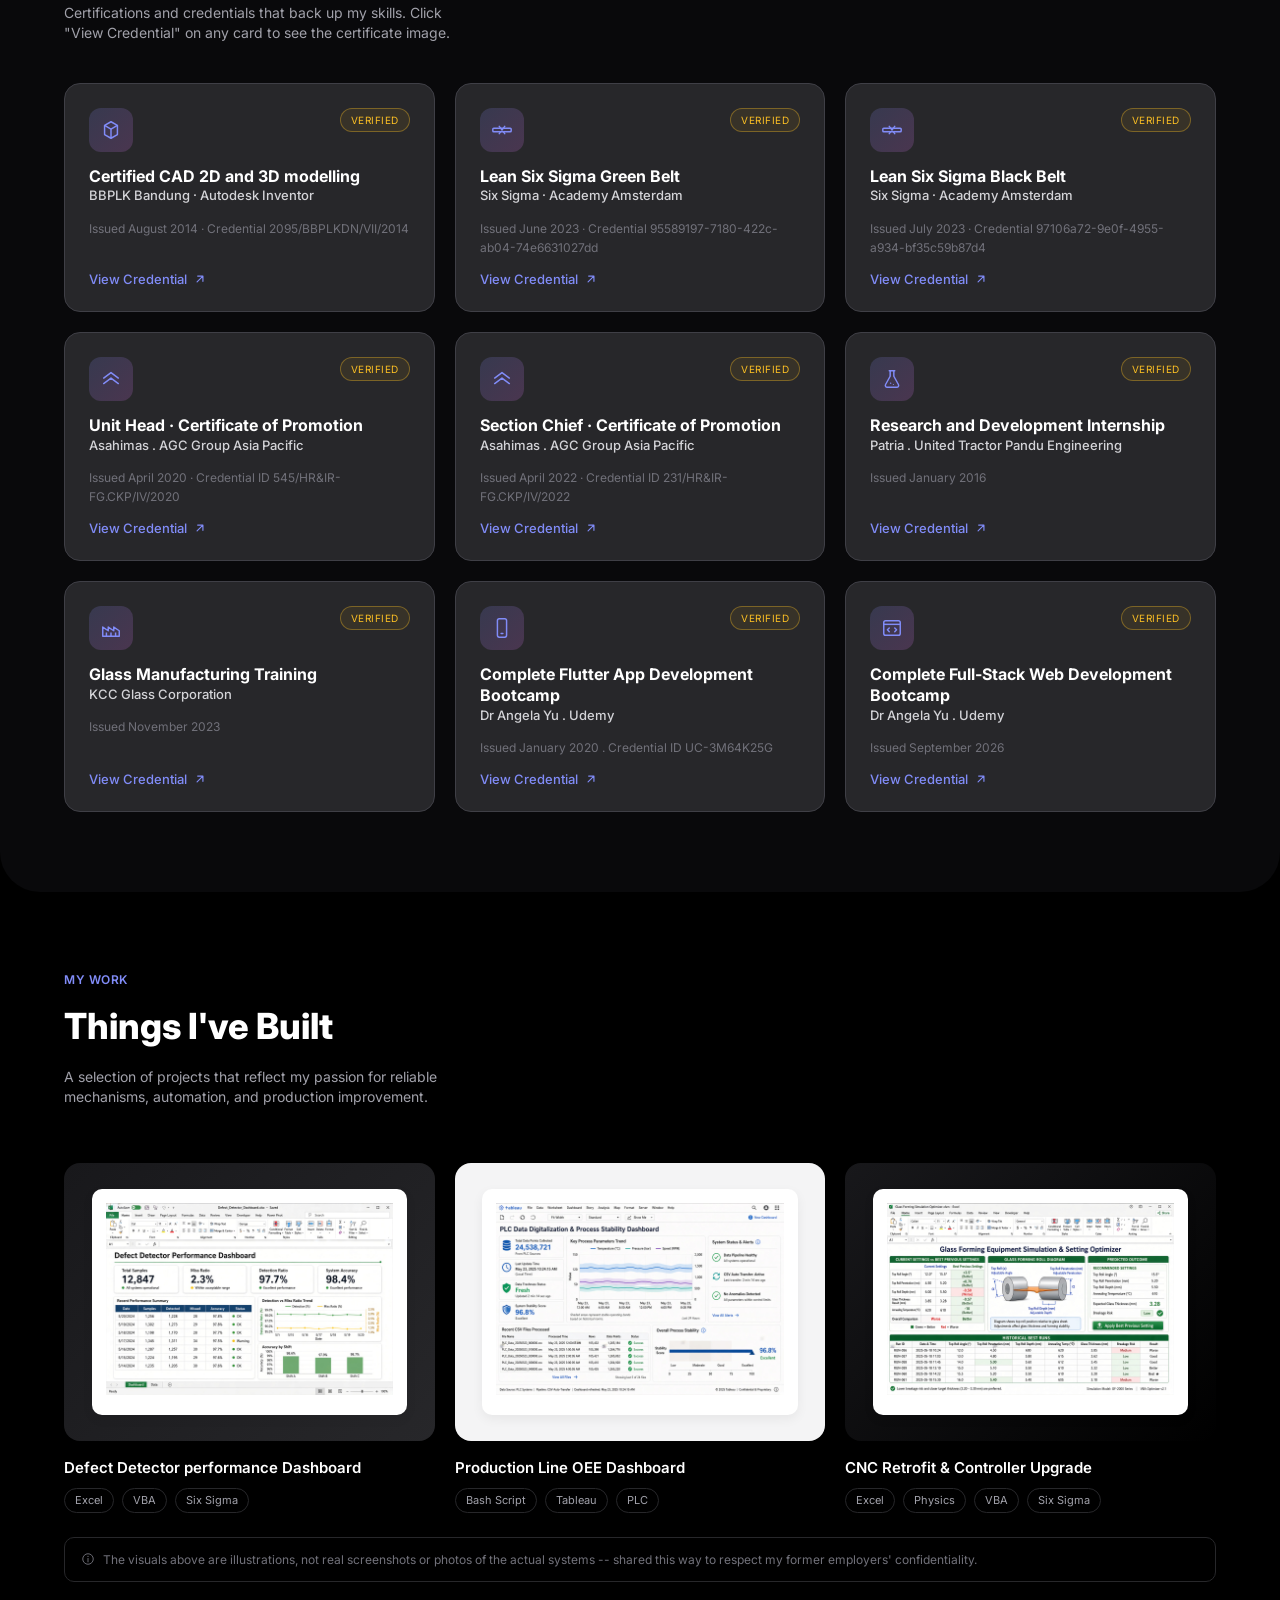
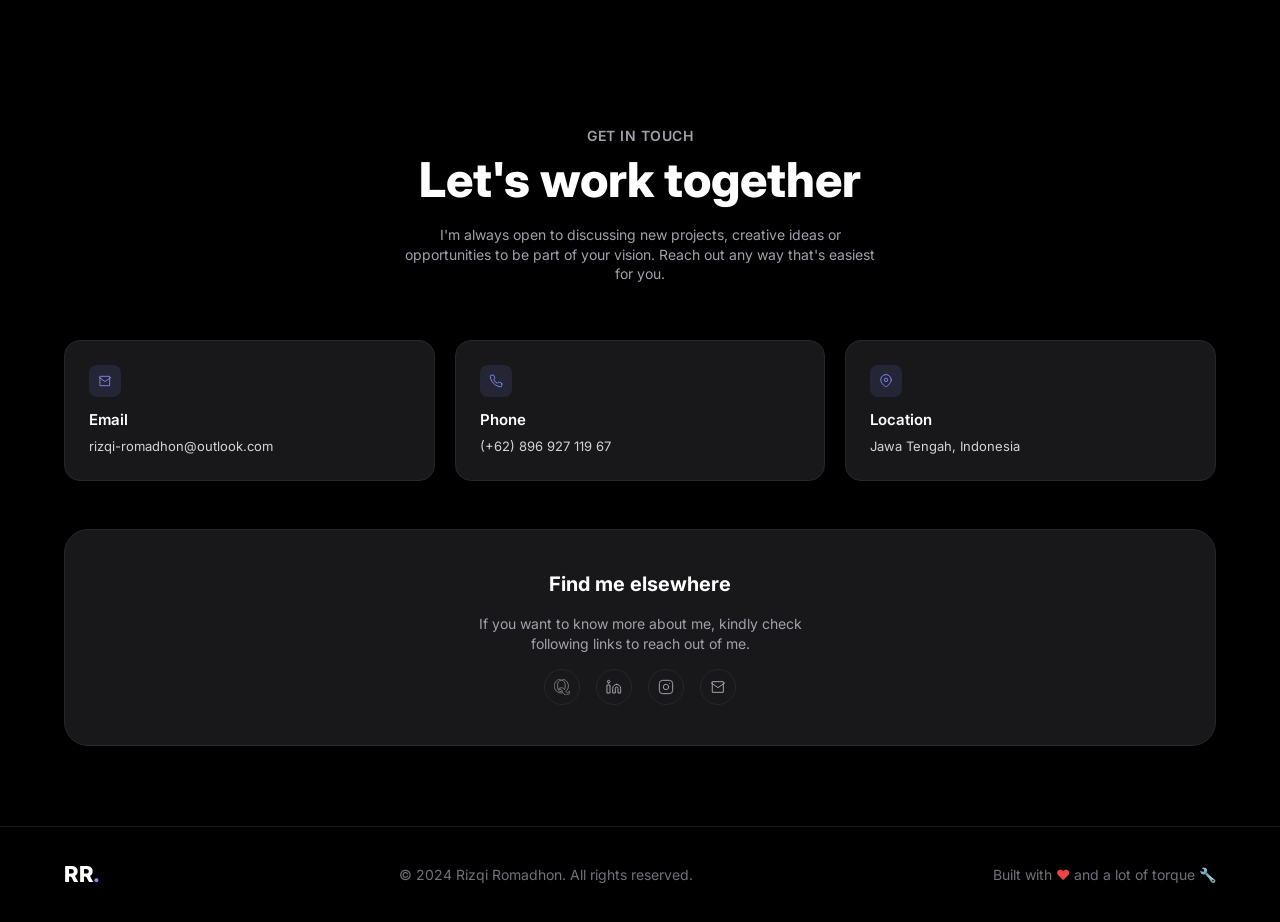
==== commit d8b6f1e6: "change career explanation" ====
--- a/index.html
+++ b/index.html
@@ -333,7 +333,7 @@
           <h3 class="timeline-role">Production Forming Manager</h3>
           <p class="timeline-company">PT KCC Glass Indonesia</p>
           <ul class="timeline-scope">
-            <li>Own daily reporting to the General Manager and department budget/procurement</li>
+            <li>Own daily reporting to the Plant Manager and Director</li>
             <li>Develop &amp; implement maintenance plans, coordinating across departments</li>
             <li>Enhance production yield through equipment upgrades and process improvements</li>
             <li>Write operational guidelines and work instructions for shift &amp; daywork teams</li>
@@ -799,7 +799,7 @@
       <img src="" alt="" class="cert-modal-image" id="certModalImage" />
       <div class="cert-modal-placeholder" id="certModalPlaceholder">
         <svg class="icon-lg"><use href="#icon-certificate"></use></svg>
-        <p>Certificate image not added yet<br><span id="certModalHint"></span></p>
+        <p>Loading ...<br><span>Hold on, image is still loading or it is not there yet</span></p>
       </div>
     </div>
     <p class="cert-modal-title" id="certModalTitle"></p>
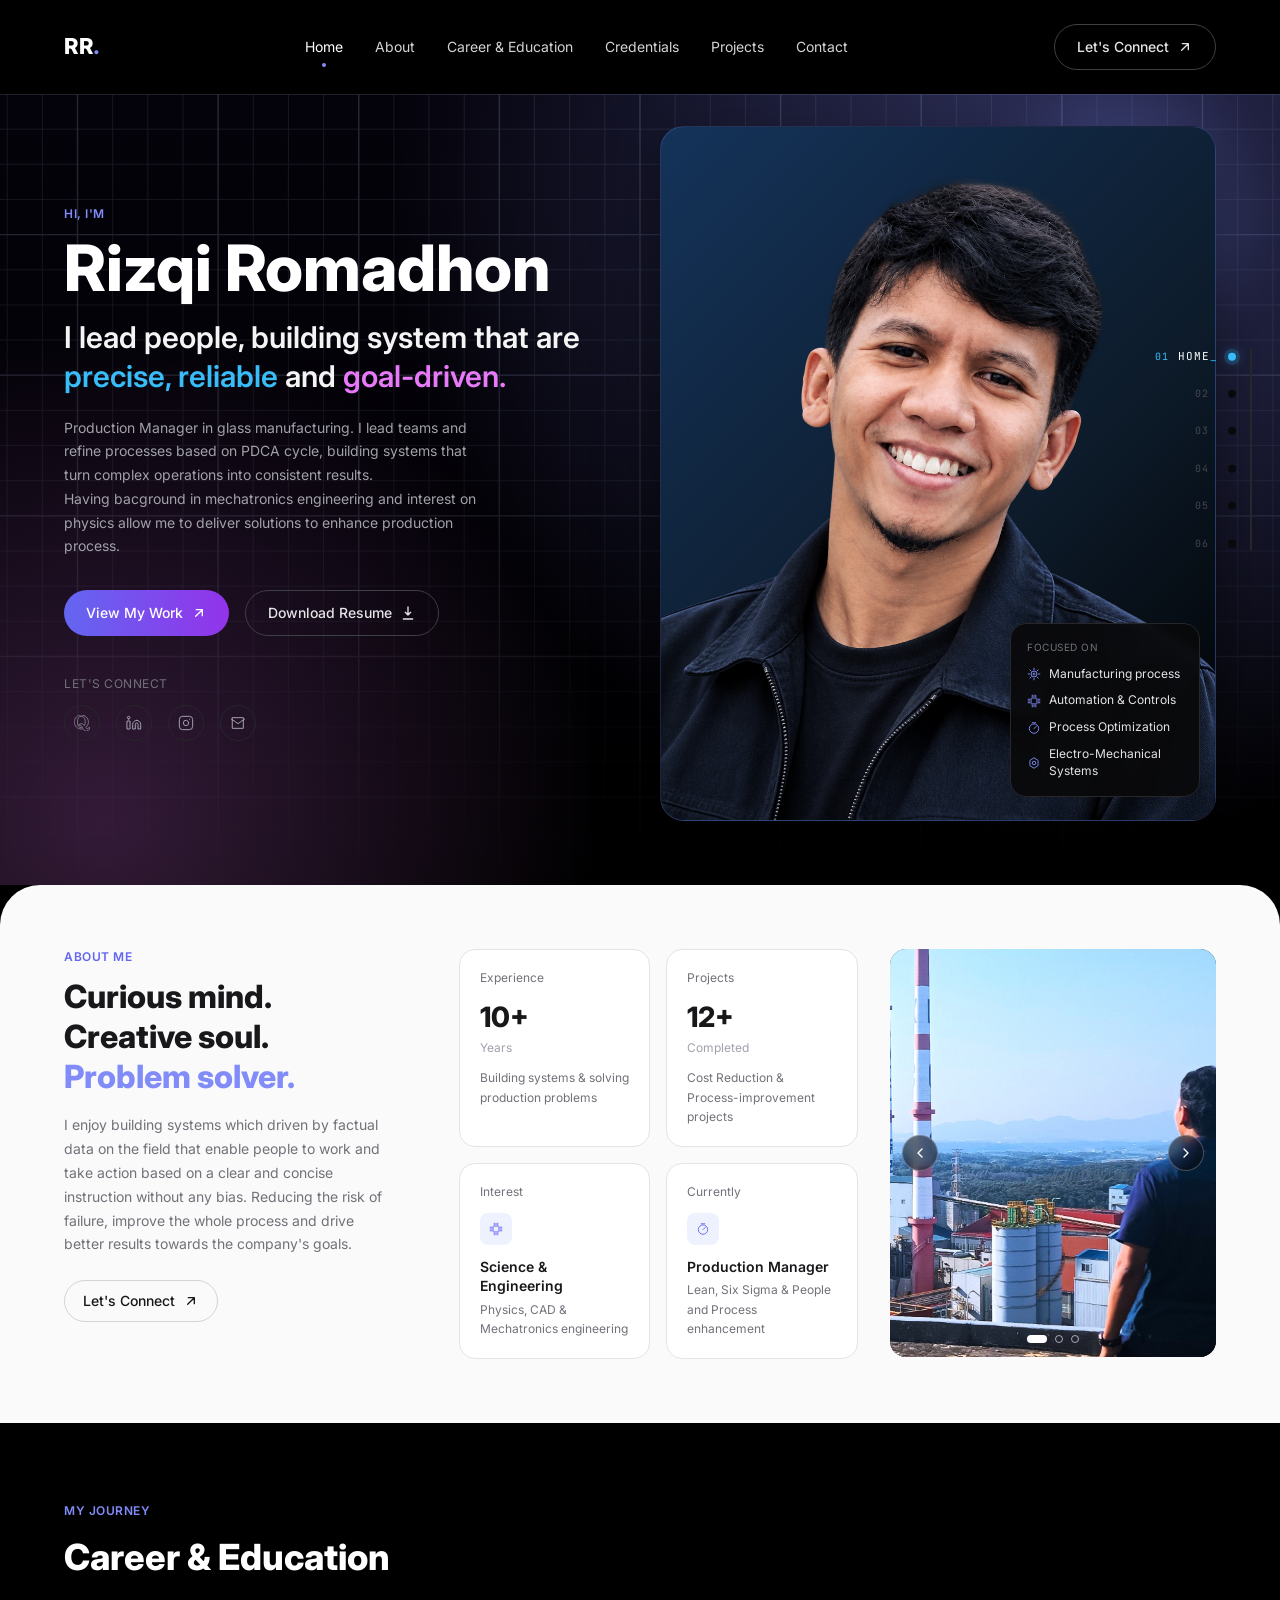
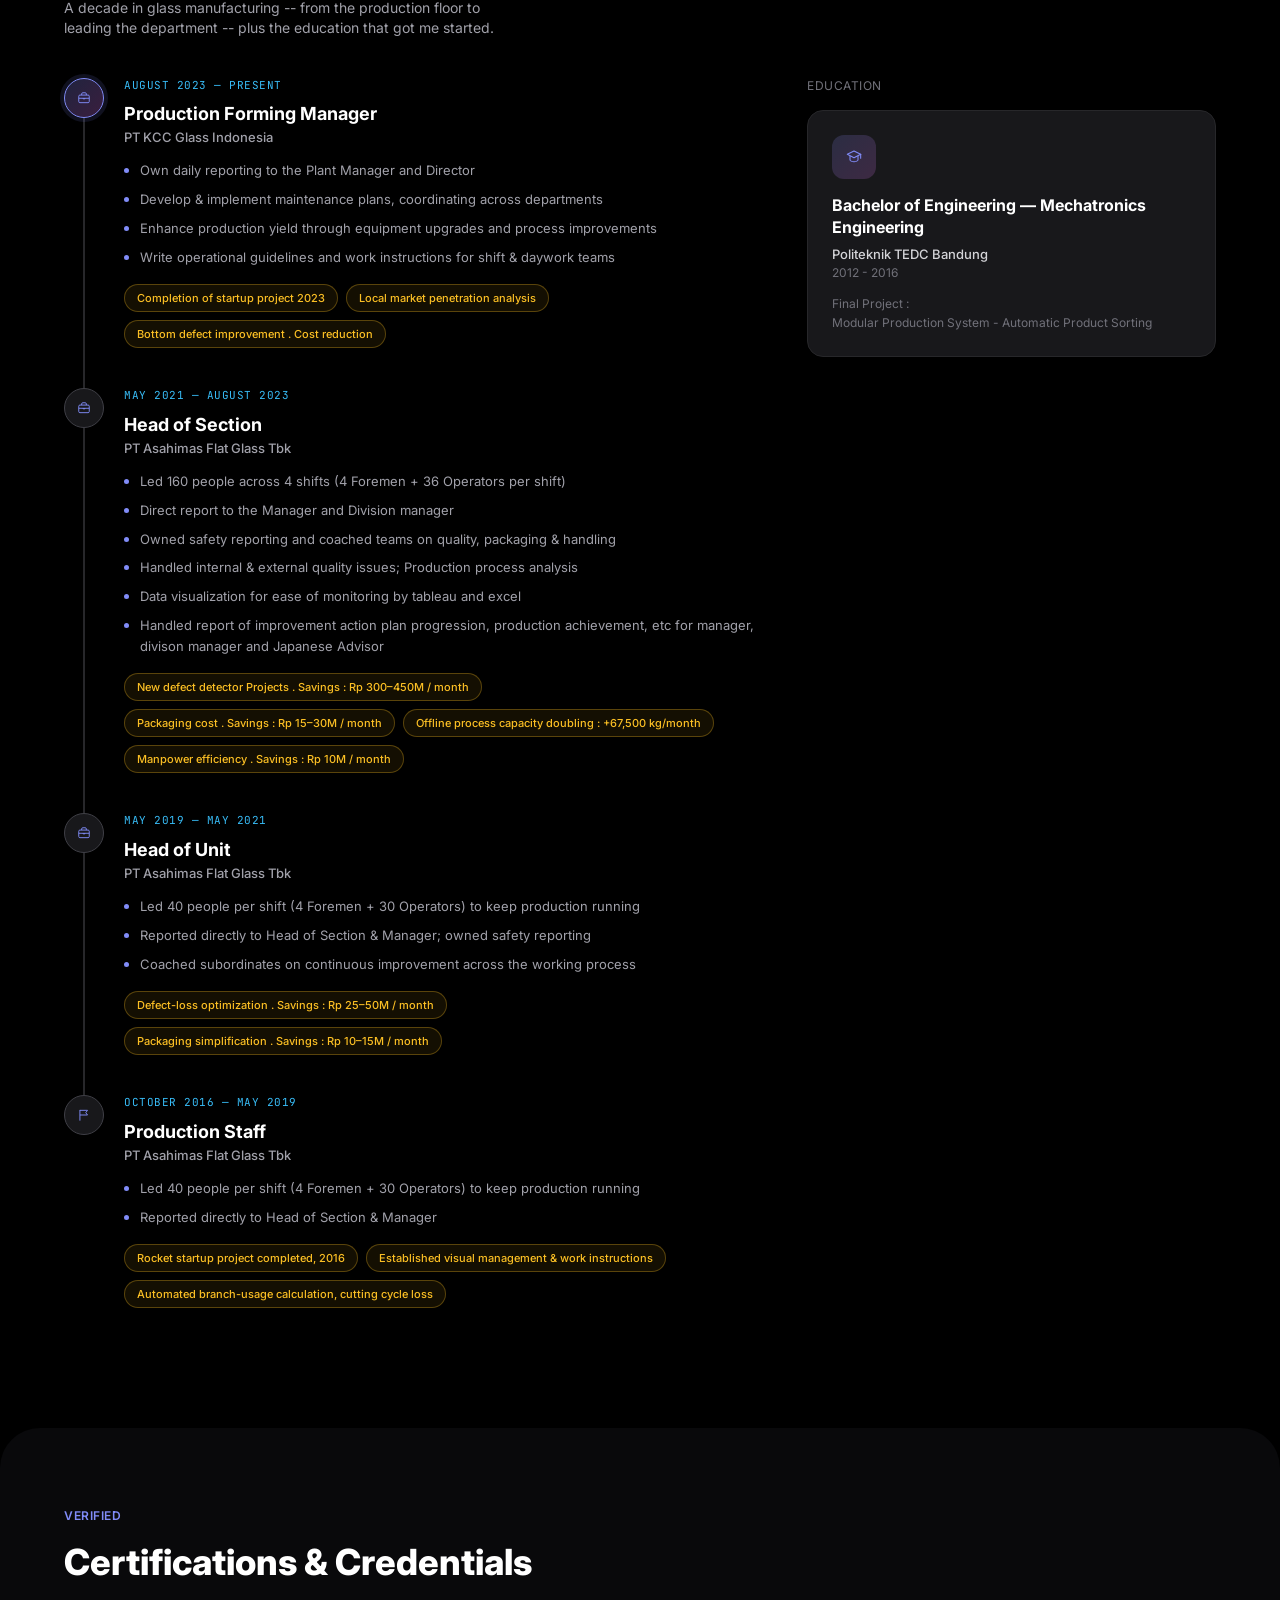
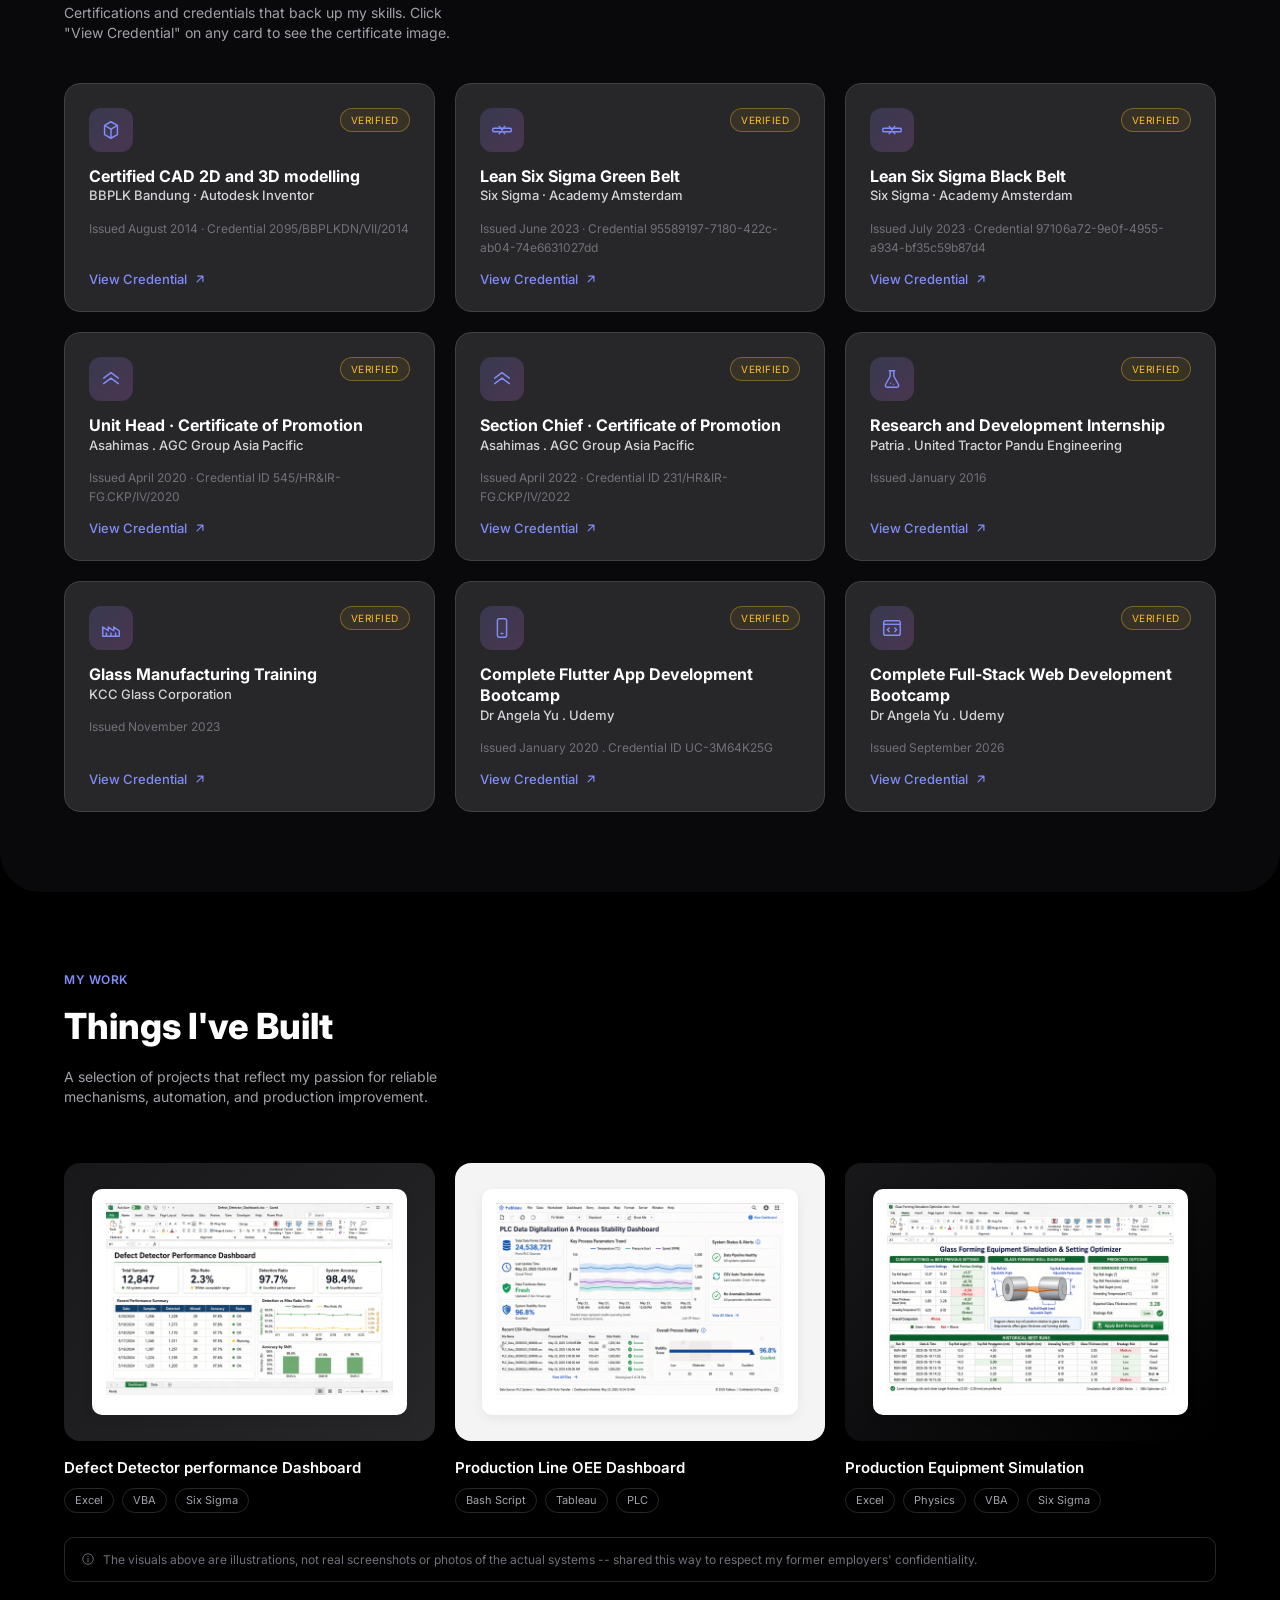
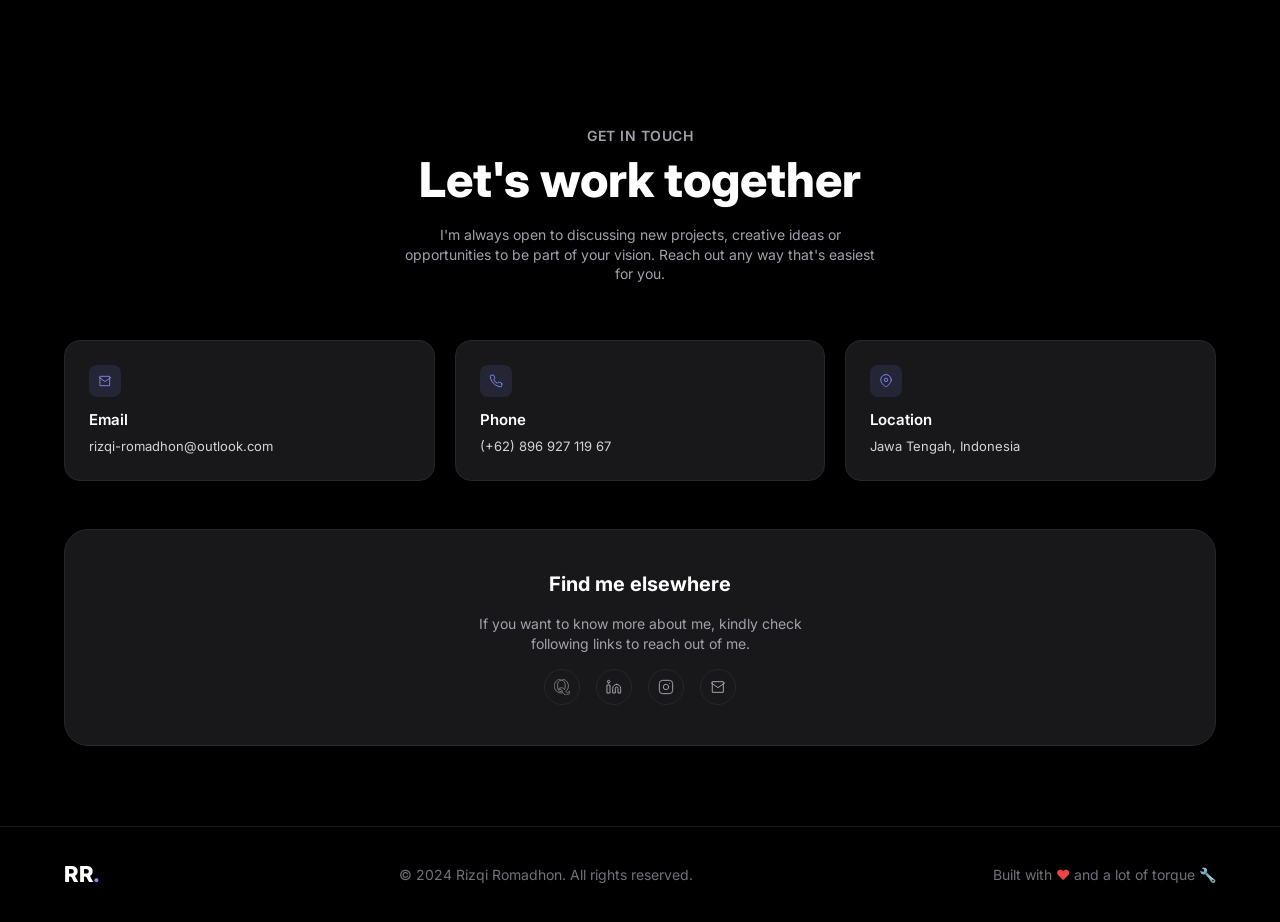
==== commit 861717c1: "rubah judul project production equipment simulation" ====
--- a/index.html
+++ b/index.html
@@ -691,7 +691,7 @@
           <img src="projects/production_simulation.jpg" width="100%" height="100%"></img>
         </div>
       </div>
-      <h3 class="project-name">CNC Retrofit &amp; Controller Upgrade</h3>
+      <h3 class="project-name">Production Equipment Simulation</h3>
       <div class="tag-row">
         <span class="tag">Excel</span>
         <span class="tag">Physics</span>
